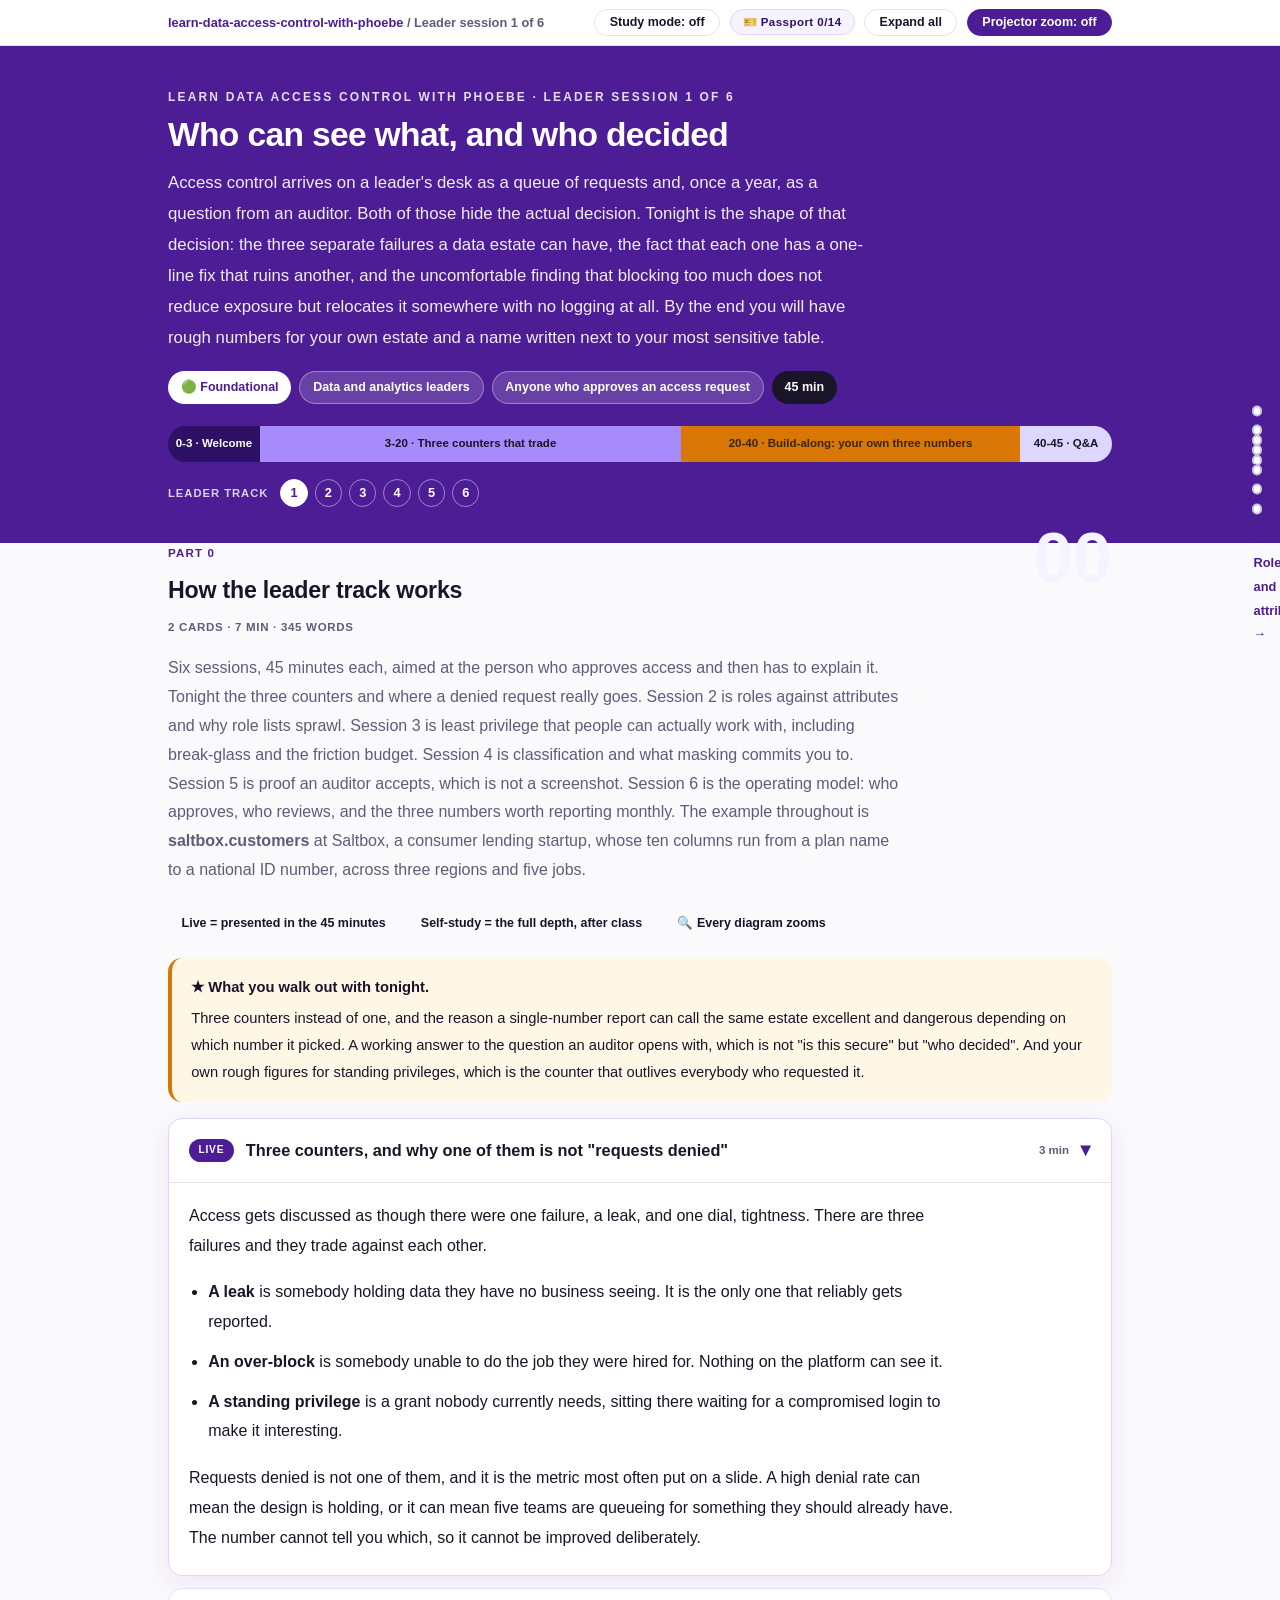
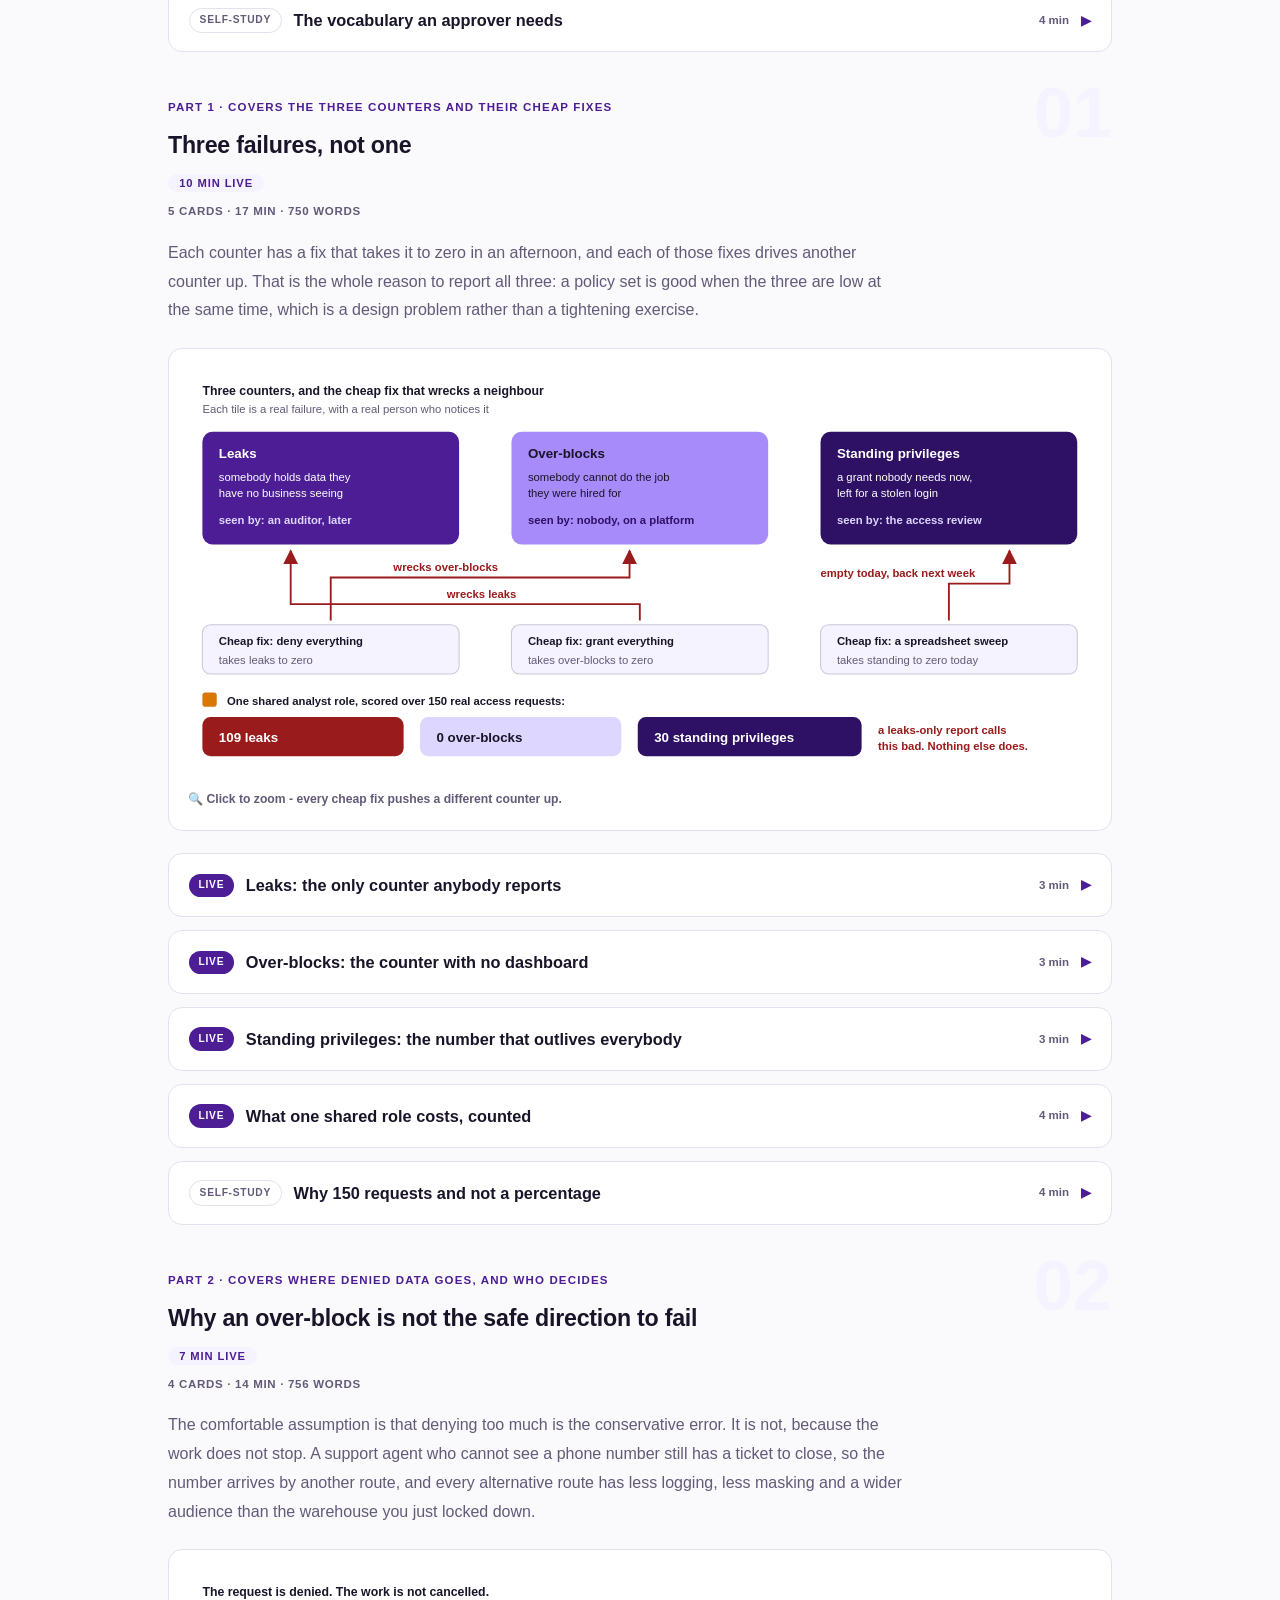
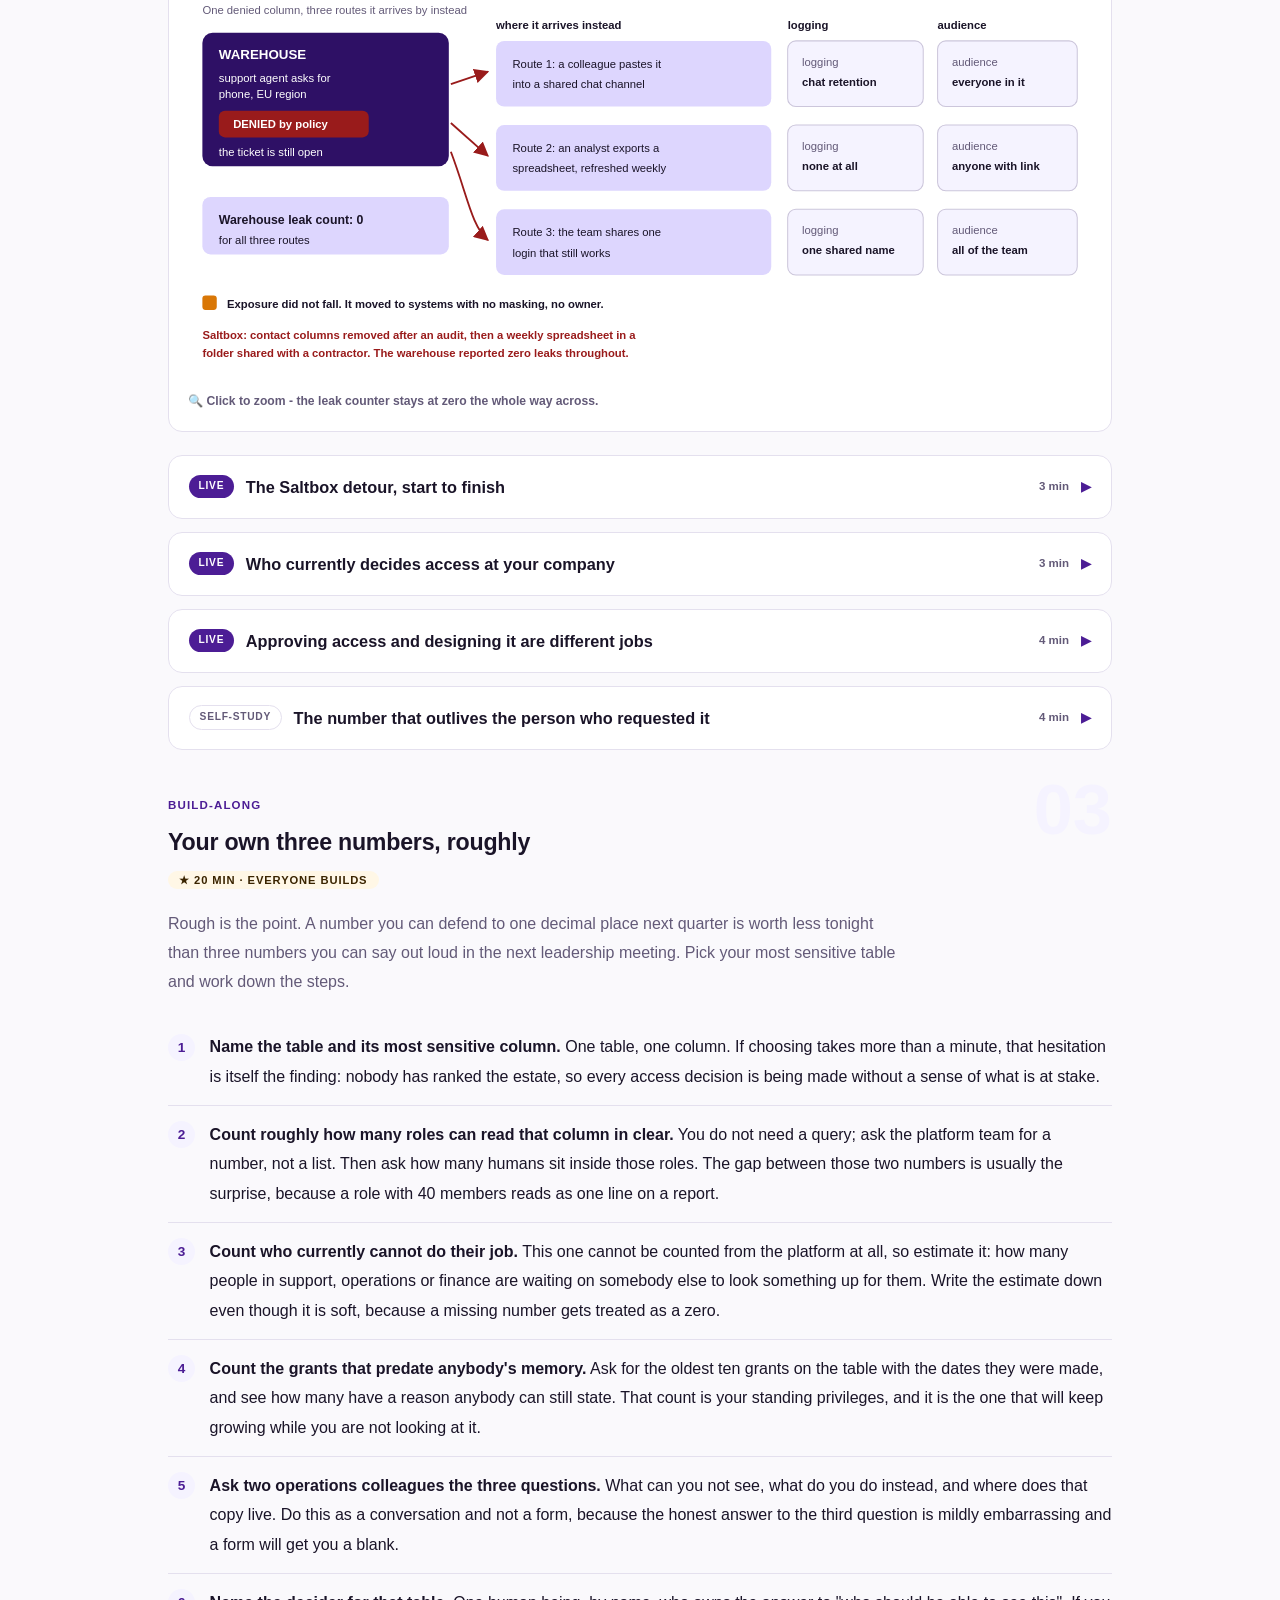
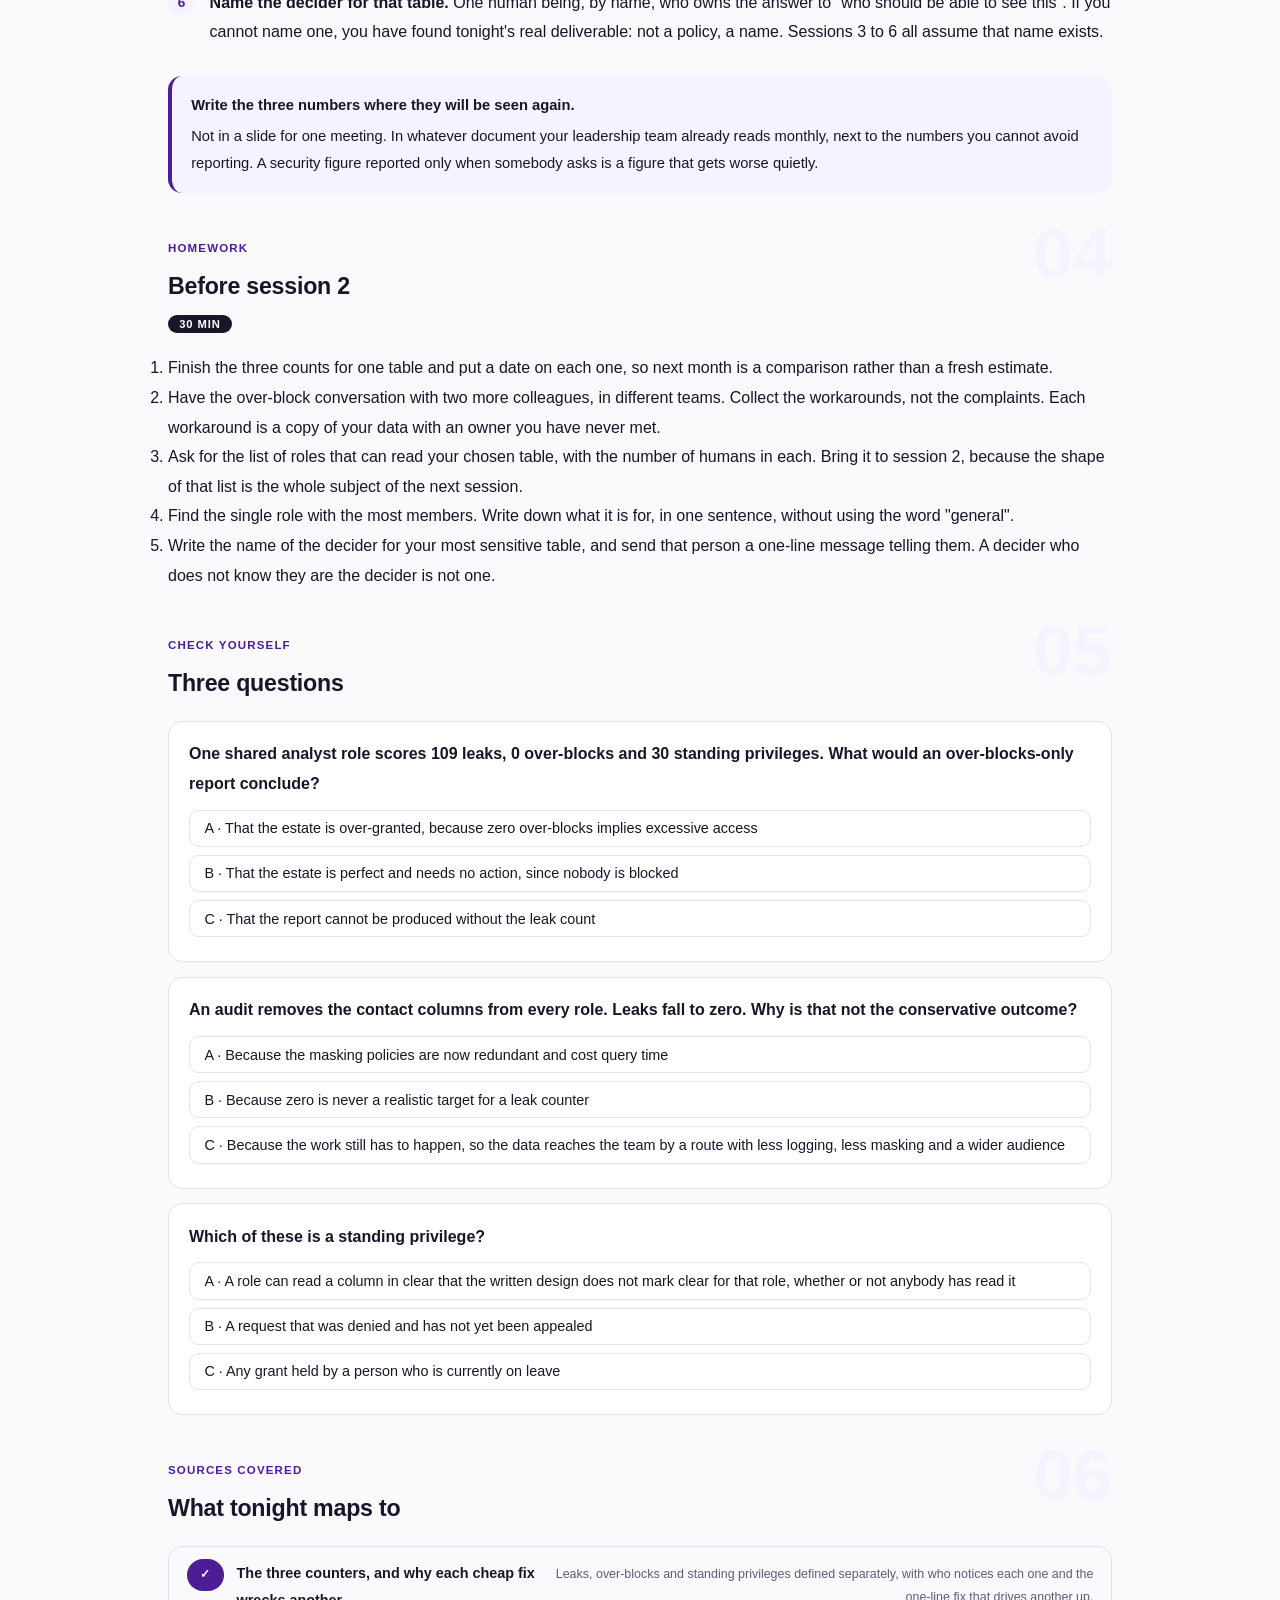
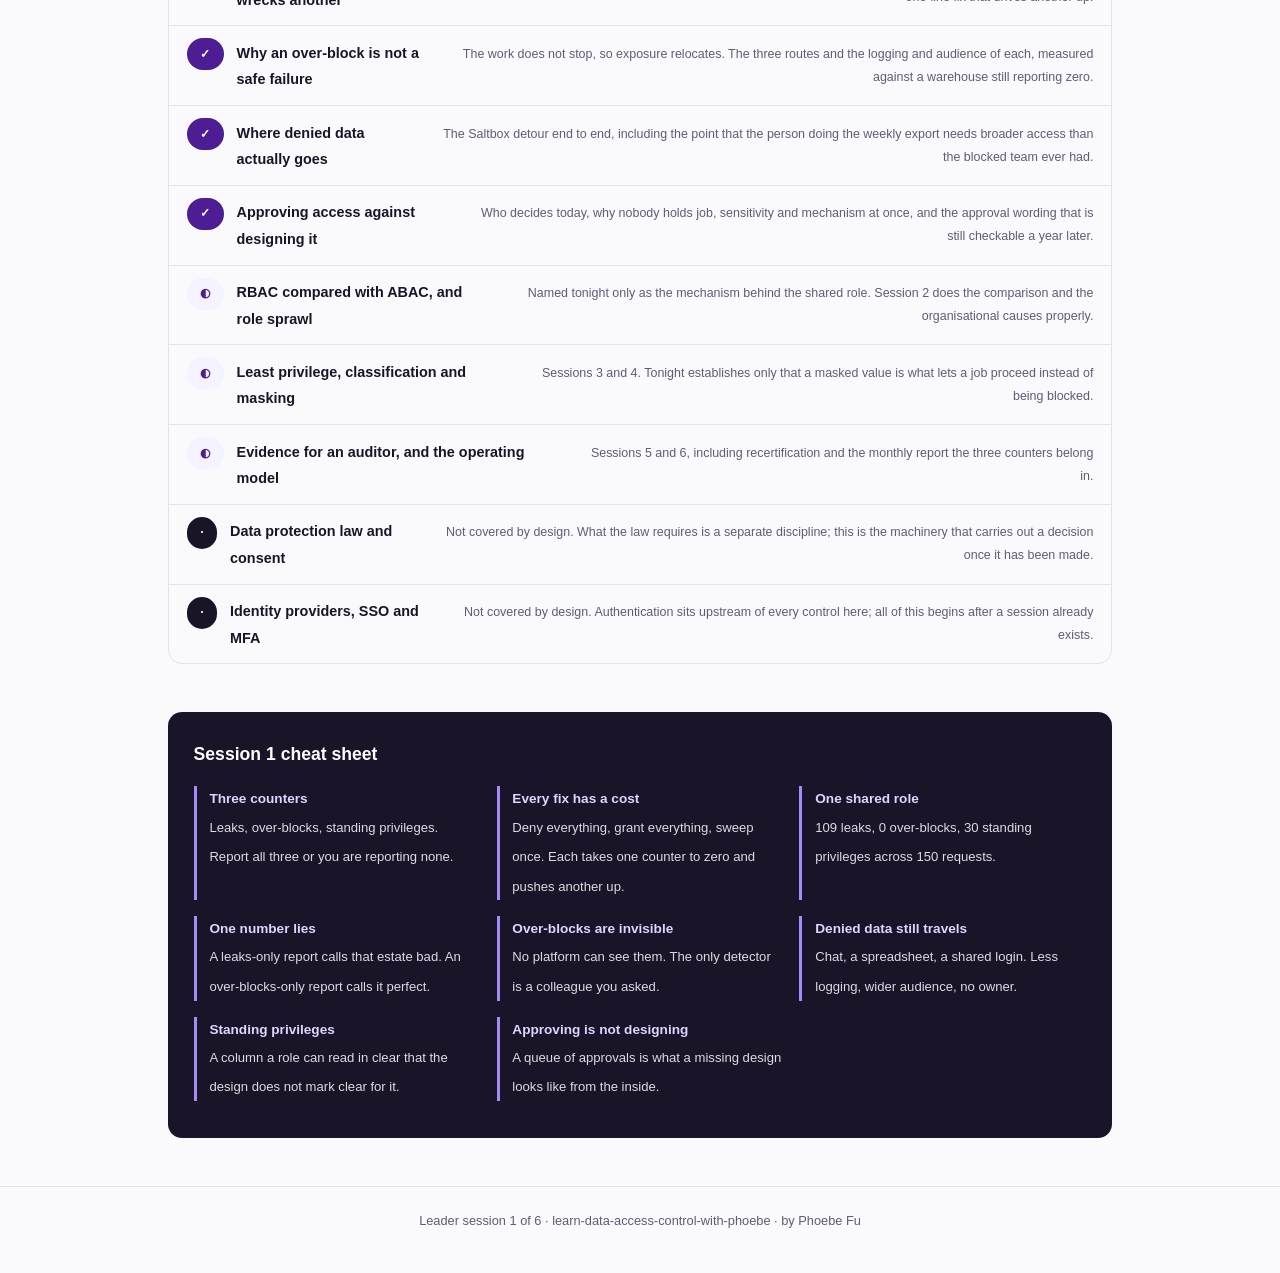
==== courses/a1-who-can-see-what.html @ d619a3b3 "Data Access Control & Security: 14-session two-track course with a real policy bench Six leader sess" ====
<!DOCTYPE html>
<html lang="en">
<head>
<meta charset="UTF-8">
<meta name="viewport" content="width=device-width, initial-scale=1.0">
<!-- social:start -->
<meta name="description" content="Leader session 1 of 6. Three counters that trade against each other, why an over-block is not the safe direction to fail, and where denied data actually goes when the work still has to happen.">
<meta property="og:type" content="article">
<meta property="og:site_name" content="Learn with Phoebe">
<meta property="og:title" content="Who can see what, and who decided - learn data access control with phoebe">
<meta property="og:description" content="Leader session 1 of 6. Leaks, over-blocks and standing privileges, and the cheap fix for each one that wrecks another.">
<meta property="og:url" content="https://phoebefu6.github.io/learn-data-access-control-with-phoebe/courses/a1-who-can-see-what.html">
<meta property="og:image" content="https://phoebefu6.github.io/learn-data-access-control-with-phoebe/assets/og-cover.png">
<meta property="og:image:width" content="1200">
<meta property="og:image:height" content="630">
<meta name="twitter:card" content="summary_large_image">
<meta name="twitter:title" content="Who can see what, and who decided - learn data access control with phoebe">
<meta name="twitter:description" content="Three counters, three cheap fixes, and the routes a denied request takes instead.">
<meta name="twitter:image" content="https://phoebefu6.github.io/learn-data-access-control-with-phoebe/assets/og-cover.png">
<!-- social:end -->
<title>Leader session 1 · Who can see what, and who decided - learn data access control with phoebe</title>
<link rel="stylesheet" href="../assets/style.css?v=1">
</head>
<body>

<div class="toolbar">
  <div class="wrap">
    <span class="crumb"><a href="../index.html">learn-data-access-control-with-phoebe</a> / Leader session 1 of 6</span>
    <button class="btn" id="toggle-all" type="button">Expand all</button>
    <button class="btn primary" id="zoom-toggle" type="button">Projector zoom: off</button>
  </div>
</div>

<header class="masthead">
  <div class="wrap">
    <div class="eyebrow">Learn Data Access Control with Phoebe · Leader session 1 of 6</div>
    <h1>Who can see what, and <span class="accent">who decided</span></h1>
    <p class="sub">Access control arrives on a leader's desk as a queue of requests and, once a year, as a question from an auditor. Both of those hide the actual decision. Tonight is the shape of that decision: the three separate failures a data estate can have, the fact that each one has a one-line fix that ruins another, and the uncomfortable finding that blocking too much does not reduce exposure but relocates it somewhere with no logging at all. By the end you will have rough numbers for your own estate and a name written next to your most sensitive table.</p>
    <div class="chip-row">
      <span class="chip level">🟢 Foundational</span>
      <span class="chip audience">Data and analytics leaders</span>
      <span class="chip audience">Anyone who approves an access request</span>
      <span class="chip time">45 min</span>
    </div>
    <div class="agenda">
      <span class="a1" style="flex:1">0-3 · Welcome</span>
      <span class="a2" style="flex:5">3-20 · Three counters that trade</span>
      <span class="a3" style="flex:4">20-40 · Build-along: your own three numbers</span>
      <span class="a4" style="flex:1">40-45 · Q&amp;A</span>
    </div>
  </div>
</header>

<main class="wrap">

  <!-- ============ INTRO ============ -->
  <section class="section" id="intro">
    <div class="section-kicker">
      <span class="klabel">Part 0</span>
      <h2>How the leader track works</h2>
    </div>
    <p class="lede">Six sessions, 45 minutes each, aimed at the person who approves access and then has to explain it. Tonight the three counters and where a denied request really goes. Session 2 is roles against attributes and why role lists sprawl. Session 3 is least privilege that people can actually work with, including break-glass and the friction budget. Session 4 is classification and what masking commits you to. Session 5 is proof an auditor accepts, which is not a screenshot. Session 6 is the operating model: who approves, who reviews, and the three numbers worth reporting monthly. The example throughout is <strong>saltbox.customers</strong> at Saltbox, a consumer lending startup, whose ten columns run from a plan name to a national ID number, across three regions and five jobs.</p>

    <div class="legend">
      <span class="pill">Live = presented in the 45 minutes</span>
      <span class="pill">Self-study = the full depth, after class</span>
      <span class="pill">🔍 Every diagram zooms</span>
    </div>

    <div class="callout win">
      <p><strong>★ What you walk out with tonight.</strong> Three counters instead of one, and the reason a single-number report can call the same estate excellent and dangerous depending on which number it picked. A working answer to the question an auditor opens with, which is not "is this secure" but "who decided". And your own rough figures for standing privileges, which is the counter that outlives everybody who requested it.</p>
    </div>

    <details class="card" open>
      <summary><span class="mode live">Live</span>Three counters, and why one of them is not "requests denied"<span class="mini">3 min</span><span class="caret">▶</span></summary>
      <div class="body">
        <p>Access gets discussed as though there were one failure, a leak, and one dial, tightness. There are three failures and they trade against each other.</p>
        <ul>
          <li><strong>A leak</strong> is somebody holding data they have no business seeing. It is the only one that reliably gets reported.</li>
          <li><strong>An over-block</strong> is somebody unable to do the job they were hired for. Nothing on the platform can see it.</li>
          <li><strong>A standing privilege</strong> is a grant nobody currently needs, sitting there waiting for a compromised login to make it interesting.</li>
        </ul>
        <p>Requests denied is not one of them, and it is the metric most often put on a slide. A high denial rate can mean the design is holding, or it can mean five teams are queueing for something they should already have. The number cannot tell you which, so it cannot be improved deliberately.</p>
      </div>
    </details>

    <details class="card">
      <summary><span class="mode self">Self-study</span>The vocabulary an approver needs<span class="mini">4 min</span><span class="caret">▶</span></summary>
      <div class="body">
        <ul>
          <li><strong>Role</strong> - the thing permissions are attached to. People hold roles; roles hold permissions. Permissions attached straight to a person are the exception that has to be justified.</li>
          <li><strong>Least privilege</strong> - each role holds what its job needs and nothing more. Easy to say, and the reason it is hard is that "its job" was never written down. Session 3.</li>
          <li><strong>Masking</strong> - a column returns a transformed value rather than the real one, so the row is still usable and the value is not readable. It is what lets a job proceed honestly instead of being blocked. Session 4.</li>
          <li><strong>Row filter</strong> - a rule that limits which rows a role sees at all, usually by region or ownership. Columns and rows are separate dimensions, and a design covering only columns will pass review and still leak.</li>
          <li><strong>Access review</strong> - the recurring exercise that finds standing privileges and takes them back. It is the only routine that reduces that counter, and it decays the moment it becomes a spreadsheet.</li>
          <li><strong>Exception role</strong> - a named role allowed to see a masked column in clear, with a written reason. A class of data with no exception role is a much stronger statement than a class with a vague one.</li>
        </ul>
      </div>
    </details>
  </section>

  <!-- ============ PART 1 ============ -->
  <section class="section" id="part-1">
    <div class="section-kicker">
      <span class="klabel">Part 1 · covers the three counters and their cheap fixes</span>
      <h2>Three failures, not one</h2>
      <span class="tag concept">10 min live</span>
    </div>
    <p class="lede">Each counter has a fix that takes it to zero in an afternoon, and each of those fixes drives another counter up. That is the whole reason to report all three: a policy set is good when the three are low at the same time, which is a design problem rather than a tightening exercise.</p>

    <figure class="zoomable">
      <svg viewBox="0 0 880 400" xmlns="http://www.w3.org/2000/svg" role="img" aria-label="Three tiles for leaks, over-blocks and standing privileges, each with what it is and who notices it. Below each tile is its cheap fix, with an arrow showing which other counter that fix wrecks. At the bottom, one shared analyst role scores 109 leaks, zero over-blocks and 30 standing privileges.">
        <style>
          .a1aT { font: 800 13px Inter, sans-serif; fill: #fff; }
          .a1aTw { font: 400 11px Inter, sans-serif; fill: #fff; }
          .a1aTn { font: 700 11px Inter, sans-serif; fill: #DDD6FE; }
          .a1aI { font: 800 13px Inter, sans-serif; fill: #1A1428; }
          .a1aIb { font: 400 11px Inter, sans-serif; fill: #1A1428; }
          .a1aIn { font: 700 11px Inter, sans-serif; fill: #2E1065; }
          .a1aH { font: 800 12px Inter, sans-serif; fill: #1A1428; }
          .a1aM { font: 400 11px Inter, sans-serif; fill: #635A78; }
          .a1aN { font: 700 11px Inter, sans-serif; fill: #1A1428; }
          .a1aR { font: 700 11px Inter, sans-serif; fill: #991B1B; }
        </style>
        <defs>
          <marker id="a1aAr" viewBox="0 0 10 10" refX="9" refY="5" markerWidth="8" markerHeight="8" orient="auto">
            <path d="M0,0 L10,5 L0,10 z" fill="#991B1B"></path>
          </marker>
        </defs>

        <text class="a1aH" x="14" y="26">Three counters, and the cheap fix that wrecks a neighbour</text>
        <text class="a1aM" x="14" y="44">Each tile is a real failure, with a real person who notices it</text>

        <rect x="14" y="62" width="250" height="110" rx="10" fill="#4C1D95"></rect>
        <text class="a1aT" x="30" y="88">Leaks</text>
        <text class="a1aTw" x="30" y="110">somebody holds data they</text>
        <text class="a1aTw" x="30" y="126">have no business seeing</text>
        <text class="a1aTn" x="30" y="152">seen by: an auditor, later</text>

        <rect x="315" y="62" width="250" height="110" rx="10" fill="#A78BFA"></rect>
        <text class="a1aI" x="331" y="88">Over-blocks</text>
        <text class="a1aIb" x="331" y="110">somebody cannot do the job</text>
        <text class="a1aIb" x="331" y="126">they were hired for</text>
        <text class="a1aIn" x="331" y="152">seen by: nobody, on a platform</text>

        <rect x="616" y="62" width="250" height="110" rx="10" fill="#2E1065"></rect>
        <text class="a1aT" x="632" y="88">Standing privileges</text>
        <text class="a1aTw" x="632" y="110">a grant nobody needs now,</text>
        <text class="a1aTw" x="632" y="126">left for a stolen login</text>
        <text class="a1aTn" x="632" y="152">seen by: the access review</text>

        <path d="M 139 246 L 139 204 L 430 204 L 430 178" fill="none" stroke="#991B1B" stroke-width="1.8" marker-end="url(#a1aAr)"></path>
        <text class="a1aR" x="200" y="198">wrecks over-blocks</text>

        <path d="M 440 246 L 440 230 L 100 230 L 100 178" fill="none" stroke="#991B1B" stroke-width="1.8" marker-end="url(#a1aAr)"></path>
        <text class="a1aR" x="252" y="224">wrecks leaks</text>

        <path d="M 741 246 L 741 210 L 800 210 L 800 178" fill="none" stroke="#991B1B" stroke-width="1.8" marker-end="url(#a1aAr)"></path>
        <text class="a1aR" x="616" y="204">empty today, back next week</text>

        <rect x="14" y="250" width="250" height="48" rx="8" fill="#F5F3FF" stroke="#CCC6DB"></rect>
        <text class="a1aN" x="30" y="270">Cheap fix: deny everything</text>
        <text class="a1aM" x="30" y="288">takes leaks to zero</text>

        <rect x="315" y="250" width="250" height="48" rx="8" fill="#F5F3FF" stroke="#CCC6DB"></rect>
        <text class="a1aN" x="331" y="270">Cheap fix: grant everything</text>
        <text class="a1aM" x="331" y="288">takes over-blocks to zero</text>

        <rect x="616" y="250" width="250" height="48" rx="8" fill="#F5F3FF" stroke="#CCC6DB"></rect>
        <text class="a1aN" x="632" y="270">Cheap fix: a spreadsheet sweep</text>
        <text class="a1aM" x="632" y="288">takes standing to zero today</text>

        <rect x="14" y="316" width="14" height="14" rx="3" fill="#D97706"></rect>
        <text class="a1aN" x="38" y="328">One shared analyst role, scored over 150 real access requests:</text>

        <rect x="14" y="340" width="196" height="38" rx="8" fill="#991B1B"></rect>
        <text class="a1aT" x="30" y="364">109 leaks</text>
        <rect x="226" y="340" width="196" height="38" rx="8" fill="#DDD6FE"></rect>
        <text class="a1aI" x="242" y="364">0 over-blocks</text>
        <rect x="438" y="340" width="218" height="38" rx="8" fill="#2E1065"></rect>
        <text class="a1aT" x="454" y="364">30 standing privileges</text>
        <text class="a1aR" x="672" y="356">a leaks-only report calls</text>
        <text class="a1aR" x="672" y="372">this bad. Nothing else does.</text>
      </svg>
      <figcaption>🔍 Click to zoom - every cheap fix pushes a different counter up.</figcaption>
    </figure>

    <details class="card">
      <summary><span class="mode live">Live</span>Leaks: the only counter anybody reports<span class="mini">3 min</span><span class="caret">▶</span></summary>
      <div class="body">
        <p><strong>What it is.</strong> A role can read a value that its job has no use for. Not a breach, not an incident, just capability sitting there. At Saltbox the clearest one is a contractor in APAC able to read EU customers' revenue, which nobody ever intended and nobody ever revoked.</p>
        <p><strong>Who notices.</strong> An auditor, a customer complaint, or a journalist. All three arrive after the fact, which is why the count feels abstract until the day it does not.</p>
        <p><strong>The cheap fix and what it wrecks.</strong> Deny everything and leaks are zero by tomorrow. Over-blocks then become the largest number in your estate and, because nothing measures them, you will not see them. You will see the consequences instead: a shared spreadsheet, a shared login, a data request queue nobody can clear.</p>
      </div>
    </details>

    <details class="card">
      <summary><span class="mode live">Live</span>Over-blocks: the counter with no dashboard<span class="mini">3 min</span><span class="caret">▶</span></summary>
      <div class="body">
        <p><strong>What it is.</strong> A person whose job requires a value and who cannot get it. Saltbox's support agents need name, email, phone and the support notes column for the two regions they cover. Take those away and there are exactly eight of these, one per column per region.</p>
        <p><strong>Who notices.</strong> The person, their manager, and the customer waiting on the ticket. Nobody in the platform team, and nobody in the access review, because a review reads grants and grants only record what was given.</p>
        <p><strong>The cheap fix and what it wrecks.</strong> Grant everything and over-blocks are zero by lunchtime. Leaks go straight back to where they started, along with every standing privilege you had cleared, and the policies you wrote stay defined and deployed while ceasing to constrain anybody.</p>
        <div class="callout tip">
          <p><strong>The only detector for an over-block is a colleague.</strong> Ask three questions of support and operations: what can you not see, what do you do instead, and where does that copy live. The third answer is the one worth writing down.</p>
        </div>
      </div>
    </details>

    <details class="card">
      <summary><span class="mode live">Live</span>Standing privileges: the number that outlives everybody<span class="mini">3 min</span><span class="caret">▶</span></summary>
      <div class="body">
        <p><strong>What it is.</strong> A column a role can read in clear that the written design does not mark clear for that role. That is the definition an access review uses, and it deliberately does not care whether anybody has actually read the column. Capability is the exposure; use is just evidence.</p>
        <p><strong>Who notices.</strong> The access review, and then whoever compromises an account. A standing privilege is the difference between one stolen login being an inconvenience and being an incident.</p>
        <p><strong>The cheap fix and what it wrecks.</strong> A one-off spreadsheet sweep takes the number to zero on the day of the sweep. It does not wreck another counter so much as wreck itself: by the following month the exceptions are back, because the process that creates them was untouched. This is the counter that needs a routine rather than an effort.</p>
      </div>
    </details>

    <details class="card">
      <summary><span class="mode live">Live</span>What one shared role costs, counted<span class="mini">4 min</span><span class="caret">▶</span></summary>
      <div class="body">
        <p>Saltbox's opening state is the one almost every growing company has: a single shared analyst role that everybody in data holds, because it is the only role anybody trusts to work. Scored against the written design over 150 concrete access requests, that state produces <strong>109 leaks, 0 over-blocks and 30 standing privileges</strong>.</p>
        <table class="clean">
          <thead>
            <tr><th>The report you commissioned</th><th>What it says about this estate</th></tr>
          </thead>
          <tbody>
            <tr><td>Leaks only</td><td>109 findings. Unacceptable, tighten immediately</td></tr>
            <tr><td>Over-blocks only</td><td>0 findings. Everybody can do their job, no action needed</td></tr>
            <tr><td>Standing privileges only</td><td>30 findings. A revocation project, framed as housekeeping</td></tr>
            <tr><td>All three</td><td>An over-granted estate with nobody complaining, which is exactly why it stayed that way</td></tr>
          </tbody>
        </table>
        <p>The two single-number reports are both accurate and they recommend opposite actions. An over-blocks-only report on the most over-granted state in the ladder calls it perfect, and it is right: nobody is blocked. That is what a one-counter scoreboard buys you.</p>
      </div>
    </details>

    <details class="card">
      <summary><span class="mode self">Self-study</span>Why 150 requests and not a percentage<span class="mini">4 min</span><span class="caret">▶</span></summary>
      <div class="body">
        <p>The Saltbox figures come from evaluating every combination of five jobs, ten columns and three regions, which is 150 requests. Of those, <strong>41 legitimately need a value in clear, 3 need it masked, and 106 have no business being answered at all</strong>.</p>
        <ul>
          <li><strong>Counts beat percentages in a room.</strong> "109 leaks" starts an argument about which ones. "27 percent non-compliant" starts an argument about the denominator, and the denominator is where a scoreboard goes to die.</li>
          <li><strong>The ground truth has to be written first.</strong> Every counter here is a comparison against a design that says, per job, which columns are needed in clear and which regions the job covers. Without that table there is no leak, only a disagreement.</li>
          <li><strong>Every request counts the same, which is wrong on purpose.</strong> A leaked plan name scores exactly like a leaked national ID. Weighting by sensitivity is the first improvement to make, and it reorders the middle of the ladder without rescuing either of the two popular over-corrections.</li>
        </ul>
      </div>
    </details>
  </section>

  <!-- ============ PART 2 ============ -->
  <section class="section" id="part-2">
    <div class="section-kicker">
      <span class="klabel">Part 2 · covers where denied data goes, and who decides</span>
      <h2>Why an over-block is not the safe direction to fail</h2>
      <span class="tag concept">7 min live</span>
    </div>
    <p class="lede">The comfortable assumption is that denying too much is the conservative error. It is not, because the work does not stop. A support agent who cannot see a phone number still has a ticket to close, so the number arrives by another route, and every alternative route has less logging, less masking and a wider audience than the warehouse you just locked down.</p>

    <figure class="zoomable">
      <svg viewBox="0 0 880 400" xmlns="http://www.w3.org/2000/svg" role="img" aria-label="A denied request in the warehouse, then the same value arriving by three other routes: a chat message, an exported spreadsheet and a shared login. Each route is marked with its logging and its audience, while the warehouse continues to report zero leaks.">
        <style>
          .a1bT { font: 800 13px Inter, sans-serif; fill: #fff; }
          .a1bTw { font: 400 11px Inter, sans-serif; fill: #fff; }
          .a1bDw { font: 700 11px Inter, sans-serif; fill: #fff; }
          .a1bI { font: 800 12px Inter, sans-serif; fill: #1A1428; }
          .a1bIb { font: 400 11px Inter, sans-serif; fill: #1A1428; }
          .a1bH { font: 800 12px Inter, sans-serif; fill: #1A1428; }
          .a1bM { font: 400 11px Inter, sans-serif; fill: #635A78; }
          .a1bN { font: 700 11px Inter, sans-serif; fill: #1A1428; }
          .a1bR { font: 700 11px Inter, sans-serif; fill: #991B1B; }
        </style>
        <defs>
          <marker id="a1bAr" viewBox="0 0 10 10" refX="9" refY="5" markerWidth="8" markerHeight="8" orient="auto">
            <path d="M0,0 L10,5 L0,10 z" fill="#991B1B"></path>
          </marker>
        </defs>

        <text class="a1bH" x="14" y="26">The request is denied. The work is not cancelled.</text>
        <text class="a1bM" x="14" y="44">One denied column, three routes it arrives by instead</text>

        <rect x="14" y="62" width="240" height="130" rx="10" fill="#2E1065"></rect>
        <text class="a1bT" x="30" y="88">WAREHOUSE</text>
        <text class="a1bTw" x="30" y="110">support agent asks for</text>
        <text class="a1bTw" x="30" y="126">phone, EU region</text>
        <rect x="30" y="138" width="146" height="26" rx="6" fill="#991B1B"></rect>
        <text class="a1bDw" x="44" y="155">DENIED by policy</text>
        <text class="a1bTw" x="30" y="182">the ticket is still open</text>

        <text class="a1bN" x="300" y="58">where it arrives instead</text>
        <text class="a1bN" x="584" y="58">logging</text>
        <text class="a1bN" x="730" y="58">audience</text>

        <path d="M 256 112 L 292 100" fill="none" stroke="#991B1B" stroke-width="1.8" marker-end="url(#a1bAr)"></path>
        <path d="M 256 150 L 292 182" fill="none" stroke="#991B1B" stroke-width="1.8" marker-end="url(#a1bAr)"></path>
        <path d="M 256 178 C 272 220 276 250 292 264" fill="none" stroke="#991B1B" stroke-width="1.8" marker-end="url(#a1bAr)"></path>

        <rect x="300" y="70" width="268" height="64" rx="8" fill="#DDD6FE"></rect>
        <text class="a1bIb" x="316" y="96">Route 1: a colleague pastes it</text>
        <text class="a1bIb" x="316" y="116">into a shared chat channel</text>
        <rect x="584" y="70" width="132" height="64" rx="8" fill="#F5F3FF" stroke="#CCC6DB"></rect>
        <text class="a1bM" x="598" y="94">logging</text>
        <text class="a1bN" x="598" y="114">chat retention</text>
        <rect x="730" y="70" width="136" height="64" rx="8" fill="#F5F3FF" stroke="#CCC6DB"></rect>
        <text class="a1bM" x="744" y="94">audience</text>
        <text class="a1bN" x="744" y="114">everyone in it</text>

        <rect x="300" y="152" width="268" height="64" rx="8" fill="#DDD6FE"></rect>
        <text class="a1bIb" x="316" y="178">Route 2: an analyst exports a</text>
        <text class="a1bIb" x="316" y="198">spreadsheet, refreshed weekly</text>
        <rect x="584" y="152" width="132" height="64" rx="8" fill="#F5F3FF" stroke="#CCC6DB"></rect>
        <text class="a1bM" x="598" y="176">logging</text>
        <text class="a1bN" x="598" y="196">none at all</text>
        <rect x="730" y="152" width="136" height="64" rx="8" fill="#F5F3FF" stroke="#CCC6DB"></rect>
        <text class="a1bM" x="744" y="176">audience</text>
        <text class="a1bN" x="744" y="196">anyone with link</text>

        <rect x="300" y="234" width="268" height="64" rx="8" fill="#DDD6FE"></rect>
        <text class="a1bIb" x="316" y="260">Route 3: the team shares one</text>
        <text class="a1bIb" x="316" y="280">login that still works</text>
        <rect x="584" y="234" width="132" height="64" rx="8" fill="#F5F3FF" stroke="#CCC6DB"></rect>
        <text class="a1bM" x="598" y="258">logging</text>
        <text class="a1bN" x="598" y="278">one shared name</text>
        <rect x="730" y="234" width="136" height="64" rx="8" fill="#F5F3FF" stroke="#CCC6DB"></rect>
        <text class="a1bM" x="744" y="258">audience</text>
        <text class="a1bN" x="744" y="278">all of the team</text>

        <rect x="14" y="222" width="240" height="56" rx="8" fill="#DDD6FE"></rect>
        <text class="a1bI" x="30" y="248">Warehouse leak count: 0</text>
        <text class="a1bIb" x="30" y="268">for all three routes</text>

        <rect x="14" y="318" width="14" height="14" rx="3" fill="#D97706"></rect>
        <text class="a1bN" x="38" y="330">Exposure did not fall. It moved to systems with no masking, no owner.</text>
        <text class="a1bR" x="14" y="360">Saltbox: contact columns removed after an audit, then a weekly spreadsheet in a</text>
        <text class="a1bR" x="14" y="378">folder shared with a contractor. The warehouse reported zero leaks throughout.</text>
      </svg>
      <figcaption>🔍 Click to zoom - the leak counter stays at zero the whole way across.</figcaption>
    </figure>

    <details class="card">
      <summary><span class="mode live">Live</span>The Saltbox detour, start to finish<span class="mini">3 min</span><span class="caret">▶</span></summary>
      <div class="body">
        <p>Every route on that diagram has one thing in common: none of them appear in the warehouse. The counter you are watching is measuring the one place the data is no longer going.</p>
        <div class="callout example">
          <span class="ex-pill">Real world</span>
          <p>After an audit, Saltbox removed the contact columns from every role. Within a fortnight the support team had a shared spreadsheet, refreshed weekly by an analyst with broad access, sitting in a folder shared with a contractor. Nobody was malicious and nobody was even quiet about it: the workaround was discussed in the support standup. The warehouse reported zero leaks throughout, so the access review that year had nothing to report.</p>
        </div>
        <p>Read the sequence carefully, because the audit made things worse in three separate ways. The data left a system with masking for one with none. It went from a per-person grant to a folder membership nobody reviews. And the person now doing the refresh needs <em>broader</em> access than the support team ever had, because a weekly export has to read everything anybody might ask for.</p>
      </div>
    </details>

    <details class="card">
      <summary><span class="mode live">Live</span>Who currently decides access at your company<span class="mini">3 min</span><span class="caret">▶</span></summary>
      <div class="body">
        <p>Ask five leaders who decides access and you get five different answers, all sincere. The honest answer in most companies is: <strong>whoever is fastest to ask</strong>. A request lands in a channel, somebody with the ability to help helps, and that grant is now permanent policy created by a person who was not deciding policy.</p>
        <ul>
          <li><strong>The platform engineer</strong> holds the ability, so they get asked. They have no way to know whether the job needs the column, so they default to yes on a busy day and no on a nervous one.</li>
          <li><strong>The requester's manager</strong> knows the job, and typically cannot see what the grant actually opens up. Approving "read access to the customers table" is approving all ten columns including the national ID.</li>
          <li><strong>Security or the DPO</strong> knows the sensitivity, and is usually consulted after the pattern is set, at which point their only available move is a blanket restriction.</li>
          <li><strong>Nobody</strong> holds the combination, which is the actual finding. The decision needs the job, the sensitivity and the mechanism in one head or one document.</li>
        </ul>
      </div>
    </details>

    <details class="card">
      <summary><span class="mode live">Live</span>Approving access and designing it are different jobs<span class="mini">4 min</span><span class="caret">▶</span></summary>
      <div class="body">
        <p>Approving is answering a request somebody else framed. Designing is deciding, ahead of any request, which jobs need which columns in which regions, so that most requests never need a human at all. A queue of approvals is what a missing design looks like from the inside.</p>
        <p>The tell is in the wording. An approval that names a person and a table has decided nothing that can be reviewed later, because there is no statement to check the grant against next year.</p>
        <div class="prompt-box bad">
          <span class="label">✗ An approval that cannot be reviewed</span>
Approved. Please give Priya read access to the customers table so
she can finish the churn analysis. Thanks for the quick turnaround.
        </div>
        <div class="prompt-box good">
          <span class="label">★ An approval an auditor can read back to you</span>
Job: data scientist. Regions: EU, UK, APAC.
Needed in clear: region, plan, mrr.
Needed masked: customer_id (pseudonym, joinable, not identifying).
Explicitly not granted: name, email, phone, dob, national_id, support_notes.
Reason on file: churn model, retention programme.
Expires: 2026-12-31, then recertified or removed.
Approver: head of data. Reviewer: security.
        </div>
        <p>The second version is longer, and it is also reusable: it is a decision about the job, so the next data scientist inherits it instead of starting a new thread. That is the moment access stops being a queue.</p>
      </div>
    </details>

    <details class="card">
      <summary><span class="mode self">Self-study</span>The number that outlives the person who requested it<span class="mini">4 min</span><span class="caret">▶</span></summary>
      <div class="body">
        <p>Standing privileges behave differently from the other two counters, and the difference is worth understanding before you are asked to sign anything.</p>
        <ul>
          <li><strong>They accumulate without any decision.</strong> Nobody grants a standing privilege on purpose. It is what a legitimate grant becomes once the project ends, the person moves team, or the incident it was issued for is forgotten.</li>
          <li><strong>They survive people.</strong> A role keeps its permissions when its membership changes, so a grant issued for one analyst in 2024 is inherited by everybody who joins that role afterwards.</li>
          <li><strong>Nobody dares remove them.</strong> The reason a role list never shrinks is that no single person knows what breaks. That is a documentation problem being treated as a risk decision.</li>
          <li><strong>They are what turns one stolen login into an incident.</strong> The blast radius of a compromised account is exactly the set of permissions it holds, needed or not, so this counter is the one that determines how bad a bad day is.</li>
        </ul>
        <p>Which is why the counter belongs on a monthly report next to the other two, with a date attached to each grant. Any grant older than the incident that caused it is a standing privilege with a nicer name.</p>
      </div>
    </details>
  </section>

  <!-- ============ BUILD-ALONG ============ -->
  <section class="section" id="demo-1">
    <div class="section-kicker">
      <span class="klabel">Build-along</span>
      <h2>Your own three numbers, roughly</h2>
      <span class="tag demo">★ 20 min · everyone builds</span>
    </div>
    <p class="lede">Rough is the point. A number you can defend to one decimal place next quarter is worth less tonight than three numbers you can say out loud in the next leadership meeting. Pick your most sensitive table and work down the steps.</p>

    <div class="steps">
      <div class="step">
        <p><strong>Name the table and its most sensitive column.</strong> One table, one column. If choosing takes more than a minute, that hesitation is itself the finding: nobody has ranked the estate, so every access decision is being made without a sense of what is at stake.</p>
      </div>
      <div class="step">
        <p><strong>Count roughly how many roles can read that column in clear.</strong> You do not need a query; ask the platform team for a number, not a list. Then ask how many humans sit inside those roles. The gap between those two numbers is usually the surprise, because a role with 40 members reads as one line on a report.</p>
      </div>
      <div class="step">
        <p><strong>Count who currently cannot do their job.</strong> This one cannot be counted from the platform at all, so estimate it: how many people in support, operations or finance are waiting on somebody else to look something up for them. Write the estimate down even though it is soft, because a missing number gets treated as a zero.</p>
      </div>
      <div class="step">
        <p><strong>Count the grants that predate anybody's memory.</strong> Ask for the oldest ten grants on the table with the dates they were made, and see how many have a reason anybody can still state. That count is your standing privileges, and it is the one that will keep growing while you are not looking at it.</p>
      </div>
      <div class="step">
        <p><strong>Ask two operations colleagues the three questions.</strong> What can you not see, what do you do instead, and where does that copy live. Do this as a conversation and not a form, because the honest answer to the third question is mildly embarrassing and a form will get you a blank.</p>
      </div>
      <div class="step">
        <p><strong>Name the decider for that table.</strong> One human being, by name, who owns the answer to "who should be able to see this". If you cannot name one, you have found tonight's real deliverable: not a policy, a name. Sessions 3 to 6 all assume that name exists.</p>
      </div>
    </div>

    <div class="callout tip">
      <p><strong>Write the three numbers where they will be seen again.</strong> Not in a slide for one meeting. In whatever document your leadership team already reads monthly, next to the numbers you cannot avoid reporting. A security figure reported only when somebody asks is a figure that gets worse quietly.</p>
    </div>
  </section>

  <!-- ============ HOMEWORK ============ -->
  <section class="section" id="exercise">
    <div class="section-kicker">
      <span class="klabel">Homework</span>
      <h2>Before session 2</h2>
      <span class="tag exercise">30 min</span>
    </div>
    <ol>
      <li>Finish the three counts for one table and put a date on each one, so next month is a comparison rather than a fresh estimate.</li>
      <li>Have the over-block conversation with two more colleagues, in different teams. Collect the workarounds, not the complaints. Each workaround is a copy of your data with an owner you have never met.</li>
      <li>Ask for the list of roles that can read your chosen table, with the number of humans in each. Bring it to session 2, because the shape of that list is the whole subject of the next session.</li>
      <li>Find the single role with the most members. Write down what it is for, in one sentence, without using the word "general".</li>
      <li>Write the name of the decider for your most sensitive table, and send that person a one-line message telling them. A decider who does not know they are the decider is not one.</li>
    </ol>
  </section>

  <!-- ============ QUIZ ============ -->
  <section class="section" id="quiz">
    <div class="section-kicker">
      <span class="klabel">Check yourself</span>
      <h2>Three questions</h2>
    </div>

    <div class="quiz-q" data-answer="1">
      <p class="qtext">One shared analyst role scores 109 leaks, 0 over-blocks and 30 standing privileges. What would an over-blocks-only report conclude?</p>
      <button class="qopt" type="button">A · That the estate is over-granted, because zero over-blocks implies excessive access</button>
      <button class="qopt" type="button">B · That the estate is perfect and needs no action, since nobody is blocked</button>
      <button class="qopt" type="button">C · That the report cannot be produced without the leak count</button>
      <p class="qwhy">It calls the most over-granted state in the whole ladder perfect, and it is not wrong: nobody is blocked. A leaks-only report on the same estate calls it bad. Both are accurate, both are single numbers, and they recommend opposite actions.</p>
    </div>

    <div class="quiz-q" data-answer="2">
      <p class="qtext">An audit removes the contact columns from every role. Leaks fall to zero. Why is that not the conservative outcome?</p>
      <button class="qopt" type="button">A · Because the masking policies are now redundant and cost query time</button>
      <button class="qopt" type="button">B · Because zero is never a realistic target for a leak counter</button>
      <button class="qopt" type="button">C · Because the work still has to happen, so the data reaches the team by a route with less logging, less masking and a wider audience</button>
      <p class="qwhy">Exposure moves rather than disappearing. At Saltbox it became a weekly spreadsheet in a folder shared with a contractor, while the warehouse reported zero leaks and the access review had nothing to look at.</p>
    </div>

    <div class="quiz-q" data-answer="0">
      <p class="qtext">Which of these is a standing privilege?</p>
      <button class="qopt" type="button">A · A role can read a column in clear that the written design does not mark clear for that role, whether or not anybody has read it</button>
      <button class="qopt" type="button">B · A request that was denied and has not yet been appealed</button>
      <button class="qopt" type="button">C · Any grant held by a person who is currently on leave</button>
      <p class="qwhy">Capability is the exposure, and use is only evidence. This is the definition an access review works from, and it is why the number survives long after the person who asked for the grant has changed team or left.</p>
    </div>

    <p class="quiz-score"></p>
  </section>

  <!-- ============ COVERAGE ============ -->
  <section class="section" id="official">
    <div class="section-kicker">
      <span class="klabel">Sources covered</span>
      <h2>What tonight maps to</h2>
    </div>
    <div class="covered">
      <div class="covered-row">
        <span class="status pill solid">✓</span>
        <span class="name">The three counters, and why each cheap fix wrecks another</span>
        <span class="note">Leaks, over-blocks and standing privileges defined separately, with who notices each one and the one-line fix that drives another up.</span>
      </div>
      <div class="covered-row">
        <span class="status pill solid">✓</span>
        <span class="name">Why an over-block is not a safe failure</span>
        <span class="note">The work does not stop, so exposure relocates. The three routes and the logging and audience of each, measured against a warehouse still reporting zero.</span>
      </div>
      <div class="covered-row">
        <span class="status pill solid">✓</span>
        <span class="name">Where denied data actually goes</span>
        <span class="note">The Saltbox detour end to end, including the point that the person doing the weekly export needs broader access than the blocked team ever had.</span>
      </div>
      <div class="covered-row">
        <span class="status pill solid">✓</span>
        <span class="name">Approving access against designing it</span>
        <span class="note">Who decides today, why nobody holds job, sensitivity and mechanism at once, and the approval wording that is still checkable a year later.</span>
      </div>
      <div class="covered-row">
        <span class="status pill light">◐</span>
        <span class="name">RBAC compared with ABAC, and role sprawl</span>
        <span class="note">Named tonight only as the mechanism behind the shared role. Session 2 does the comparison and the organisational causes properly.</span>
      </div>
      <div class="covered-row">
        <span class="status pill light">◐</span>
        <span class="name">Least privilege, classification and masking</span>
        <span class="note">Sessions 3 and 4. Tonight establishes only that a masked value is what lets a job proceed instead of being blocked.</span>
      </div>
      <div class="covered-row">
        <span class="status pill light">◐</span>
        <span class="name">Evidence for an auditor, and the operating model</span>
        <span class="note">Sessions 5 and 6, including recertification and the monthly report the three counters belong in.</span>
      </div>
      <div class="covered-row">
        <span class="status pill inkpill">·</span>
        <span class="name">Data protection law and consent</span>
        <span class="note">Not covered by design. What the law requires is a separate discipline; this is the machinery that carries out a decision once it has been made.</span>
      </div>
      <div class="covered-row">
        <span class="status pill inkpill">·</span>
        <span class="name">Identity providers, SSO and MFA</span>
        <span class="note">Not covered by design. Authentication sits upstream of every control here; all of this begins after a session already exists.</span>
      </div>
    </div>
  </section>

  <!-- ============ CHEAT SHEET ============ -->
  <section class="cheat" id="cheatsheet">
    <h3>Session 1 cheat sheet</h3>
    <div class="grid-2">
      <div class="cheat-item"><b>Three counters</b><span>Leaks, over-blocks, standing privileges. Report all three or you are reporting none.</span></div>
      <div class="cheat-item"><b>Every fix has a cost</b><span>Deny everything, grant everything, sweep once. Each takes one counter to zero and pushes another up.</span></div>
      <div class="cheat-item"><b>One shared role</b><span>109 leaks, 0 over-blocks, 30 standing privileges across 150 requests.</span></div>
      <div class="cheat-item"><b>One number lies</b><span>A leaks-only report calls that estate bad. An over-blocks-only report calls it perfect.</span></div>
      <div class="cheat-item"><b>Over-blocks are invisible</b><span>No platform can see them. The only detector is a colleague you asked.</span></div>
      <div class="cheat-item"><b>Denied data still travels</b><span>Chat, a spreadsheet, a shared login. Less logging, wider audience, no owner.</span></div>
      <div class="cheat-item"><b>Standing privileges</b><span>A column a role can read in clear that the design does not mark clear for it.</span></div>
      <div class="cheat-item"><b>Approving is not designing</b><span>A queue of approvals is what a missing design looks like from the inside.</span></div>
    </div>
  </section>

</main>

<footer class="pagefoot">
  <div class="wrap">
    <p>Leader session 1 of 6 · learn-data-access-control-with-phoebe · by Phoebe Fu</p>
    <nav class="pagenav">
      <a href="../index.html">← All sessions</a>
      <a href="a2-roles-and-attributes.html">Leader session 2 · Roles and attributes →</a>
    </nav>
  </div>
</footer>

<script src="../assets/app.js?v=1"></script>
</body>
</html>
---- assets/style.css ----
/* learn-mcp-with-phoebe - editorial bold design system
   Accent: SQLite blue #4C1D95 · Ink navy #2E1065 · Flagship: amber #D97706
   (CSS var names still read --indigo/--amber; they hold SQL-blue values.) */

:root {
  --indigo: #4C1D95;
  --indigo-deep: #2E1065;
  --indigo-mid: #A78BFA;
  --indigo-soft: #DDD6FE;
  --indigo-50: #F5F3FF;
  --ink: #1A1428;
  --muted: #635A78;
  --faint: #CCC6DB;
  --hairline: #E4E0EE;
  --amber: #D97706;
  --amber-ink: #3A2400;
  --amber-50: #FFF7E6;
  --paper: #FAF9FC;
  --code-bg: #241645;
  --code-ink: #EDE9FE;
  --radius: 14px;
}

* { margin: 0; padding: 0; box-sizing: border-box; }

html { font-size: 16px; scroll-behavior: smooth; }
html.zoom-125 { font-size: 20px; }
html.zoom-150 { font-size: 24px; }

body {
  font-family: "Inter", -apple-system, BlinkMacSystemFont, "Segoe UI", Roboto, sans-serif;
  background: var(--paper);
  color: var(--ink);
  line-height: 1.85;
  font-feature-settings: "tnum";
}

.wrap { max-width: 62rem; margin: 0 auto; padding: 0 1.5rem; }

/* ---------- header band ---------- */
.masthead {
  background: var(--indigo);
  color: #fff;
  padding: 2.5rem 0 2.25rem;
}
.masthead .eyebrow {
  font-size: .75rem;
  letter-spacing: .18em;
  text-transform: uppercase;
  opacity: .85;
  font-weight: 600;
}
.masthead h1 {
  font-size: 2.1rem;
  line-height: 1.15;
  font-weight: 800;
  margin: .5rem 0 .75rem;
  letter-spacing: -.02em;
}
.masthead h1 .accent { color: inherit; }
.masthead .sub { font-size: 1.05rem; opacity: .92; max-width: 44rem; }

.chip-row { display: flex; flex-wrap: wrap; gap: .5rem; margin-top: 1.1rem; }
.chip {
  display: inline-flex;
  align-items: center;
  gap: .35rem;
  border-radius: 999px;
  padding: .25rem .8rem;
  font-size: .78rem;
  font-weight: 600;
  white-space: nowrap;
}
.chip.level { background: #fff; color: var(--indigo); }
.chip.audience { background: rgba(255,255,255,.16); color: #fff; border: 1px solid rgba(255,255,255,.35); }
.chip.time { background: var(--ink); color: #fff; font-variant-numeric: tabular-nums; }


/* ---------- toolbar ---------- */
.toolbar {
  position: sticky;
  top: 0;
  z-index: 40;
  background: rgba(255,255,255,.94);
  backdrop-filter: blur(6px);
  border-bottom: 1px solid var(--hairline);
  padding: .55rem 0;
}
.toolbar .wrap { display: flex; align-items: center; gap: .6rem; }
.toolbar .crumb { font-size: .8rem; color: var(--muted); font-weight: 600; margin-right: auto; }
.toolbar .crumb a { color: var(--indigo); text-decoration: none; }
.btn {
  border: 1px solid var(--hairline);
  background: #fff;
  color: var(--ink);
  border-radius: 999px;
  padding: .35rem .9rem;
  font-size: .78rem;
  font-weight: 600;
  cursor: pointer;
  font-family: inherit;
  transition: all .15s ease;
}
.btn:hover { border-color: var(--indigo); color: var(--indigo); }
.btn.primary { background: var(--indigo); border-color: var(--indigo); color: #fff; }
.btn.primary:hover { background: var(--indigo-deep); }

/* ---------- sections ---------- */
main { padding: 2.5rem 0 4rem; }

.section { margin-bottom: 2.8rem; }
.section-kicker { margin-bottom: 1rem; }
.section-kicker .klabel {
  display: block;
  font-size: .72rem;
  text-transform: uppercase;
  letter-spacing: .1em;
  color: var(--indigo);
  font-weight: 700;
  margin-bottom: .35rem;
}
.section-kicker h2 {
  font-size: 1.45rem;
  font-weight: 800;
  letter-spacing: -.01em;
  display: flex;
  align-items: center;
  gap: .7rem;
  flex-wrap: wrap;
}
.section-kicker .tag {
  border-radius: 999px;
  padding: .18rem .7rem;
  font-size: .7rem;
  font-weight: 700;
  text-transform: uppercase;
  letter-spacing: .08em;
}
.tag.concept { background: var(--indigo-50); color: var(--indigo); }
.tag.demo { background: var(--amber-50); color: var(--amber-ink); }
.tag.exercise { background: var(--ink); color: #fff; }

.lede { color: var(--muted); max-width: 46rem; margin-bottom: 1.4rem; line-height: 1.8; }

/* live vs self-study markers on cards */
.mode {
  font-size: .64rem;
  font-weight: 700;
  text-transform: uppercase;
  letter-spacing: .07em;
  padding: .14rem .6rem;
  border-radius: 999px;
  flex: none;
}
.mode.live { background: var(--indigo); color: #fff; }
.mode.self { background: #fff; color: var(--muted); border: 1px solid var(--hairline); }

/* ---------- accordions ---------- */
details.card {
  border: 1px solid var(--hairline);
  border-radius: var(--radius);
  margin-bottom: .8rem;
  overflow: hidden;
  background: #fff;
}
details.card[open] { border-color: var(--indigo-soft); box-shadow: 0 8px 28px rgba(134,25,143,.08); }
details.card summary {
  list-style: none;
  cursor: pointer;
  padding: 1rem 1.25rem;
  display: flex;
  align-items: center;
  gap: .75rem;
  font-weight: 700;
  font-size: 1.02rem;
  user-select: none;
}
details.card summary::-webkit-details-marker { display: none; }
details.card summary .dot {
  width: .6rem; height: .6rem;
  border-radius: 999px;
  background: var(--indigo);
  flex: none;
}
details.card summary .mini { margin-left: auto; font-size: .72rem; color: var(--muted); font-weight: 600; white-space: nowrap; }
details.card summary .caret { transition: transform .2s ease; color: var(--indigo); font-size: .8rem; }
details.card[open] summary .caret { transform: rotate(90deg); }
details.card .body { padding: 0 1.25rem 1.4rem; border-top: 1px solid var(--hairline); padding-top: 1.15rem; }
details.card .body p { margin-bottom: 1.05rem; max-width: 48rem; }
details.card .body p:last-child { margin-bottom: 0; }
details.card .body ul, details.card .body ol { margin: 0 0 1.1rem 1.2rem; max-width: 47rem; }
details.card .body li { margin-bottom: .65rem; }
details.card .body h4 { font-size: .95rem; font-weight: 700; margin: 1.1rem 0 .45rem; }
details.card .body h4:first-child { margin-top: 0; }

/* ---------- pills & legends ---------- */
.legend { display: flex; flex-wrap: wrap; gap: .5rem; margin: 0 0 1.2rem; }
.pill {
  display: inline-flex;
  align-items: center;
  gap: .4rem;
  border-radius: 999px;
  padding: .28rem .85rem;
  font-size: .78rem;
  font-weight: 600;
}
.pill.solid { background: var(--indigo); color: #fff; }
.pill.light { background: var(--indigo-50); color: var(--indigo); }
.pill.inkpill { background: var(--ink); color: #fff; }
.pill.amber, .pill.peach { background: var(--amber); color: var(--amber-ink); }
.pill.bare { color: var(--faint); }

/* ---------- 4D grid ---------- */
.grid-2 { display: grid; grid-template-columns: repeat(auto-fit, minmax(15rem, 1fr)); gap: .8rem; margin: .5rem 0 1rem; }
.d-card {
  border: 1px solid var(--hairline);
  border-left: 4px solid var(--indigo);
  border-radius: 10px;
  padding: 1rem 1.1rem;
}
.d-card h4 { font-size: .95rem; margin-bottom: .3rem; }
.d-card h4 .lead-letter { color: var(--indigo); }
.d-card p { font-size: .86rem; color: var(--muted); margin: 0; }

/* ---------- tables ---------- */
table.clean { width: 100%; border-collapse: collapse; font-size: .9rem; margin: .4rem 0 1rem; }
table.clean th {
  text-align: left;
  font-size: .72rem;
  text-transform: uppercase;
  letter-spacing: .08em;
  color: var(--muted);
  padding: .5rem .6rem;
  border-bottom: 2px solid var(--ink);
}
table.clean td { padding: .7rem .6rem; border-bottom: .5px solid var(--hairline); vertical-align: top; line-height: 1.7; }
table.clean td:first-child { font-weight: 600; }

/* ---------- prompt boxes ---------- */
.prompt-box {
  position: relative;
  background: var(--code-bg);
  color: var(--code-ink);
  border-radius: var(--radius);
  padding: 1.1rem 1.2rem;
  margin: 1rem 0 1.2rem;
  font-family: "SF Mono", ui-monospace, Menlo, Consolas, monospace;
  font-size: .84rem;
  line-height: 1.65;
  white-space: pre-wrap;
  word-break: break-word;
}
.prompt-box .label {
  position: absolute;
  top: -0.7rem;
  left: 1rem;
  background: var(--indigo);
  color: #fff;
  font-family: "Inter", -apple-system, sans-serif;
  font-size: .68rem;
  font-weight: 700;
  letter-spacing: .06em;
  text-transform: uppercase;
  border-radius: 999px;
  padding: .15rem .7rem;
}
.prompt-box.bad .label { background: var(--faint); color: var(--ink); }
.prompt-box.good .label { background: var(--amber); color: var(--amber-ink); }
.copy-btn {
  position: absolute;
  top: .7rem;
  right: .7rem;
  background: rgba(255,255,255,.1);
  border: 1px solid rgba(255,255,255,.25);
  color: #fff;
  border-radius: 999px;
  padding: .25rem .8rem;
  font-size: .72rem;
  font-weight: 600;
  cursor: pointer;
  font-family: "Inter", -apple-system, sans-serif;
  transition: background .15s ease;
}
.copy-btn:hover { background: rgba(255,255,255,.22); }
.copy-btn.copied { background: var(--amber); border-color: var(--amber); color: var(--amber-ink); }

/* ---------- demo steps ---------- */
.steps { counter-reset: step; margin: .6rem 0 1rem; }
.step {
  display: flex;
  gap: .9rem;
  padding: .85rem 0;
  border-bottom: .5px solid var(--hairline);
}
.step:last-child { border-bottom: none; }
.step::before {
  counter-increment: step;
  content: counter(step);
  flex: none;
  width: 1.7rem; height: 1.7rem;
  border-radius: 999px;
  background: var(--indigo-50);
  color: var(--indigo);
  font-weight: 700;
  font-size: .85rem;
  display: inline-flex;
  align-items: center;
  justify-content: center;
  margin-top: .1rem;
}
.step p { margin: 0; }

/* ---------- callouts ---------- */
.callout {
  border-radius: var(--radius);
  padding: 1rem 1.2rem;
  margin: 1rem 0;
  font-size: .92rem;
}
.callout.tip { background: var(--indigo-50); border-left: 4px solid var(--indigo); }
.callout.win { background: var(--amber-50); border-left: 4px solid var(--amber); }
.callout strong:first-child { display: block; margin-bottom: .2rem; }

.callout.example {
  background: #FFFFFF;
  border: 1px solid var(--hairline);
  border-left: 4px solid var(--amber);
  font-size: .9rem;
}
.callout.example .ex-pill {
  display: inline-block;
  background: var(--amber);
  color: var(--amber-ink);
  border-radius: 999px;
  padding: .15rem .7rem;
  font-size: .68rem;
  font-weight: 700;
  text-transform: uppercase;
  letter-spacing: .06em;
  margin-bottom: .5rem;
}
.callout.example p { margin: 0 0 .75rem; max-width: 47rem; }
.callout.example p:last-child { margin-bottom: 0; }
.callout.example ul { margin: 0 0 0 1.1rem; max-width: 46rem; }
.callout.example li { margin-bottom: .6rem; }
.callout.example li:last-child { margin-bottom: 0; }

/* ---------- zoomable figures ---------- */
figure.zoomable {
  border: 1px solid var(--hairline);
  border-radius: var(--radius);
  padding: 1.2rem;
  margin: 1rem 0 1.4rem;
  cursor: zoom-in;
  transition: box-shadow .15s ease;
  background: #fff;
}
figure.zoomable:hover { box-shadow: 0 8px 28px rgba(134,25,143,.12); }
figure.zoomable svg, figure.zoomable img { width: 100%; height: auto; display: block; }
figure.zoomable figcaption {
  margin-top: .6rem;
  font-size: .76rem;
  color: var(--muted);
  font-weight: 600;
  display: flex;
  align-items: center;
  gap: .4rem;
}

.lightbox {
  position: fixed;
  inset: 0;
  z-index: 100;
  background: rgba(17,24,39,.9);
  display: none;
  align-items: center;
  justify-content: center;
  padding: 3vh 3vw;
  cursor: zoom-out;
}
.lightbox.open { display: flex; }
.lightbox .inner {
  background: #fff;
  border-radius: var(--radius);
  padding: 2rem;
  max-width: 94vw;
  max-height: 92vh;
  overflow: auto;
}
.lightbox .inner svg, .lightbox .inner img { width: min(88vw, 70rem); height: auto; }
.lightbox .close-hint {
  position: fixed;
  top: 1rem; right: 1.4rem;
  color: #fff;
  font-size: .8rem;
  font-weight: 600;
  opacity: .8;
}

/* ---------- courses covered ---------- */
.covered { border: 1px solid var(--hairline); border-radius: var(--radius); overflow: hidden; }
.covered-row {
  display: flex;
  align-items: baseline;
  gap: .8rem;
  padding: .75rem 1.1rem;
  border-bottom: .5px solid var(--hairline);
  font-size: .9rem;
}
.covered-row:last-child { border-bottom: none; }
.covered-row .status { flex: none; }
.covered-row .name { font-weight: 600; }
.covered-row .note { margin-left: auto; color: var(--muted); font-size: .78rem; text-align: right; }

/* ---------- cheat sheet footer ---------- */
.cheat {
  background: var(--ink);
  color: #fff;
  border-radius: var(--radius);
  padding: 1.6rem 1.6rem 1.3rem;
  margin-top: 3rem;
}
.cheat h3 { font-size: 1.1rem; margin-bottom: 1rem; }
.cheat h3 span { color: var(--indigo-soft); }
.cheat .grid-2 { gap: 1rem; }
.cheat .cheat-item { border-left: 3px solid var(--indigo-mid); padding-left: .8rem; }
.cheat .cheat-item b { display: block; font-size: .85rem; color: var(--indigo-soft); }
.cheat .cheat-item span { font-size: .82rem; opacity: .85; }

footer.pagefoot {
  border-top: 1px solid var(--hairline);
  margin-top: 3rem;
  padding: 1.4rem 0 2.5rem;
  font-size: .8rem;
  color: var(--muted);
  display: flex;
  justify-content: space-between;
  flex-wrap: wrap;
  gap: .8rem;
}
footer.pagefoot a { color: var(--indigo); text-decoration: none; font-weight: 600; }

/* ---------- wayfinding: reading progress + section dots + part numbers ---------- */

#progress-bar {
  position: fixed;
  top: 0; left: 0;
  height: 3px;
  width: 0;
  background: linear-gradient(90deg, var(--indigo), var(--amber));
  z-index: 90;
}

.pagenav {
  position: fixed;
  right: 1.1rem;
  top: 50%;
  transform: translateY(-50%);
  z-index: 50;
  display: flex;
  flex-direction: column;
  gap: .55rem;
}
.pagenav a {
  width: .68rem; height: .68rem;
  border-radius: 999px;
  background: #fff;
  border: 2px solid var(--faint);
  display: block;
  position: relative;
  transition: all .15s ease;
}
.pagenav a:hover { border-color: var(--indigo); transform: scale(1.3); }
.pagenav a.active { background: var(--indigo); border-color: var(--indigo); }
.pagenav a .nlabel {
  position: absolute;
  right: 1.4rem;
  top: 50%;
  transform: translateY(-50%);
  background: var(--ink);
  color: #fff;
  font-size: .7rem;
  font-weight: 600;
  padding: .22rem .65rem;
  border-radius: 6px;
  white-space: nowrap;
  opacity: 0;
  pointer-events: none;
  transition: opacity .15s ease;
}
.pagenav a:hover .nlabel { opacity: 1; }
@media (max-width: 74rem) { .pagenav { display: none; } }

main { counter-reset: partnum -1; }
.section .section-kicker { position: relative; }
.section .section-kicker::before {
  counter-increment: partnum;
  content: counter(partnum, decimal-leading-zero);
  position: absolute;
  right: 0;
  top: -1.2rem;
  font-size: 4.4rem;
  font-weight: 800;
  color: var(--indigo-50);
  line-height: 1;
  font-variant-numeric: tabular-nums;
  pointer-events: none;
  z-index: 0;
}
.section .section-kicker > * { position: relative; z-index: 1; }

details.card summary { transition: background .15s ease; }
details.card summary:hover { background: #FAFDFE; }

/* ---------- journey strip: you are here in the series ---------- */
.journey {
  display: flex;
  align-items: center;
  gap: .45rem;
  margin-top: 1.1rem;
  flex-wrap: wrap;
}
.journey .jlabel { font-size: .7rem; font-weight: 700; text-transform: uppercase; letter-spacing: .09em; opacity: .8; margin-right: .3rem; }
.journey a {
  width: 1.7rem; height: 1.7rem;
  border-radius: 999px;
  display: inline-flex;
  align-items: center;
  justify-content: center;
  font-size: .8rem;
  font-weight: 700;
  text-decoration: none;
  color: #fff;
  border: 1.5px solid rgba(255,255,255,.45);
  transition: all .15s ease;
  font-variant-numeric: tabular-nums;
}
.journey a:hover { border-color: #fff; transform: scale(1.12); }
.journey a.here { background: #fff; color: var(--indigo); border-color: #fff; }
.journey a.dd-chip { width: auto; border-radius: 999px; padding: 0 .7rem; font-size: .72rem; }

/* ---------- check-yourself quiz ---------- */
.quiz-q {
  border: 1px solid var(--hairline);
  border-radius: var(--radius);
  padding: 1.1rem 1.25rem 1rem;
  margin-bottom: .9rem;
  background: #fff;
}
.quiz-q .qtext { font-weight: 700; margin-bottom: .7rem; }
.quiz-q .qopt {
  display: block;
  width: 100%;
  text-align: left;
  background: #fff;
  border: 1px solid var(--hairline);
  border-radius: 10px;
  padding: .6rem .9rem;
  margin-bottom: .5rem;
  font-size: .9rem;
  font-family: inherit;
  color: var(--ink);
  cursor: pointer;
  transition: all .15s ease;
}
.quiz-q .qopt:hover { border-color: var(--indigo); background: var(--indigo-50); }
.quiz-q .qopt.correct { background: var(--indigo); border-color: var(--indigo); color: #fff; font-weight: 600; }
.quiz-q .qopt.correct::after { content: "  ✓"; }
.quiz-q .qopt.wrong { background: #FEF2F2; border-color: #FCA5A5; color: #991B1B; animation: qshake .3s ease; }
.quiz-q .qopt.wrong::after { content: "  ✗ try again"; font-size: .78rem; }
.quiz-q .qopt:disabled { cursor: default; }
.quiz-q .qwhy {
  display: none;
  background: var(--amber-50);
  border-left: 4px solid var(--amber);
  border-radius: 8px;
  padding: .6rem .9rem;
  font-size: .86rem;
  margin-top: .3rem;
}
.quiz-q.answered .qwhy { display: block; }
@keyframes qshake {
  0%, 100% { transform: translateX(0); }
  25% { transform: translateX(-5px); }
  75% { transform: translateX(5px); }
}
.quiz-score { font-weight: 700; color: var(--indigo); margin-top: .4rem; }

@media (prefers-reduced-motion: reduce) {
  .quiz-q .qopt.wrong { animation: none; }
  .journey a:hover { transform: none; }
}

/* ---------- micro-interactions (react-bits inspired, vanilla) ---------- */

/* BlurText: staggered word reveal on the masthead headline */
.masthead h1 .bw {
  display: inline-block;
  opacity: 0;
  filter: blur(8px);
  transform: translateY(.35em);
  animation: bw-in .7s cubic-bezier(.22,.9,.35,1) forwards;
  animation-delay: var(--bw-delay, 0s);
}
@keyframes bw-in {
  to { opacity: 1; filter: blur(0); transform: translateY(0); }
}

/* SpotlightCard: cursor-following highlight on accordion cards */
details.card { position: relative; }
details.card::after {
  content: "";
  position: absolute;
  inset: 0;
  pointer-events: none;
  opacity: 0;
  transition: opacity .3s ease;
  background: radial-gradient(320px circle at var(--mx, 50%) var(--my, 50%), rgba(134,25,143,.09), transparent 65%);
}
details.card:hover::after { opacity: 1; }

/* ScrollReveal: sections rise in as they enter the viewport */
.js-reveal .section {
  opacity: 0;
  transform: translateY(16px);
  transition: opacity .6s ease, transform .6s cubic-bezier(.22,.9,.35,1);
}
.js-reveal .section.revealed { opacity: 1; transform: none; }

@media (prefers-reduced-motion: reduce) {
  .masthead h1 .bw { animation: none; opacity: 1; filter: none; transform: none; }
  details.card::after { display: none; }
  .js-reveal .section { opacity: 1; transform: none; transition: none; }
}

@media (max-width: 40rem) {
  .masthead h1 { font-size: 1.6rem; }
  
  .toolbar .crumb { display: none; }
}

@media print {
  .toolbar, .copy-btn { display: none; }
  details.card { border: 1px solid #ccc; }
}

/* ---------- live SQL playground (sql-live.js) ---------- */
.sqlbox {
  border: 1px solid var(--hairline);
  border-radius: var(--radius);
  background: #fff;
  overflow: hidden;
  margin: 1rem 0 1.4rem;
  box-shadow: 0 8px 28px rgba(134,25,143,.06);
}
.sql-bar {
  display: flex; align-items: center; gap: .5rem;
  padding: .5rem .8rem;
  background: var(--indigo-deep);
  color: #fff;
}
.sql-dot { width: .6rem; height: .6rem; border-radius: 999px; background: var(--amber); flex: none; }
.sql-title { font-size: .76rem; font-weight: 600; letter-spacing: .02em; opacity: .92; }
.sql-spacer { margin-left: auto; }
.sql-btn {
  border: 1px solid rgba(255,255,255,.28);
  background: rgba(255,255,255,.08);
  color: #fff;
  border-radius: 999px;
  padding: .26rem .8rem;
  font-size: .74rem; font-weight: 700; cursor: pointer;
  font-family: inherit; transition: all .14s ease; white-space: nowrap;
}
.sql-btn:hover { background: rgba(255,255,255,.2); }
.sql-btn.sql-run { background: var(--amber); color: var(--amber-ink); border-color: var(--amber); }
.sql-btn.sql-run:hover { filter: brightness(1.05); }
.sql-label {
  display: block;
  font-size: .64rem; text-transform: uppercase; letter-spacing: .09em;
  font-weight: 700; color: var(--muted);
  padding: .6rem .9rem .2rem;
}
.sql-code-wrap { border-bottom: 1px solid var(--hairline); }
.sql-code {
  width: 100%;
  border: none; outline: none; resize: vertical;
  padding: .35rem .9rem .9rem;
  font-family: "SF Mono", "JetBrains Mono", Menlo, Consolas, monospace;
  font-size: .86rem; line-height: 1.6;
  color: var(--ink); background: #fff;
  tab-size: 2;
}
.sql-out { padding: .2rem .9rem 1rem; overflow-x: auto; }
.sql-tablewrap { overflow-x: auto; }
table.sql-table { width: 100%; border-collapse: collapse; font-size: .84rem; margin: .3rem 0 .1rem; }
table.sql-table th {
  text-align: left; text-transform: uppercase; letter-spacing: .05em;
  font-size: .68rem; color: var(--indigo); font-weight: 800;
  padding: .35rem .6rem; border-bottom: 2px solid var(--indigo-50); white-space: nowrap;
}
table.sql-table td {
  padding: .32rem .6rem; border-bottom: .5px solid var(--hairline);
  font-variant-numeric: tabular-nums; white-space: nowrap;
}
table.sql-table tr:last-child td { border-bottom: none; }
.sql-null { color: var(--faint); font-style: italic; font-size: .78rem; }
.sql-note { font-size: .74rem; color: var(--muted); margin: .5rem 0 0; font-weight: 600; }
.sql-hint { font-weight: 500; font-style: italic; }
.sql-err {
  font-size: .82rem; color: #991B1B; background: #FEF2F2;
  border: 1px solid #FCA5A5; border-radius: 8px;
  padding: .55rem .75rem; margin: .4rem 0 0;
  font-family: "SF Mono", Menlo, monospace;
}
.sql-cap { font-size: .78rem; color: var(--muted); padding: 0 .9rem .8rem; }
.sqlbox.sql-had-err .sql-bar { background: #7f1d1d; }


@keyframes mcpIn { from { opacity: 0; transform: translateY(6px); } to { opacity: 1; transform: none; } }


@media (max-width: 640px) {  }


@media (max-width: 640px) {
  
  
}

/* === LWP-PATCH v2 === */
/* palette-agnostic aliases: 75 repos use --indigo/--amber, 1 uses --pine/--clay */
:root {
  --pv-accent: var(--indigo, var(--pine, #D97706));
  --pv-flag: var(--amber, var(--clay, #4C1D95));
  --pv-flag-50: var(--amber-50, var(--clay-50, #FFF7E6));
}

/* ============================================================
   v2 - readable on a phone + reading modes
   Layout only. No palette tokens are changed.
   ============================================================ */

/* --- skip link --- */
.skip-link {
  position: absolute; left: -9999px; top: 0; z-index: 200;
  background: var(--pv-accent); color: #fff;
  padding: .7rem 1.1rem; border-radius: 0 0 var(--radius) 0;
  font-weight: 700; font-size: .85rem; text-decoration: none;
}
.skip-link:focus { left: 0; }

/* --- visible keyboard focus everywhere --- */
:focus-visible {
  outline: 3px solid var(--pv-flag);
  outline-offset: 2px;
  border-radius: 4px;
}

/* --- diagrams: hold authored width, scroll instead of shrinking --- */
.figscroll { overflow-x: auto; -webkit-overflow-scrolling: touch; overscroll-behavior-x: contain; }
.figscroll::-webkit-scrollbar { height: 6px; }
.figscroll::-webkit-scrollbar-thumb { background: var(--faint); border-radius: 3px; }

/* --- tables: scroll container + sticky row label --- */
.tablescroll { overflow-x: auto; -webkit-overflow-scrolling: touch; border-radius: var(--radius); }

/* --- section contents counter --- */
.sec-meta {
  display: block; margin-top: .3rem;
  font-size: .72rem; font-weight: 700; letter-spacing: .06em;
  text-transform: uppercase; color: var(--muted);
  font-variant-numeric: tabular-nums;
}

/* --- study-mode switch --- */
.btn.mode-on { background: var(--pv-flag); border-color: var(--pv-flag); color: #fff; }

/* --- deep-linked card gets a moment of emphasis --- */
details.card.linked { border-color: var(--pv-flag); box-shadow: 0 0 0 3px var(--pv-flag-50); }

@media (max-width: 820px) {
  /* labels keep the size they were drawn at; the figure scrolls */
  figure.zoomable svg { min-width: 820px; }
  .figscroll .mm-svg, .mindmap svg { min-width: 840px; }

  table.clean { min-width: 620px; }
  table.clean th:first-child,
  table.clean td:first-child {
    position: sticky; left: 0; background: #fff;
    box-shadow: 1px 0 0 var(--hairline);
  }

  pre, .prompt-box { overflow-x: auto; }

  /* 44px tap targets */
  details.card summary { min-height: 44px; }
  .qopt { min-height: 44px; display: flex; align-items: center; padding: .7rem .9rem; }
  .toolbar .btn, .pagefoot a { min-height: 44px; display: inline-flex; align-items: center; }
}

@media (max-width: 640px) {
  /* long inline code tokens and nowrap chips are the two things that still
     forced the page sideways below 640px: let them break rather than push
     the layout. Inside the media query only - desktop is untouched. */
  :not(pre) > code, .prompt-box span, code span,
  p span, li span, td span { overflow-wrap: anywhere; word-break: break-word; }
  .chip, .syn-chip, .pill, .mode, .tag { white-space: normal; max-width: 100%; }

  
  
  .chip-row, .legend { flex-wrap: wrap; }
  .journey { flex-wrap: wrap; row-gap: .45rem; }
}

/* --- print: a session should print as a complete handout --- */
@media print {
  .pagenav, #progress-bar, .skip-link, .journey, .lightbox { display: none !important; }
  details.card > .body { display: block !important; }
  details.card, figure, table.clean, .callout { break-inside: avoid; page-break-inside: avoid; }
  figure.zoomable svg { min-width: 0; max-width: 100%; }
  .figscroll, .tablescroll { overflow: visible; }
  a[href^="http"]::after { content: " (" attr(href) ")"; font-size: .72rem; color: #555; }
}

/* swipe hint: own line, only when the diagram really does scroll */
figure.zoomable.can-scroll figcaption { flex-wrap: wrap; }
figure.zoomable.can-scroll figcaption::after {
  content: "swipe the diagram \2192";
  flex: 0 0 100%;
  margin-top: .2rem;
  font-size: .72rem;
  font-weight: 700;
  letter-spacing: .04em;
  color: var(--pv-flag);
}
/* === /LWP-PATCH === */


/* ============================================================
   LWP WIDGET KIT v1 - wipe / hotspot / tick / tryrow / stakes
   / scorecard / passport. Self-theming off the course :root.
   ============================================================ */

/* --- shared shell --------------------------------------- */
.wk {
  margin: 26px 0;
  border: 1px solid var(--hairline);
  border-radius: var(--radius);
  background: #fff;
  box-shadow: 0 2px 10px rgba(0,0,0,.03);
  overflow: hidden;
}
.wk-head {
  display: flex; align-items: center; gap: 10px;
  padding: 12px 16px;
  background: var(--indigo-50);
  border-bottom: 1px solid var(--hairline);
}
.wk-head b {
  font-size: 0.74rem; font-weight: 800; letter-spacing: .07em;
  text-transform: uppercase; color: var(--indigo-deep);
}
.wk-head .wk-hint { font-size: 0.82rem; color: var(--muted); }
.wk-body { padding: 18px 16px; }
.wk-foot {
  padding: 10px 16px; border-top: 1px dashed var(--hairline);
  font-size: 0.82rem; color: var(--muted); background: var(--paper);
}

/* --- 1. wipe: draggable before/after ------------------- */
.wipe { position: relative; user-select: none; touch-action: none; }
.wipe-panes { position: relative; overflow: hidden; border-radius: 10px; }
.wipe-a, .wipe-b { padding: 18px 20px; font-size: 0.92rem; line-height: 1.75; }
.wipe-a { background: #FEF2F2; border: 1px solid #FCA5A5; border-radius: 10px; }
.wipe-b {
  position: absolute; inset: 0;
  background: var(--indigo-50); border: 1px solid var(--indigo-soft);
  border-radius: 10px;
  clip-path: inset(0 0 0 var(--wx, 50%));
}
.wipe-a h5, .wipe-b h5 {
  margin: 0 0 8px; font-size: 0.72rem; letter-spacing: .07em;
  text-transform: uppercase; font-weight: 800;
}
.wipe-a h5 { color: #991B1B; }
.wipe-b h5 { color: var(--indigo-deep); }
.wipe-a p, .wipe-b p { margin: 0 0 6px; }
.wipe-grip {
  position: absolute; top: 0; bottom: 0; width: 3px;
  background: var(--indigo); cursor: ew-resize; z-index: 3;
  transform: translateX(-1.5px);
}
.wipe-grip::after {
  content: "⇄"; position: absolute; top: 50%; left: 50%;
  transform: translate(-50%, -50%);
  width: 30px; height: 30px; border-radius: 999px;
  background: var(--indigo); color: #fff;
  display: grid; place-items: center;
  font-size: 0.85rem; font-weight: 800;
  box-shadow: 0 3px 12px rgba(0,0,0,.22);
}
.wipe-tags { display: flex; justify-content: space-between; margin-top: 10px; }
.wipe-tags span {
  font-size: 0.7rem; font-weight: 800; letter-spacing: .06em;
  text-transform: uppercase; padding: 3px 10px; border-radius: 999px;
}
.wipe-tags .wt-a { background: #FEF2F2; color: #991B1B; }
.wipe-tags .wt-b { background: var(--indigo-50); color: var(--indigo-deep); }

/* --- 2. hotspot: pins on a mock ------------------------ */
.hotspot { position: relative; }
.hs-mock { position: relative; border-radius: 10px; overflow: hidden; }
.hs-mock svg { display: block; width: 100%; height: auto; }
.hs-pin {
  position: absolute; left: var(--x); top: var(--y);
  transform: translate(-50%, -50%);
  width: 27px; height: 27px; border-radius: 999px;
  border: 2px solid #fff; background: var(--indigo); color: #fff;
  font: 800 0.78rem/1 Inter, sans-serif;
  display: grid; place-items: center; cursor: pointer;
  box-shadow: 0 2px 9px rgba(0,0,0,.28);
  transition: transform .16s ease, background .16s ease;
  z-index: 2;
}
.hs-pin:hover { transform: translate(-50%, -50%) scale(1.18); }
.hs-pin.on { background: var(--amber); color: var(--amber-ink); }
.hs-pin::before {
  content: ""; position: absolute; inset: -7px; border-radius: 999px;
  border: 2px solid var(--indigo); opacity: 0;
}
.hs-pin.on::before { border-color: var(--amber); opacity: .55; }
.hs-caps { margin-top: 14px; display: grid; gap: 8px; }
.hs-cap {
  display: none; gap: 10px;
  padding: 12px 14px; border-radius: 10px;
  background: var(--indigo-50); border-left: 3px solid var(--indigo);
  font-size: 0.9rem; line-height: 1.7;
}
.hs-cap.on { display: flex; }
.hs-cap b {
  flex: 0 0 auto; color: var(--indigo-deep);
  font-size: 0.74rem; letter-spacing: .06em; text-transform: uppercase;
  padding-top: 2px;
}
.hs-empty { font-size: 0.86rem; color: var(--muted); font-style: italic; }

/* --- 3. tick: travelling-dot pipeline ------------------ */
.tick-rail { position: relative; padding: 26px 0 8px; }
.tick-line {
  position: absolute; left: 4%; right: 4%; top: 40px; height: 3px;
  background: var(--hairline); border-radius: 2px;
}
.tick-fill {
  position: absolute; left: 0; top: 0; height: 100%;
  background: var(--indigo); border-radius: 2px;
  width: 0; transition: width .45s cubic-bezier(.4,0,.2,1);
}
.tick-dot {
  position: absolute; top: 41.5px; left: 4%;
  width: 15px; height: 15px; border-radius: 999px;
  background: var(--amber); border: 3px solid #fff;
  box-shadow: 0 2px 9px rgba(0,0,0,.25);
  transform: translate(-50%, -50%);
  transition: left .45s cubic-bezier(.4,0,.2,1);
  z-index: 3;
}
.tick-stages { display: flex; justify-content: space-between; position: relative; }
.tick-stage { flex: 1; text-align: center; }
.tick-stage i {
  display: block; width: 13px; height: 13px; margin: 34px auto 10px;
  border-radius: 999px; background: #fff;
  border: 3px solid var(--faint); transition: border-color .3s ease;
}
.tick-stage.done i { border-color: var(--indigo); background: var(--indigo); }
.tick-stage span {
  font-size: 0.76rem; font-weight: 700; color: var(--muted);
  transition: color .3s ease;
}
.tick-stage.done span { color: var(--ink); }
.tick-controls { display: flex; gap: 8px; align-items: center; margin-top: 6px; }
.tick-btn {
  font: 700 0.8rem Inter, sans-serif; cursor: pointer;
  padding: 7px 15px; border-radius: 999px;
  border: 1px solid var(--indigo); background: var(--indigo); color: #fff;
}
.tick-btn.ghost { background: #fff; color: var(--indigo); }
.tick-btn:disabled { opacity: .4; cursor: not-allowed; }
.tick-note {
  display: none; margin-top: 12px; padding: 13px 15px;
  background: var(--paper); border-left: 3px solid var(--amber);
  border-radius: 8px; font-size: 0.9rem; line-height: 1.75;
}
.tick-note.on { display: block; }
.tick-note b { color: var(--indigo-deep); }

/* --- 4. tryrow: inline micro-try ----------------------- */
.tryrow .tr-in {
  display: flex; gap: 8px; flex-wrap: wrap;
}
.tryrow textarea, .tryrow input[type="text"] {
  flex: 1 1 260px; min-height: 44px;
  font: 400 0.9rem/1.6 ui-monospace, SFMono-Regular, Menlo, monospace;
  padding: 10px 12px; border-radius: 9px;
  border: 1px solid var(--hairline); background: var(--paper); color: var(--ink);
  resize: vertical;
}
.tryrow textarea:focus, .tryrow input:focus {
  outline: none; border-color: var(--indigo);
  box-shadow: 0 0 0 3px var(--indigo-50);
}
.tr-go {
  font: 800 0.8rem Inter, sans-serif; cursor: pointer;
  padding: 0 18px; border-radius: 9px; min-height: 44px;
  border: 1px solid var(--indigo); background: var(--indigo); color: #fff;
}
.tr-out {
  display: none; margin-top: 12px; padding: 13px 15px;
  border-radius: 9px; background: var(--indigo-50);
  border-left: 3px solid var(--indigo);
  font-size: 0.9rem; line-height: 1.7;
}
.tr-out.on { display: block; }
.tr-out.bad { background: #FEF2F2; border-left-color: #991B1B; }
.tr-metrics { display: flex; flex-wrap: wrap; gap: 18px; margin-bottom: 6px; }
.tr-metric { display: flex; flex-direction: column; }
.tr-metric b {
  font: 800 1.35rem/1.1 Inter, sans-serif;
  font-variant-numeric: tabular-nums; color: var(--indigo-deep);
}
.tr-metric span {
  font-size: 0.68rem; font-weight: 700; letter-spacing: .06em;
  text-transform: uppercase; color: var(--muted); margin-top: 3px;
}
.tr-verdict { font-weight: 700; }
.tr-verdict.ok { color: var(--indigo-deep); }
.tr-verdict.no { color: #991B1B; }

/* --- 5. stakes: live cost meter ------------------------ */
.stakes-grid { display: grid; gap: 9px; }
.stakes-grid label {
  display: flex; align-items: flex-start; gap: 10px;
  padding: 11px 13px; border-radius: 9px;
  border: 1px solid var(--hairline); background: var(--paper);
  cursor: pointer; font-size: 0.9rem; line-height: 1.65;
  transition: border-color .16s ease, background .16s ease;
}
.stakes-grid label:hover { border-color: var(--indigo-soft); }
.stakes-grid label.on { border-color: var(--indigo); background: var(--indigo-50); }
.stakes-grid label.trap.on { border-color: #991B1B; background: #FEF2F2; }
.stakes-grid input { margin-top: 4px; accent-color: var(--indigo); flex: 0 0 auto; }
.stakes-grid .sk-d {
  margin-left: auto; flex: 0 0 auto;
  font: 800 0.76rem Inter, sans-serif; font-variant-numeric: tabular-nums;
  padding: 2px 9px; border-radius: 999px;
  background: var(--indigo-50); color: var(--indigo-deep);
}
.stakes-grid label.trap .sk-d { background: #FEF2F2; color: #991B1B; }
.stakes-read {
  display: flex; align-items: baseline; gap: 12px; flex-wrap: wrap;
  margin-top: 16px; padding: 15px 17px; border-radius: 10px;
  background: var(--indigo-deep); color: #fff;
}
.stakes-read output {
  font: 800 2.1rem/1 Inter, sans-serif; font-variant-numeric: tabular-nums;
}
.stakes-read .sk-unit { font-size: 0.85rem; opacity: .82; }
.stakes-read .sk-delta {
  margin-left: auto; font-size: 0.85rem; font-weight: 700;
  padding: 4px 11px; border-radius: 999px;
  background: rgba(255,255,255,.15);
}
.stakes-read .sk-delta.good { background: var(--amber); color: var(--amber-ink); }
.stakes-read .sk-delta.bad { background: #FCA5A5; color: #7f1d1d; }

/* --- 6. scorecard: halfway self-grade ------------------ */
.scorecard .sc-row {
  display: grid; grid-template-columns: 1fr auto; gap: 10px; align-items: center;
  padding: 11px 0; border-bottom: 1px solid var(--hairline);
}
.scorecard .sc-row:last-of-type { border-bottom: 0; }
.scorecard .sc-q { font-size: 0.92rem; line-height: 1.6; }
.scorecard .sc-q em { color: var(--muted); font-style: normal; font-size: 0.84rem; display: block; }
.sc-opts { display: flex; gap: 6px; }
.sc-opts button {
  width: 34px; height: 34px; border-radius: 8px; cursor: pointer;
  border: 1px solid var(--hairline); background: #fff; color: var(--muted);
  font: 800 0.82rem Inter, sans-serif;
}
.sc-opts button.on { background: var(--indigo); border-color: var(--indigo); color: #fff; }
.sc-total {
  margin-top: 16px; padding: 15px 17px; border-radius: 10px;
  background: var(--indigo-50); border-left: 3px solid var(--indigo);
}
.sc-total b {
  font: 800 1.6rem/1 Inter, sans-serif; font-variant-numeric: tabular-nums;
  color: var(--indigo-deep); display: block; margin-bottom: 4px;
}
.sc-total span { font-size: 0.9rem; line-height: 1.7; }

/* --- 7. passport --------------------------------------- */
.pp-pill {
  display: inline-flex; align-items: center; gap: 6px;
  font: 800 0.72rem Inter, sans-serif; letter-spacing: .04em;
  padding: 5px 12px; border-radius: 999px;
  background: var(--indigo-50); color: var(--indigo-deep);
  border: 1px solid var(--indigo-soft); cursor: default;
}
.pp-pill.full { background: var(--amber); color: var(--amber-ink); border-color: var(--amber); }
.pp-strip { display: flex; gap: 10px; flex-wrap: wrap; margin: 18px 0 6px; }
.pp-stamp {
  display: flex; flex-direction: column; align-items: center; gap: 6px;
  width: 74px; padding: 12px 6px; border-radius: 12px;
  border: 2px dashed var(--faint); background: var(--paper);
  text-decoration: none; color: var(--muted);
  transition: all .18s ease;
}
.pp-stamp:hover { border-color: var(--indigo-soft); }
.pp-stamp i { font-size: 1.3rem; font-style: normal; opacity: .35; }
.pp-stamp b { font: 800 0.7rem Inter, sans-serif; }
.pp-stamp.got {
  border-style: solid; border-color: var(--indigo);
  background: var(--indigo-50); color: var(--indigo-deep);
}
.pp-stamp.got i { opacity: 1; }
.pp-note { font-size: 0.86rem; color: var(--muted); }

/* --- 8. cliffhanger ------------------------------------ */
.callout.next {
  border-left: 4px solid var(--amber); background: var(--amber-50);
}
.callout.next .nx-pill {
  display: inline-block; margin-bottom: 7px;
  font: 800 0.68rem Inter, sans-serif; letter-spacing: .07em;
  text-transform: uppercase; padding: 3px 10px; border-radius: 999px;
  background: var(--amber); color: var(--amber-ink);
}

/* --- mobile floor (desktop is the product) ------------- */
@media (max-width: 720px) {
  .wk-body { padding: 14px 12px; }
  .stakes-read output { font-size: 1.7rem; }
  .stakes-grid .sk-d { margin-left: 0; }
  .stakes-grid label { flex-wrap: wrap; }
  .scorecard .sc-row { grid-template-columns: 1fr; }
  .sc-opts { justify-content: flex-start; }
  .tick-stage span { font-size: 0.68rem; }
  .pp-stamp { width: 62px; }
}


/* ============================================================
   dh-live.js - believability, and the other axis
   ============================================================ */
#dh-live { margin: 28px 0; }
.dh-reads { display: grid; grid-template-columns: 1fr 1fr; gap: 12px; margin-bottom: 16px; }
.dh-meter { padding: 16px 18px; border-radius: var(--radius); color: #fff; transition: background .3s ease; }
.dh-meter.dh-b { background: var(--indigo-deep); }
.dh-meter.dh-t { background: var(--indigo); }
.dh-meter.dh-t.collapsed { background: #991B1B; }
.dh-big { display: block; font: 800 2.6rem/1 Inter, sans-serif; font-variant-numeric: tabular-nums; }
.dh-big.hi { color: #DDD6FE; }
.dh-big.mid { color: #fff; }
.dh-big.lo { color: #FCA5A5; }
.dh-mlab { display: block; font: 800 0.7rem Inter, sans-serif; letter-spacing: .07em;
  text-transform: uppercase; opacity: .85; margin-top: 6px; }
.dh-msub { display: block; font-size: 0.82rem; opacity: .8; margin-top: 3px; }
.dh-stage { display: grid; grid-template-columns: 260px 1fr; gap: 16px; margin-bottom: 14px; }
.dh-facewrap { border: 1px solid var(--hairline); border-radius: var(--radius);
  background: var(--paper); padding: 12px; display: grid; place-items: center; }
.dh-face { width: 100%; height: auto; max-width: 220px; }
.dh-right { min-width: 0; }
.dh-h { margin: 0 0 8px; font: 800 0.72rem Inter, sans-serif; letter-spacing: .07em;
  text-transform: uppercase; color: var(--muted); }
.dh-ta { width: 100%; font: 400 0.9rem/1.7 Inter, sans-serif; padding: 11px 13px;
  border-radius: 10px; border: 1px solid var(--hairline); background: #fff; color: var(--ink); resize: vertical; }
.dh-ta:focus { outline: none; border-color: var(--indigo); box-shadow: 0 0 0 3px var(--indigo-50); }
.dh-ctl { display: flex; gap: 10px; align-items: center; margin: 9px 0 14px; flex-wrap: wrap; }
.dh-tnote { font-size: 0.8rem; color: var(--muted); }
.dh-track { display: flex; flex-wrap: wrap; gap: 3px; }
.dh-cell { font: 700 0.66rem ui-monospace, Menlo, monospace; padding: 3px 6px; border-radius: 5px;
  background: var(--indigo-50); color: var(--indigo-deep); transition: all .1s linear; }
.dh-cell.rest { background: var(--paper); color: var(--faint); }
.dh-cell.now { background: var(--amber); color: var(--amber-ink); transform: scale(1.18); }
.dh-panel { border: 1px solid var(--hairline); border-radius: var(--radius); background: #fff; overflow: hidden; }
.dh-phead { display: flex; align-items: center; gap: 10px; flex-wrap: wrap;
  padding: 13px 16px; background: var(--indigo-50); border-bottom: 1px solid var(--hairline); }
.dh-phead b { font: 800 0.74rem Inter, sans-serif; letter-spacing: .07em; text-transform: uppercase; color: var(--indigo-deep); }
.dh-ethhead { background: var(--amber-50); border-top: 1px solid var(--hairline); }
.dh-ethhead b { color: var(--amber-ink); }
.dh-pnote { font-size: 0.82rem; color: var(--muted); }
.dh-lever { display: flex; align-items: flex-start; gap: 11px; flex-wrap: wrap;
  padding: 13px 16px; border-bottom: 1px solid var(--hairline); cursor: pointer; transition: background .16s ease; }
.dh-lever:hover { background: var(--paper); }
.dh-lever.on { background: var(--indigo-50); }
.dh-lever.dh-disc.on { background: var(--amber-50); }
.dh-lever input { margin-top: 4px; accent-color: var(--indigo); flex: 0 0 auto; }
.dh-lever.dh-disc input { accent-color: var(--amber); }
.dh-lmid { flex: 1 1 240px; min-width: 0; }
.dh-lmid b { display: block; font-size: 0.92rem; line-height: 1.5; }
.dh-why { display: block; font-size: 0.82rem; line-height: 1.65; color: var(--muted); margin-top: 3px; }
.dh-w { flex: 0 0 auto; font: 800 0.74rem Inter, sans-serif; font-variant-numeric: tabular-nums;
  padding: 3px 10px; border-radius: 999px; background: var(--indigo-50); color: var(--indigo-deep); }
.dh-w0 { background: var(--amber-50); color: var(--amber-ink); }
.dh-sess { flex: 0 0 auto; font: 700 0.66rem Inter, sans-serif; letter-spacing: .06em;
  text-transform: uppercase; padding: 3px 9px; border-radius: 999px;
  background: var(--paper); color: var(--muted); border: 1px solid var(--hairline); }
.dh-facts { display: flex; gap: 10px; align-items: center; flex-wrap: wrap; padding: 13px 16px;
  border-bottom: 1px solid var(--hairline); background: var(--paper); }
.dh-fnote { font-size: 0.8rem; color: var(--muted); }
.dh-acts { display: flex; gap: 8px; padding: 14px 16px; flex-wrap: wrap; }
.dh-btn { font: 800 0.8rem Inter, sans-serif; cursor: pointer; padding: 9px 17px;
  border-radius: 999px; border: 1px solid var(--indigo); background: var(--indigo); color: #fff; }
.dh-btn.ghost { background: #fff; color: var(--indigo); }
.dh-btn:disabled { opacity: .4; cursor: not-allowed; }
.dh-verdict { margin: 14px 0 0; padding: 13px 16px; border-radius: 10px; font-size: 0.9rem; line-height: 1.75; }
.dh-verdict.ok { background: var(--indigo-50); border-left: 3px solid var(--indigo); }
.dh-verdict.warn { background: var(--amber-50); border-left: 3px solid var(--amber); color: var(--amber-ink); }
.dh-verdict.bad { background: #FEF2F2; border-left: 3px solid #991B1B; color: #7f1d1d; }
.dh-rail { margin: 14px 0 0; padding: 13px 16px; border-radius: 10px;
  background: var(--paper); border-left: 3px solid var(--muted);
  font-size: 0.86rem; line-height: 1.75; color: var(--muted); }
.dh-rail b { color: var(--ink); }
@media (max-width: 860px) {
  .dh-stage { grid-template-columns: 1fr; }
  .dh-reads { grid-template-columns: 1fr; }
  .dh-big { font-size: 2.1rem; }
}


/* ---------- agenda bar ---------- */
/* Restored 2026-08-26. This block was missing from the aiap batch stylesheet while
   older course repos had it, so the masthead agenda rendered as run-on text.
   Band text colours are computed per palette rather than copied, because this
   batch uses much paler soft tones than the repo the block came from. */
.agenda {
  display: flex;
  border-radius: 999px;
  overflow: hidden;
  margin: 1.4rem 0 0;
  font-size: .72rem;
  font-weight: 600;
  text-align: center;
}

.agenda span { padding: .45rem .3rem; white-space: nowrap; overflow: hidden; text-overflow: ellipsis; }

.agenda .a1 { background: var(--indigo-deep); color: #fff; }
.agenda .a2 { background: var(--indigo-mid); color: var(--ink); }
.agenda .a3 { background: var(--amber); color: var(--amber-ink); }
.agenda .a4 { background: var(--indigo-soft); color: var(--ink); }


/* ---------- mono, and the warn callout ---------- */
/* Added 2026-08-26. Both were used in markup with no rule anywhere in the
   estate: .mono appeared in 126 places across this batch and in zero
   stylesheets, and .callout.warn inherited only padding and radius from the
   base .callout, which sets no background, so warnings rendered as plain
   indented paragraphs. .mono needs two rules because it is used both as a
   block footer note and as inline code. */
.mono {
  font-family: ui-monospace, SFMono-Regular, "SF Mono", Menlo, Consolas, "Liberation Mono", monospace;
  font-size: .86em;
}

p.mono { color: var(--muted); }

span.mono {
  background: var(--paper);
  border: 1px solid var(--hairline);
  border-radius: 5px;
  padding: .08em .34em;
  white-space: nowrap;
}

.callout.warn { background: #FEF2F2; border-left: 4px solid #B91C1C; }

/* ---------- heur-live: the heuristic review bench ---------- */
/* Three widgets share this block: the review bench (hb-), the severity matrix
   (sv-) and the data-contract validator (ct-). Every colour here is computed
   against this repo's own palette, not carried from the donor repo. */

.hb-wrap { border: 1px solid var(--hairline); border-radius: var(--radius); padding: 1.1rem 1.2rem; background: #fff; }
.hb-honesty { font-size: .78rem; color: var(--muted); border-left: 3px solid var(--amber); padding: .3rem .7rem; margin-bottom: .9rem; }
.hb-honesty b { color: var(--ink); }

/* the scoreboard */
.hb-board { display: flex; flex-wrap: wrap; gap: .6rem; margin: 0 0 1rem; }
.hb-tile { flex: 1 1 8.5rem; background: var(--paper); border: 1px solid var(--hairline); border-radius: 10px; padding: .55rem .7rem; }
.hb-tile .hb-k { display: block; font-size: .68rem; letter-spacing: .04em; text-transform: uppercase; color: var(--muted); font-weight: 700; }
.hb-tile .hb-v { display: block; font-size: 1.45rem; font-weight: 800; color: var(--indigo-deep); line-height: 1.25; font-variant-numeric: tabular-nums; }
.hb-tile.hb-bad .hb-v { color: #991B1B; }
.hb-tile .hb-note { display: block; font-size: .72rem; color: var(--muted); }

/* lens toggles */
.hb-lenses { display: grid; grid-template-columns: repeat(auto-fit, minmax(15rem, 1fr)); gap: .45rem; margin-bottom: .9rem; }
.hb-lens { display: grid; grid-template-columns: auto 1fr auto; gap: .5rem; align-items: baseline; padding: .5rem .6rem; border: 1px solid var(--hairline); border-radius: 10px; background: var(--paper); cursor: pointer; font-size: .85rem; }
.hb-lens:hover { border-color: var(--indigo-mid); }
.hb-lens input { accent-color: var(--indigo); margin-top: .2rem; }
.hb-lens .hb-ln { font-weight: 600; color: var(--ink); }
.hb-lens .hb-ln em { font-style: normal; font-weight: 400; color: var(--muted); display: block; font-size: .78rem; }
.hb-lens .hb-lc { font-size: .74rem; color: var(--indigo-deep); font-weight: 700; font-variant-numeric: tabular-nums; }
.hb-lens[data-on="1"] { background: var(--indigo-50); border-color: var(--indigo-mid); }
.hb-lens.hb-anti[data-on="1"] { background: #FEF2F2; border-color: #B91C1C; }
.hb-lens .hb-badge { font-size: .66rem; text-transform: uppercase; letter-spacing: .04em; font-weight: 700; color: #7F1D1D; }

/* the product under review */
.hb-stage { border: 1px solid var(--faint); border-radius: 10px; padding: .8rem; background: var(--paper); margin-bottom: .9rem; }
.hb-stage-h { display: flex; justify-content: space-between; align-items: baseline; gap: .6rem; margin-bottom: .6rem; flex-wrap: wrap; }
.hb-stage-h b { font-size: .95rem; color: var(--ink); }
.hb-stage-h span { font-size: .74rem; color: var(--muted); }
.hb-panels { display: grid; grid-template-columns: repeat(auto-fit, minmax(11rem, 1fr)); gap: .5rem; }
.hb-panel { background: #fff; border: 1px solid var(--hairline); border-radius: 8px; padding: .5rem .6rem; font-size: .8rem; position: relative; }
.hb-panel .hb-pt { font-weight: 700; color: var(--ink); font-size: .78rem; }
.hb-panel .hb-pn { font-size: 1.3rem; font-weight: 800; color: var(--indigo-deep); font-variant-numeric: tabular-nums; }
.hb-panel .hb-ps { font-size: .72rem; color: var(--muted); }
.hb-panel.hb-flagged { outline: 2px solid #B91C1C; outline-offset: 1px; }
.hb-panel.hb-false { outline: 2px dashed #9F1239; outline-offset: 1px; }
.hb-pill { position: absolute; top: -.5rem; right: -.3rem; background: #991B1B; color: #fff; border-radius: 999px; font-size: .62rem; font-weight: 700; padding: .1rem .38rem; }
.hb-panel.hb-false .hb-pill { background: #9F1239; }
.hb-scroll { max-height: 15rem; overflow-y: auto; }
.hb-tbl { width: 100%; border-collapse: collapse; font-size: .74rem; margin: .2rem 0 .35rem; }
.hb-tbl td { padding: .16rem .3rem; border-bottom: 1px solid var(--hairline); color: var(--ink); }
.hb-tbl td:last-child { color: var(--muted); }
.hb-tbl tr:last-child td { border-bottom: 0; }

/* findings list */
.hb-findings { list-style: none; padding: 0; margin: 0; }
.hb-findings li { display: grid; grid-template-columns: auto 1fr auto; gap: .5rem .7rem; align-items: baseline; padding: .45rem .1rem; border-bottom: 1px solid var(--hairline); font-size: .84rem; }
.hb-findings li:last-child { border-bottom: 0; }
.hb-sev { font-size: .68rem; font-weight: 800; border-radius: 999px; padding: .1rem .45rem; white-space: nowrap; }
.hb-s4 { background: #991B1B; color: #fff; }
.hb-s3 { background: #D97706; color: #fff; }
.hb-s2 { background: var(--amber-50); color: var(--amber-ink); }
.hb-s1 { background: var(--indigo-50); color: var(--indigo-deep); }
.hb-findings .hb-src { font-size: .72rem; color: var(--muted); white-space: nowrap; }
.hb-findings li.hb-fp { background: #FEF2F2; }
.hb-findings li.hb-fp .hb-src { color: #991B1B; }
.hb-empty { font-size: .84rem; color: var(--muted); padding: .6rem .1rem; }

/* severity matrix */
.sv-grid { display: grid; grid-template-columns: 1fr repeat(3, 5.4rem) 4rem; gap: .35rem .5rem; align-items: center; font-size: .82rem; }
.sv-grid .sv-h { font-size: .66rem; text-transform: uppercase; letter-spacing: .04em; color: var(--muted); font-weight: 700; }
.sv-grid input[type=range] { width: 100%; accent-color: var(--indigo); }
.sv-grid .sv-out { font-weight: 800; color: var(--indigo-deep); text-align: right; font-variant-numeric: tabular-nums; }
.sv-order { margin: .9rem 0 0; padding: .6rem .8rem; border-radius: 10px; background: var(--indigo-50); font-size: .85rem; }
.sv-order ol { margin: .4rem 0 0; padding-left: 1.2rem; }
.sv-order li { margin: .15rem 0; }

/* contract validator */
.ct-wrap { display: grid; grid-template-columns: 1fr 1fr; gap: .9rem; }
.ct-wrap textarea { width: 100%; min-height: 15rem; font-family: ui-monospace, SFMono-Regular, "SF Mono", Menlo, Consolas, monospace; font-size: .8rem; line-height: 1.6; border: 1px solid var(--hairline); border-radius: 10px; padding: .6rem .7rem; background: var(--code-bg); color: var(--code-ink); resize: vertical; }
.ct-out { border: 1px solid var(--hairline); border-radius: 10px; padding: .6rem .7rem; background: var(--paper); font-size: .82rem; max-height: 22rem; overflow-y: auto; }
.ct-group { margin-bottom: .7rem; }
.ct-group b { display: block; font-size: .7rem; text-transform: uppercase; letter-spacing: .04em; color: var(--muted); margin-bottom: .25rem; }
.ct-row { display: grid; grid-template-columns: auto 1fr; gap: .4rem; align-items: baseline; padding: .12rem 0; }
.ct-row .ct-m { font-weight: 700; }
.ct-pass .ct-m { color: #166534; }
.ct-fail .ct-m { color: #991B1B; }
.ct-fail { color: var(--ink); }
.ct-pass { color: var(--muted); }
.ct-tally { font-weight: 700; color: var(--indigo-deep); margin-bottom: .6rem; font-size: .9rem; }

.hb-btn { font: inherit; font-size: .82rem; font-weight: 600; border: 1px solid var(--indigo-mid); background: #fff; color: var(--indigo-deep); border-radius: 999px; padding: .35rem .9rem; cursor: pointer; }
.hb-btn:hover { background: var(--indigo-50); }
.hb-btn.hb-primary { background: var(--indigo); border-color: var(--indigo); color: #fff; }
.hb-btn.hb-primary:hover { background: var(--indigo-deep); }
.hb-ctl { display: flex; gap: .5rem; flex-wrap: wrap; align-items: center; margin: .3rem 0 .9rem; }

@media (max-width: 720px) {
  .ct-wrap { grid-template-columns: 1fr; }
  .sv-grid { grid-template-columns: 1fr 3.6rem 3.6rem 3.6rem 3rem; font-size: .76rem; }
  .hb-lenses { grid-template-columns: 1fr; }
}

/* ============================================================
   The policy bench (.pb-*) - ac-live.js
   Colours computed against THIS repo's violet palette. Leak and over-block reuse
   the estate's universal reds and the amber accent so a failure reads the same
   here as elsewhere.
   ============================================================ */

.pb-wrap { margin: 26px 0; }

.pb-reads {
  display: grid;
  grid-template-columns: repeat(auto-fit, minmax(150px, 1fr));
  gap: .7rem;
  margin: 0 0 1.1rem;
}
.pb-read {
  border: 1px solid var(--hairline);
  border-radius: var(--radius);
  padding: .8rem .9rem;
  background: var(--indigo-50);
  text-align: center;
}
.pb-read.pb-r2 { background: var(--amber-50); }
.pb-big {
  display: block;
  font: 800 1.9rem/1.1 Inter, sans-serif;
  color: var(--indigo-deep);
  font-variant-numeric: tabular-nums;
}
.pb-read.pb-r2 .pb-big { color: var(--amber-ink); }
.pb-rlab {
  display: block;
  margin-top: .25rem;
  font-size: .72rem;
  font-weight: 600;
  letter-spacing: .02em;
  text-transform: uppercase;
  color: var(--muted);
}

.pb-presets { display: flex; flex-wrap: wrap; gap: .4rem; align-items: center; margin-bottom: .9rem; }
.pb-plab {
  font-size: .72rem; font-weight: 700; text-transform: uppercase;
  letter-spacing: .04em; color: var(--muted); margin-right: .2rem;
}

.pb-policies { display: grid; gap: .45rem; margin-bottom: 1.2rem; }
.pb-pol {
  display: grid;
  grid-template-columns: 20px 108px 1fr;
  gap: .6rem;
  align-items: start;
  padding: .55rem .7rem;
  border: 1px solid var(--hairline);
  border-radius: 10px;
  background: #fff;
  cursor: pointer;
}
.pb-pol:hover { border-color: var(--indigo-mid); }
.pb-pol.pb-anti { border-left: 4px solid var(--amber); background: var(--amber-50); }
.pb-pol input { margin-top: .2rem; accent-color: var(--indigo); }
.pb-pol.pb-anti input { accent-color: var(--amber); }
.pb-fam {
  font-size: .64rem; font-weight: 800; text-transform: uppercase; letter-spacing: .04em;
  color: var(--indigo-deep); background: var(--indigo-soft);
  border-radius: 999px; padding: .18rem .35rem; text-align: center;
}
.pb-pol.pb-anti .pb-fam { color: var(--amber-ink); background: #FDE9C8; }
.pb-ptxt b { display: block; font-size: .88rem; color: var(--ink); }
.pb-pblurb { display: block; font-size: .78rem; color: var(--muted); line-height: 1.55; }

.pb-gridlab { font-size: .78rem; color: var(--muted); margin: 0 0 .4rem; }
.pb-gridwrap { overflow-x: auto; margin-bottom: .7rem; }
.pb-grid { border-collapse: collapse; font-size: .74rem; min-width: 40rem; }
.pb-grid th, .pb-grid td { border: 1px solid var(--hairline); padding: .3rem .4rem; }
.pb-grid thead th {
  background: var(--indigo-50); font-weight: 700; color: var(--ink);
  font-size: .66rem; text-align: left; white-space: nowrap;
}
.pb-colh { cursor: help; }
.pb-rowh { text-align: left; background: #fff; white-space: nowrap; cursor: help; }
.pb-rowh b { display: block; font-size: .78rem; }
.pb-regions { display: block; font-size: .66rem; color: var(--muted); }
.pb-cell {
  text-align: center; font-weight: 800; cursor: help;
  font-variant-numeric: tabular-nums; width: 2.2rem;
}
.pb-c-ok { background: var(--indigo-50); color: var(--faint); }
.pb-c-leak { background: #991B1B; color: #FEF2F2; }
.pb-c-over { background: var(--amber); color: var(--amber-ink); }

.pb-legend { display: flex; flex-wrap: wrap; gap: .9rem; margin: 0 0 1rem; }
.pb-lg { display: inline-flex; align-items: center; gap: .35rem; font-size: .75rem; color: var(--muted); }
.pb-lg i { width: 14px; height: 14px; border-radius: 4px; display: inline-block; }
.pb-lg i.pb-c-ok { background: var(--indigo-soft); }
.pb-lg i.pb-c-leak { background: #991B1B; }
.pb-lg i.pb-c-over { background: var(--amber); }

.pb-notes { display: grid; gap: .6rem; }

@media (max-width: 640px) {
  .pb-pol { grid-template-columns: 20px 1fr; }
  .pb-fam { grid-column: 2; justify-self: start; }
}
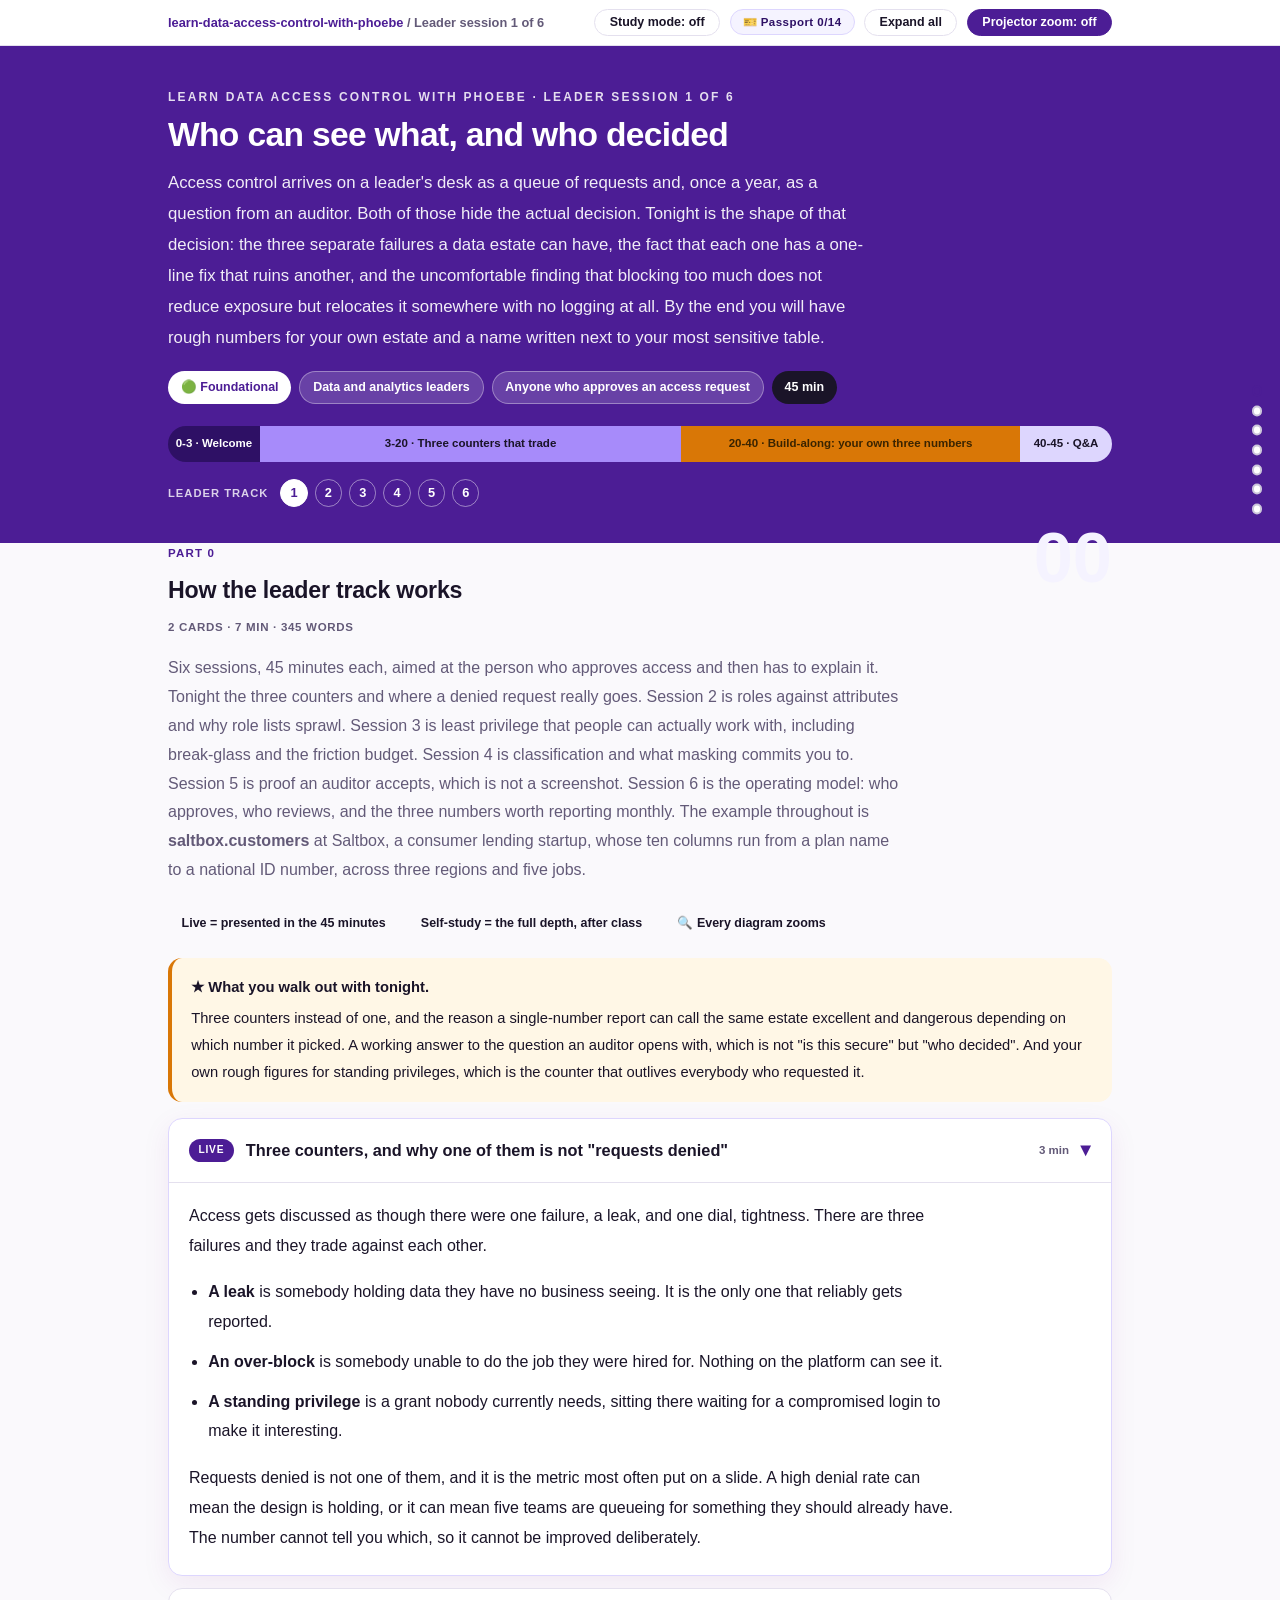
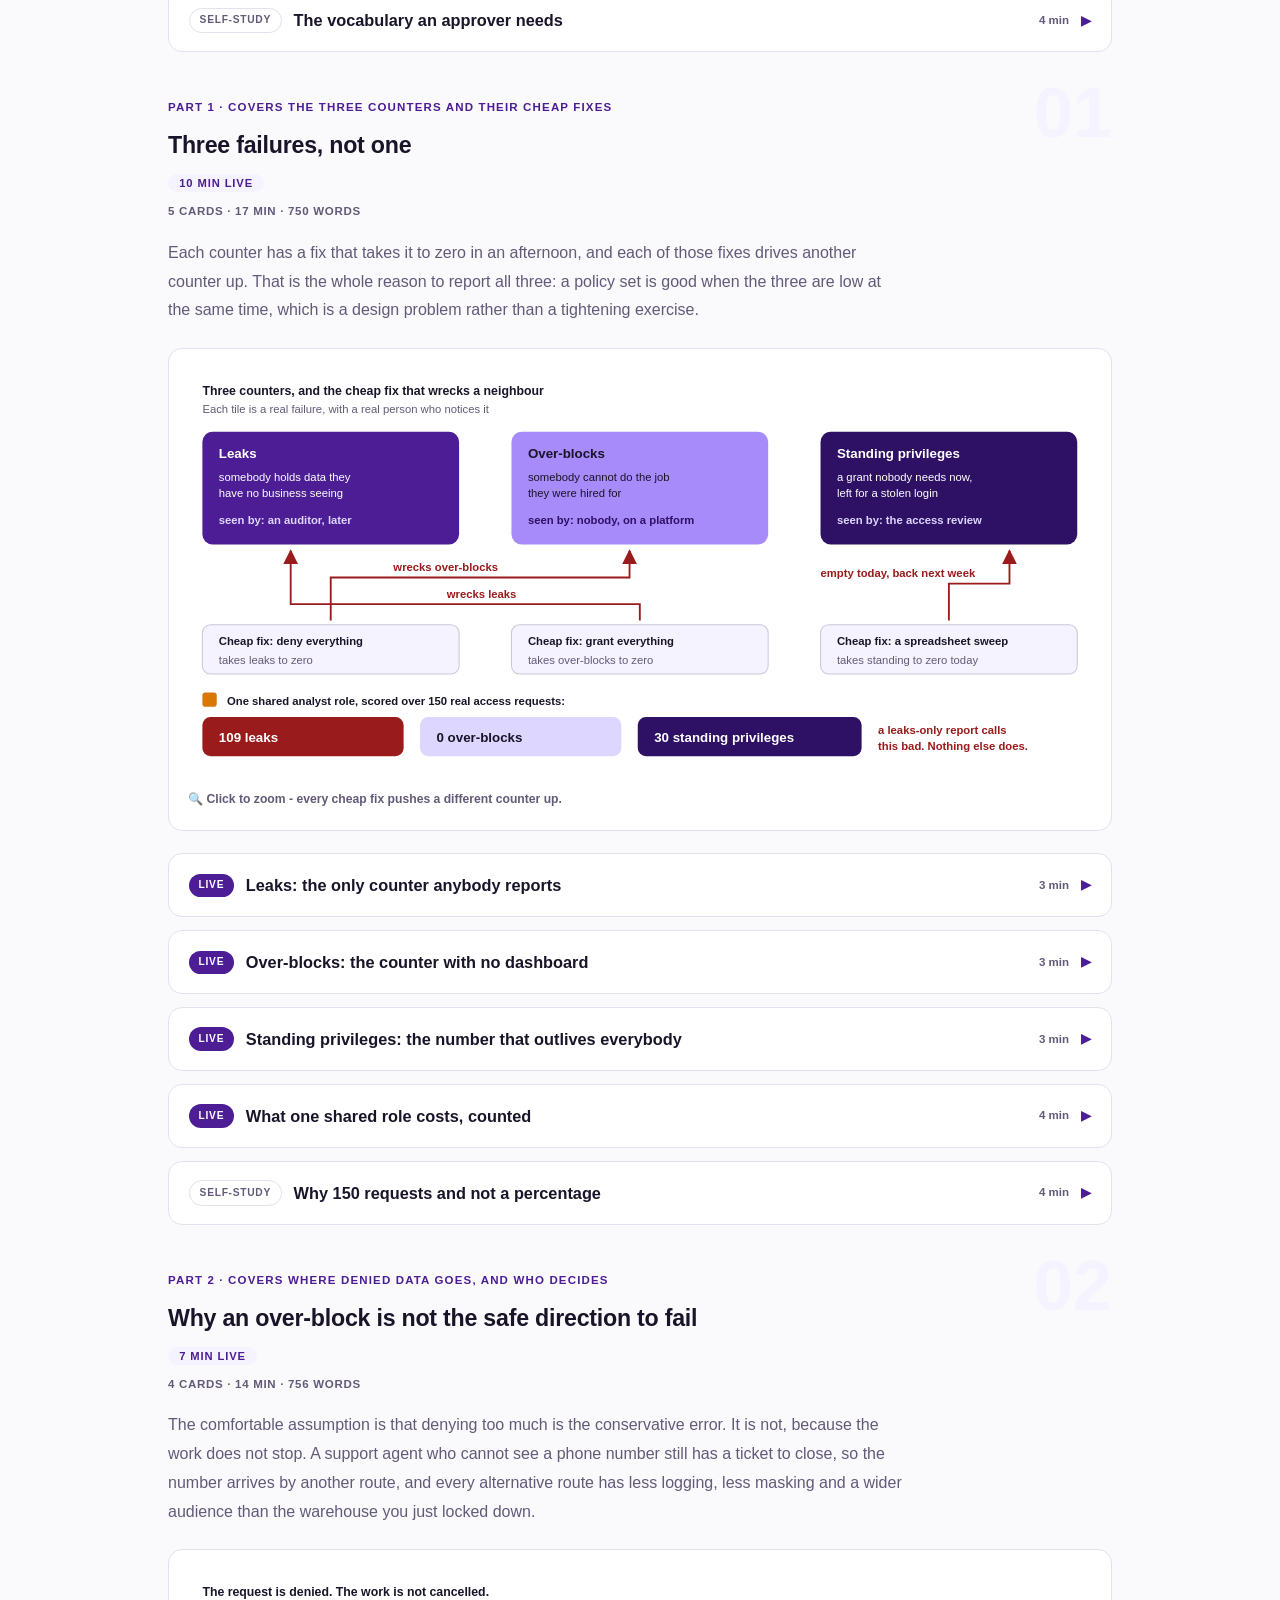
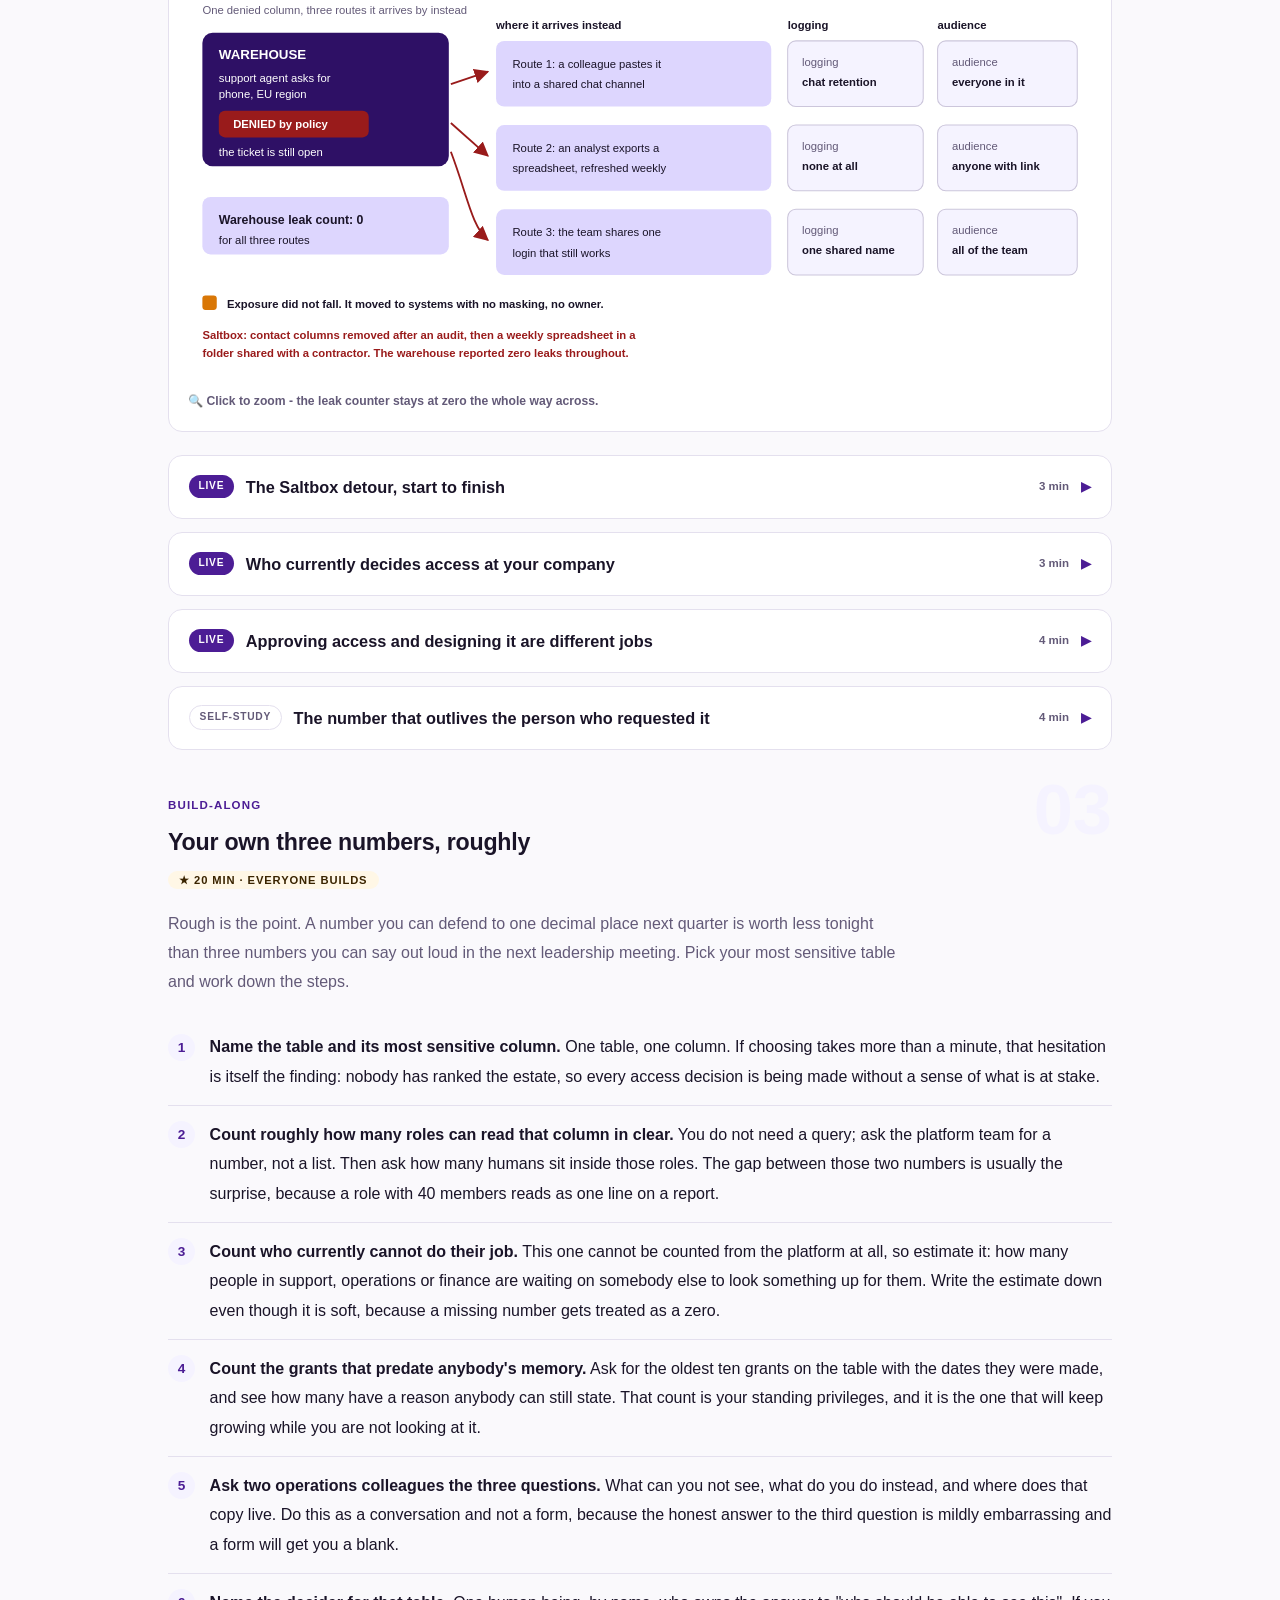
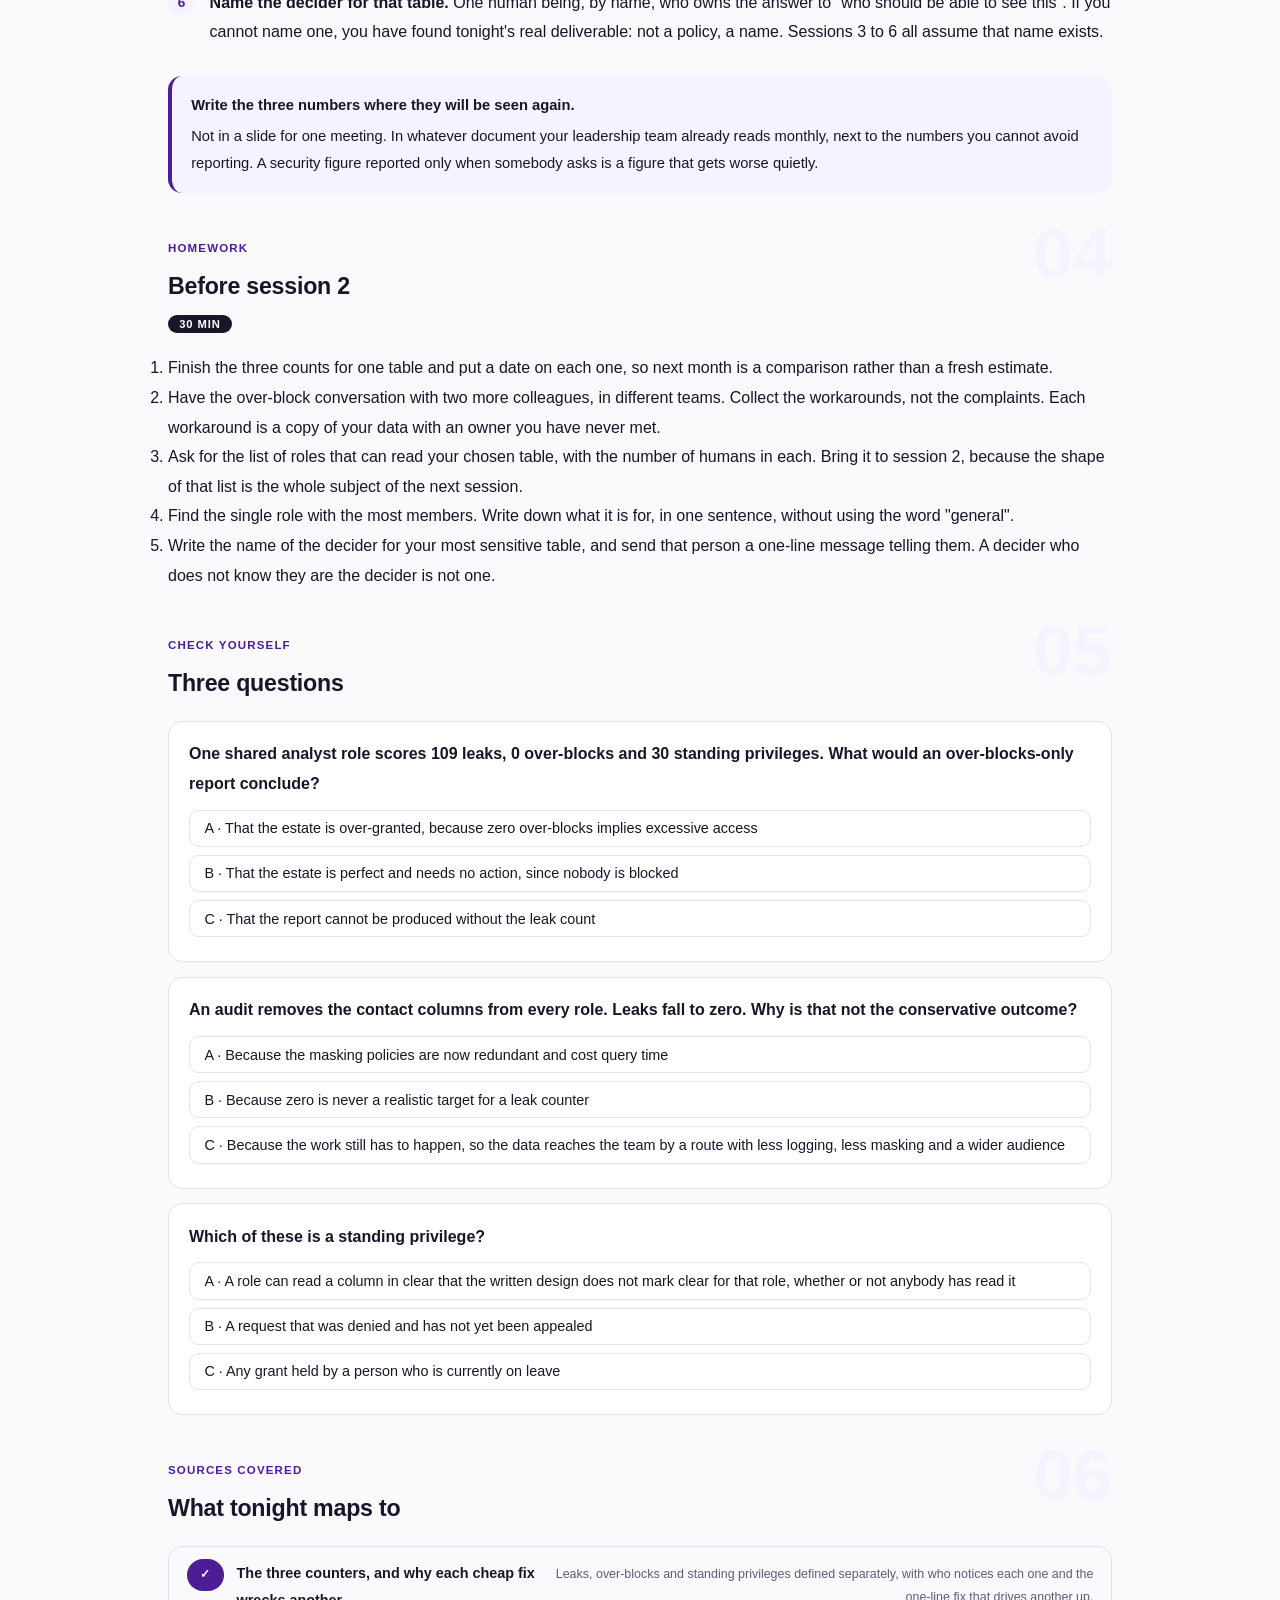
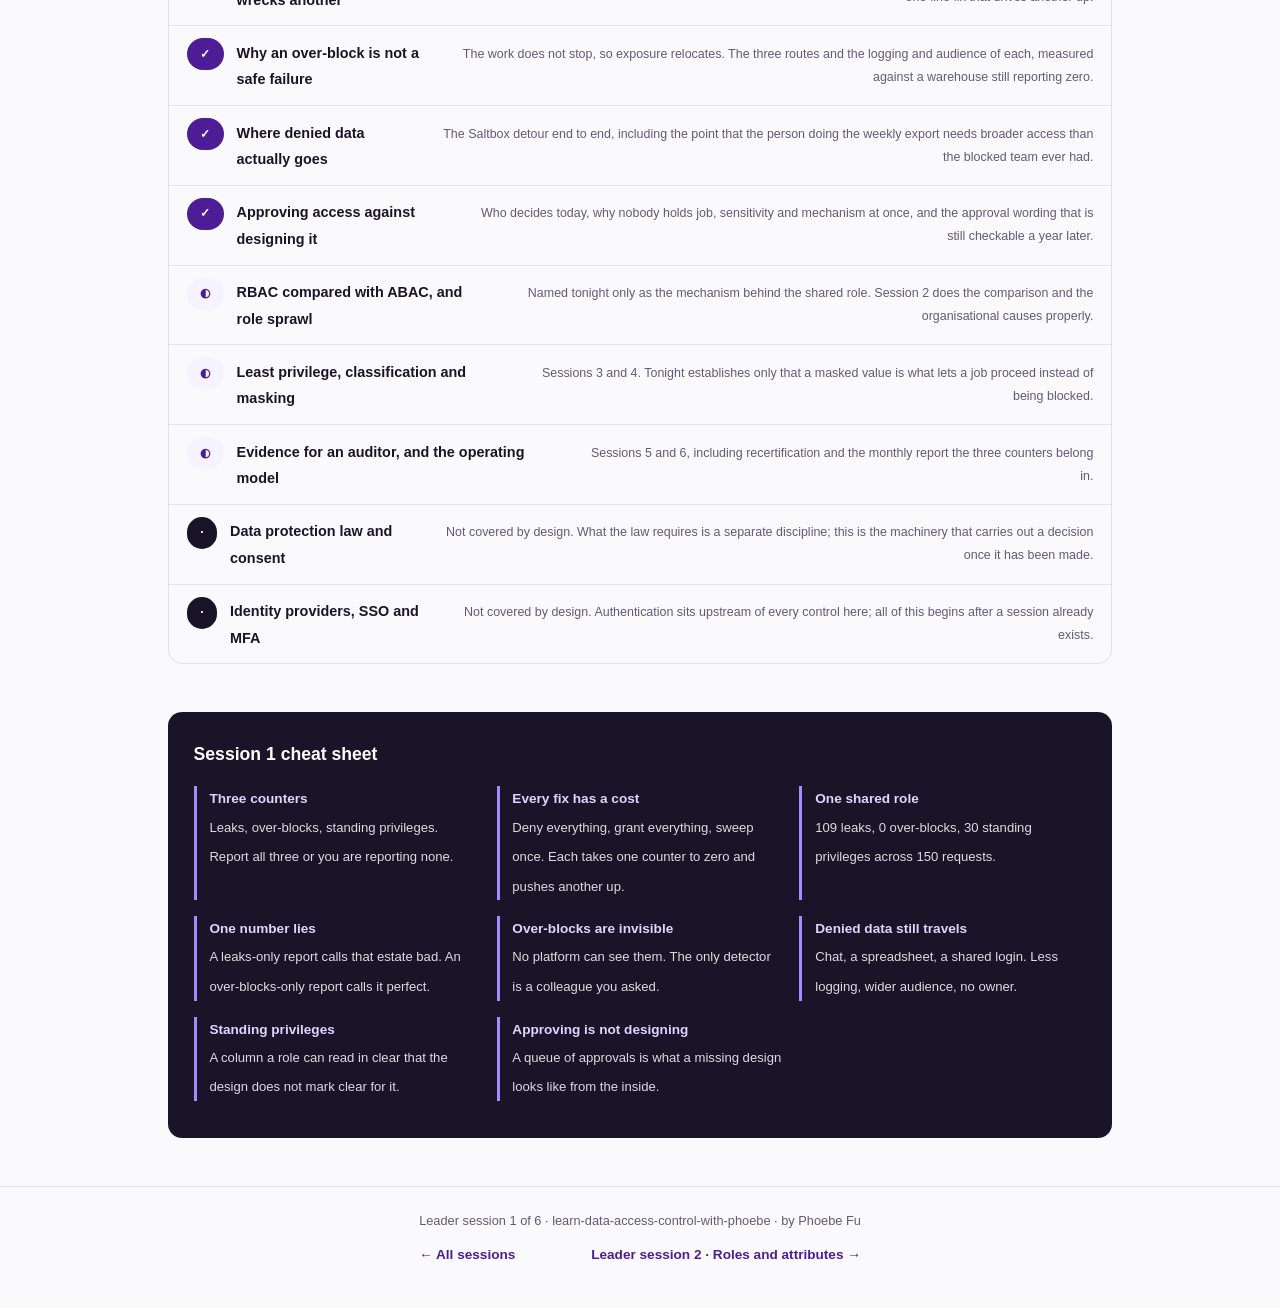
==== commit e3b2b977: "Fix the footer session nav, which rendered at 0x0 .pagenav is also the fixed side-dot strip that app" ====
--- a/courses/a1-who-can-see-what.html
+++ b/courses/a1-who-can-see-what.html
@@ -19,7 +19,7 @@
 <meta name="twitter:image" content="https://phoebefu6.github.io/learn-data-access-control-with-phoebe/assets/og-cover.png">
 <!-- social:end -->
 <title>Leader session 1 · Who can see what, and who decided - learn data access control with phoebe</title>
-<link rel="stylesheet" href="../assets/style.css?v=1">
+<link rel="stylesheet" href="../assets/style.css?v=2">
 </head>
 <body>
 
--- a/assets/style.css
+++ b/assets/style.css
@@ -1476,3 +1476,23 @@
   .pb-pol { grid-template-columns: 20px 1fr; }
   .pb-fam { grid-column: 2; justify-self: start; }
 }
+
+/* ---------- footer session nav ----------
+   .pagenav is also the fixed side-dot strip app.js builds, and that strip is
+   hidden below 74rem. The footer reuses the class, so without these overrides
+   the prev/next links render at 0x0 on every screen under 1184px. */
+.pagefoot .pagenav {
+  display: flex;
+  position: static; transform: none; right: auto; top: auto; z-index: auto;
+  flex-direction: row; align-items: center; justify-content: space-between;
+  gap: 1rem; flex-wrap: wrap; margin-top: .6rem;
+}
+.pagefoot .pagenav a {
+  width: auto; height: auto; border: 0; background: none; border-radius: 0;
+  display: inline; font-size: .85rem; font-weight: 700; color: var(--indigo);
+  text-decoration: none;
+}
+.pagefoot .pagenav a:hover { transform: none; text-decoration: underline; border-color: transparent; }
+.pagefoot .pagenav a.active { background: none; }
+.pagefoot .pagenav a .nlabel { display: none; }
+@media (max-width: 74rem) { .pagefoot .pagenav { display: flex; } }
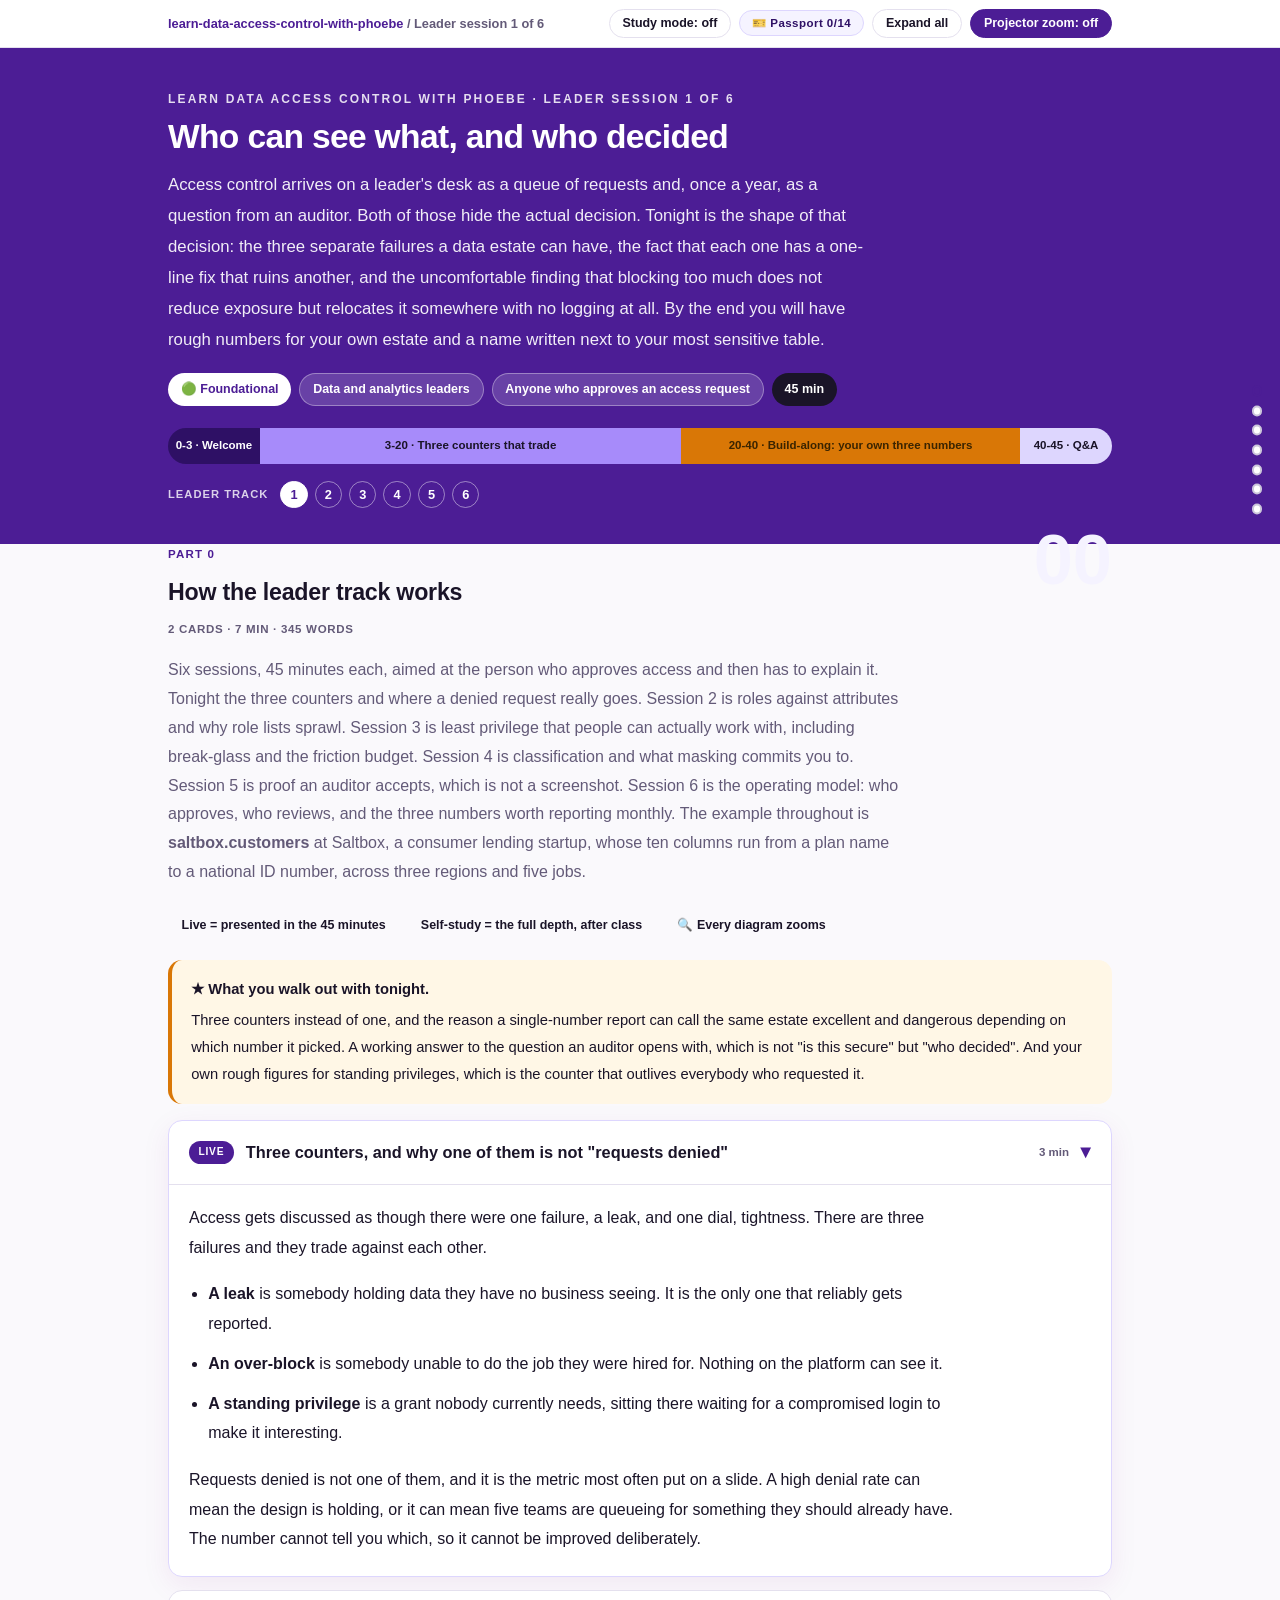
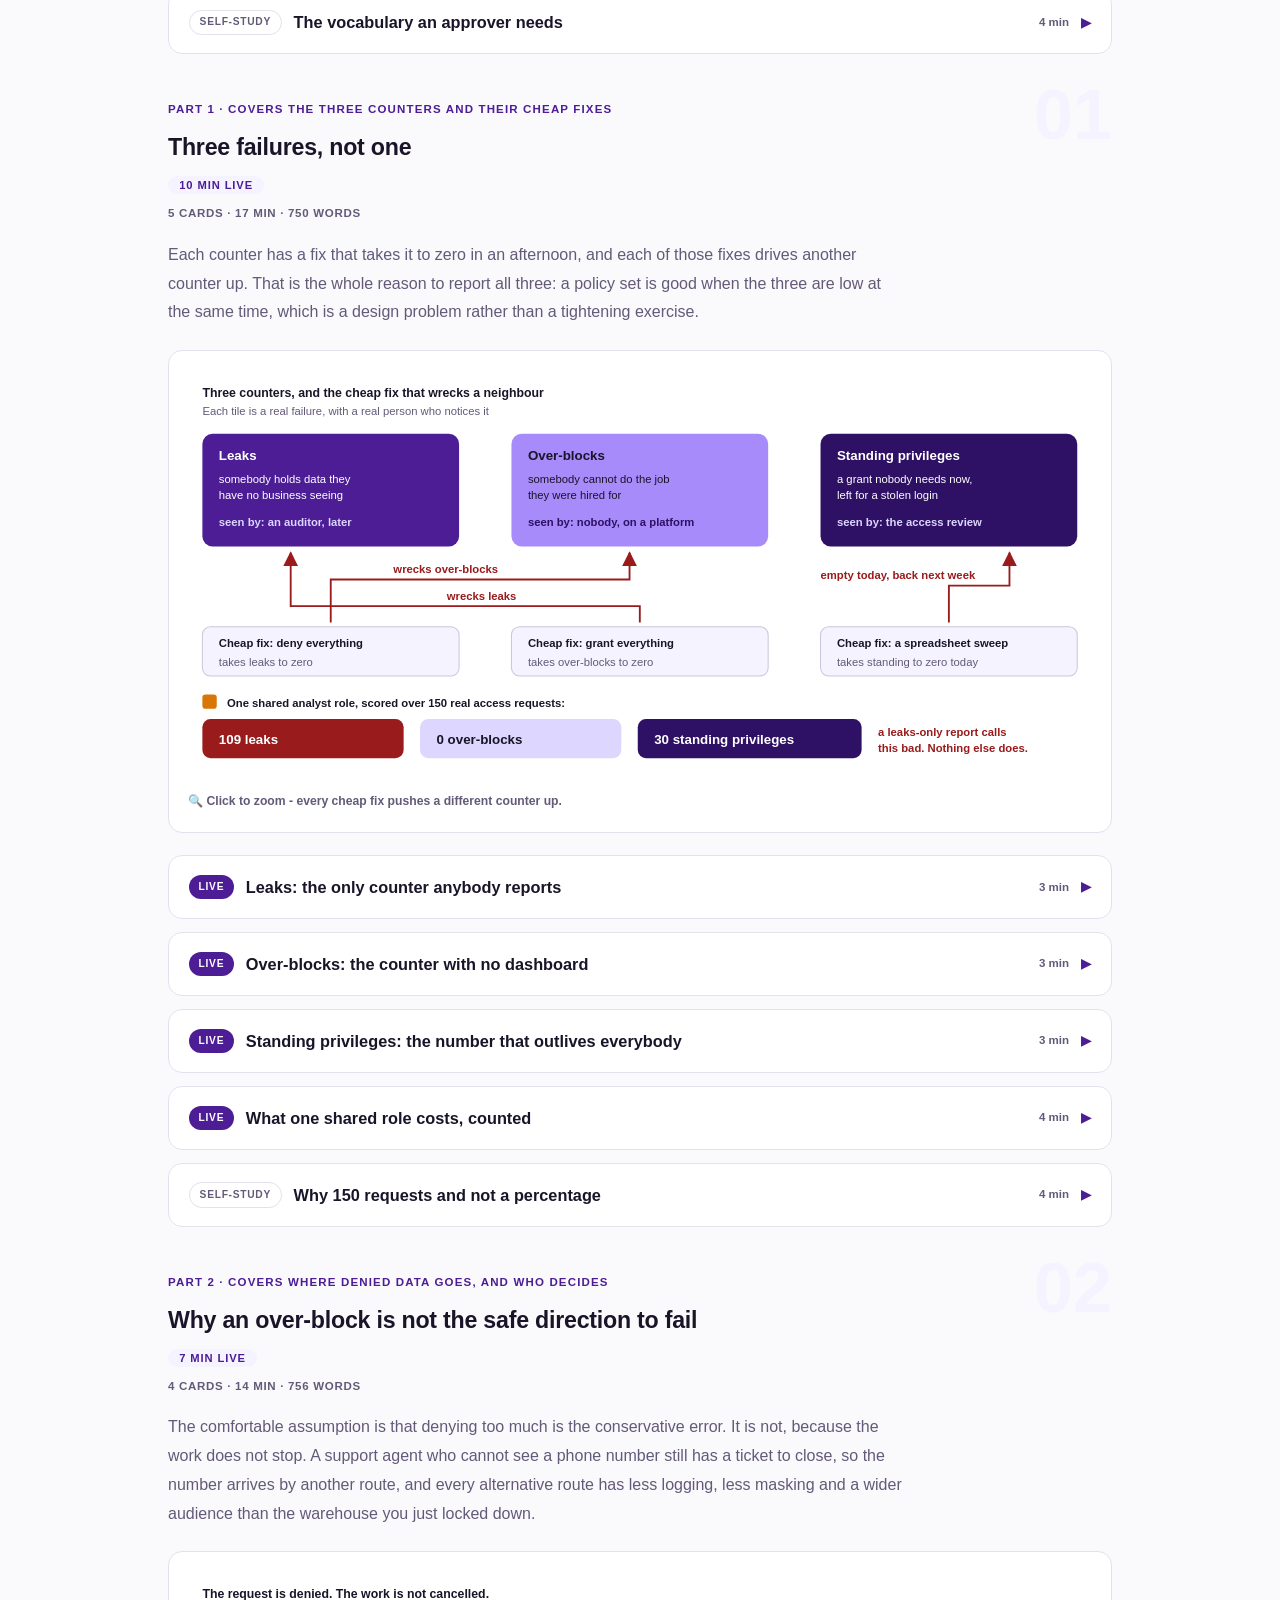
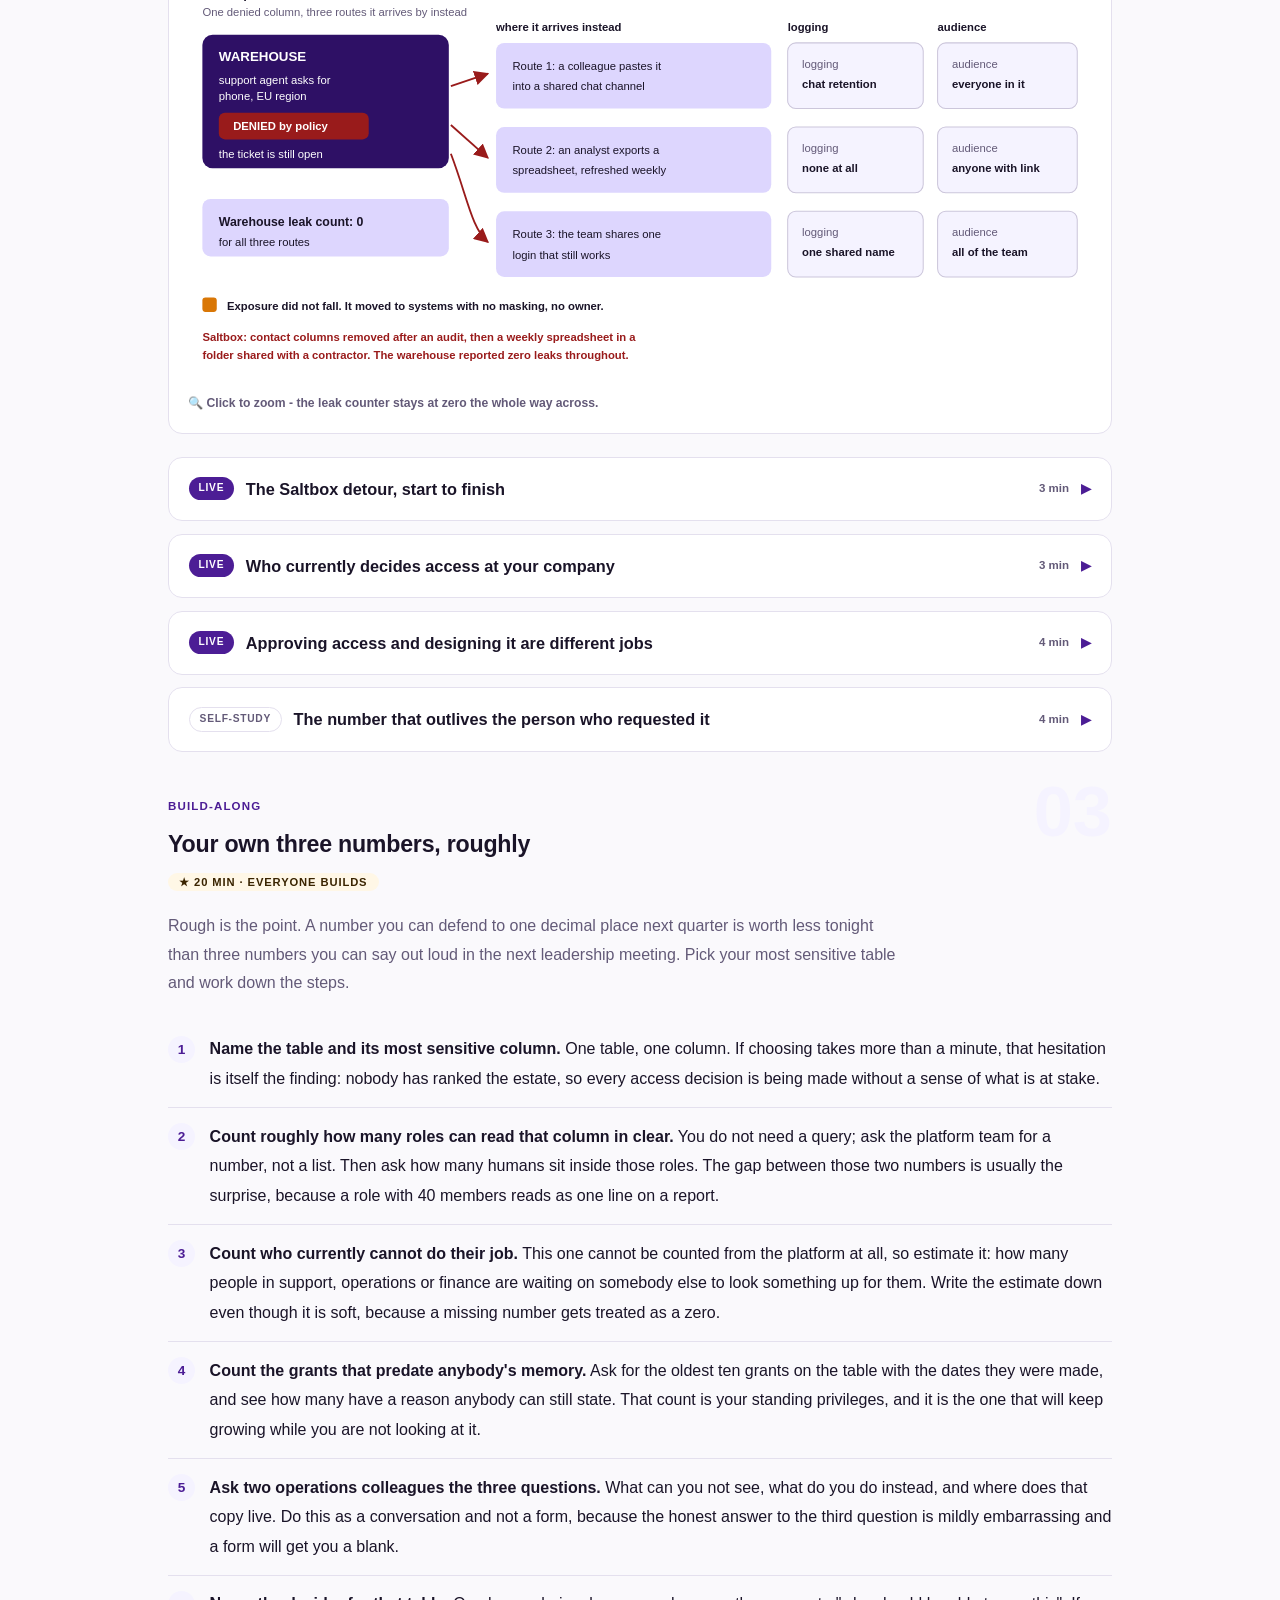
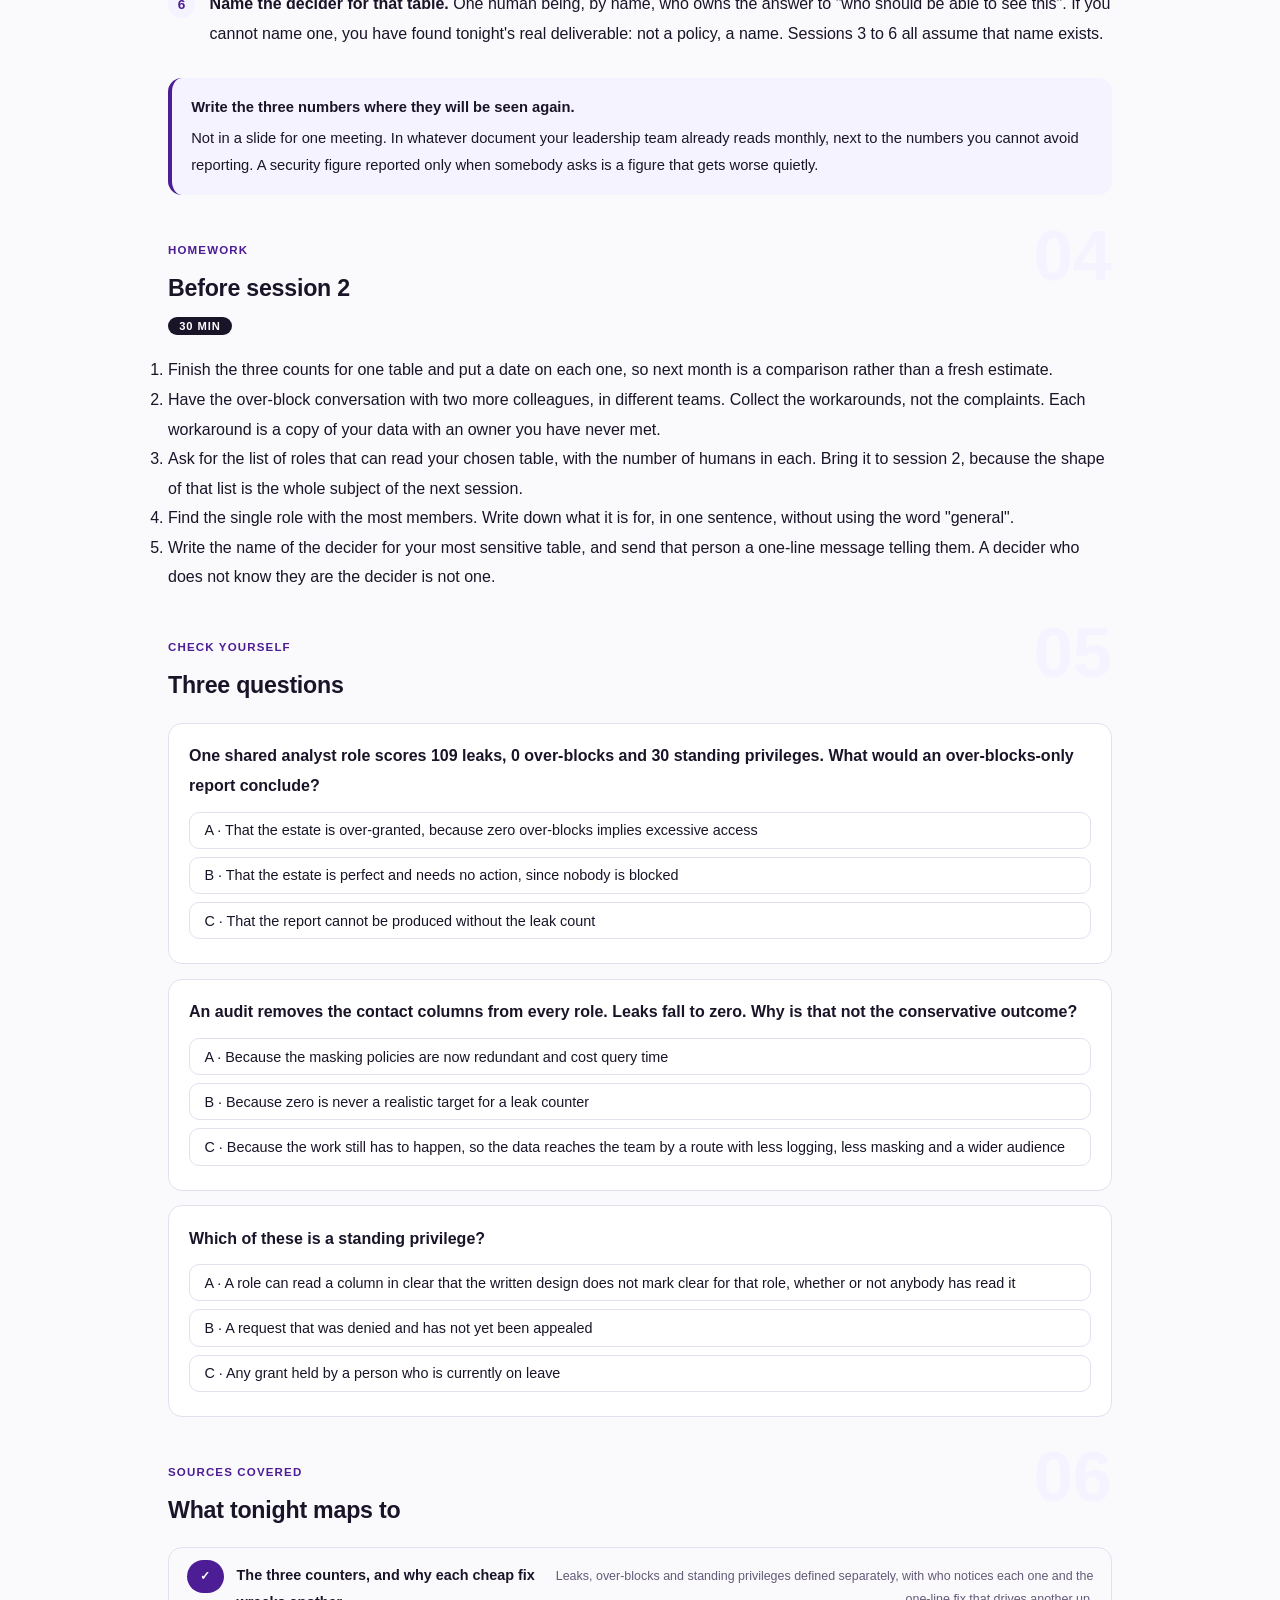
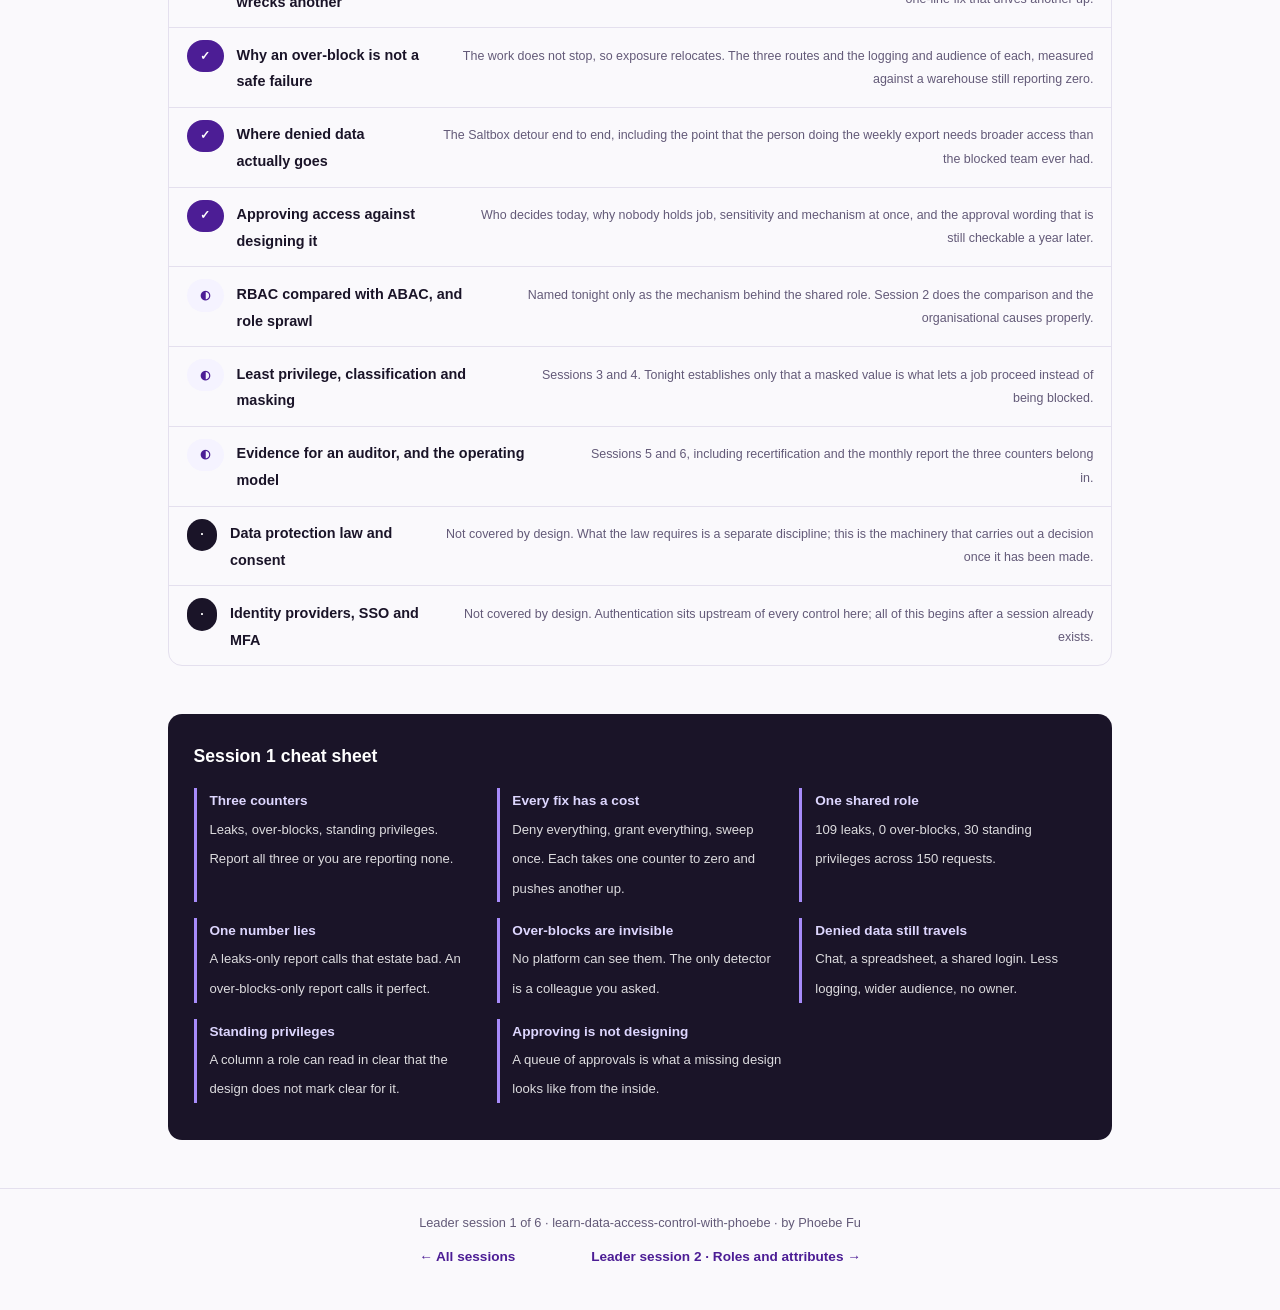
==== commit a52b00d4: "Layout: code boxes stack under step text; toolbar is one row Shared-template defect, live estate-wid" ====
--- a/courses/a1-who-can-see-what.html
+++ b/courses/a1-who-can-see-what.html
@@ -19,7 +19,7 @@
 <meta name="twitter:image" content="https://phoebefu6.github.io/learn-data-access-control-with-phoebe/assets/og-cover.png">
 <!-- social:end -->
 <title>Leader session 1 · Who can see what, and who decided - learn data access control with phoebe</title>
-<link rel="stylesheet" href="../assets/style.css?v=2">
+<link rel="stylesheet" href="../assets/style.css?v=4">
 </head>
 <body>
 
--- a/assets/style.css
+++ b/assets/style.css
@@ -86,8 +86,9 @@
   border-bottom: 1px solid var(--hairline);
   padding: .55rem 0;
 }
-.toolbar .wrap { display: flex; align-items: center; gap: .6rem; }
-.toolbar .crumb { font-size: .8rem; color: var(--muted); font-weight: 600; margin-right: auto; }
+.toolbar .wrap { display: flex; align-items: center; gap: .5rem; flex-wrap: nowrap; }
+.toolbar .crumb { font-size: .8rem; color: var(--muted); font-weight: 600; margin-right: auto; min-width: 0; white-space: nowrap; overflow: hidden; text-overflow: ellipsis; }
+.toolbar .btn { white-space: nowrap; flex: none; padding: .38rem .8rem; font-size: .78rem; line-height: 1.2; }
 .toolbar .crumb a { color: var(--indigo); text-decoration: none; }
 .btn {
   border: 1px solid var(--hairline);
@@ -287,11 +288,15 @@
 /* ---------- demo steps ---------- */
 .steps { counter-reset: step; margin: .6rem 0 1rem; }
 .step {
-  display: flex;
-  gap: .9rem;
+  display: grid;
+  grid-template-columns: max-content minmax(0, 1fr);
+  column-gap: .9rem;
+  row-gap: .2rem;
   padding: .85rem 0;
   border-bottom: .5px solid var(--hairline);
 }
+.step > * { grid-column: 2; min-width: 0; }
+.step > .prompt-box { margin: .8rem 0 .4rem; }
 .step:last-child { border-bottom: none; }
 .step::before {
   counter-increment: step;
@@ -795,7 +800,10 @@
   /* 44px tap targets */
   details.card summary { min-height: 44px; }
   .qopt { min-height: 44px; display: flex; align-items: center; padding: .7rem .9rem; }
-  .toolbar .btn, .pagefoot a { min-height: 44px; display: inline-flex; align-items: center; }
+  .toolbar .btn, .pagefoot a { min-height: 44px; display: inline-flex; align-items: center; justify-content: center; }
+  .toolbar .crumb, .toolbar #zoom-toggle { display: none; }
+  .toolbar .btn { flex: 1 1 0; padding: .3rem .4rem; font-size: .72rem; }
+  table.clean { display: block; overflow-x: auto; -webkit-overflow-scrolling: touch; }
 }
 
 @media (max-width: 640px) {
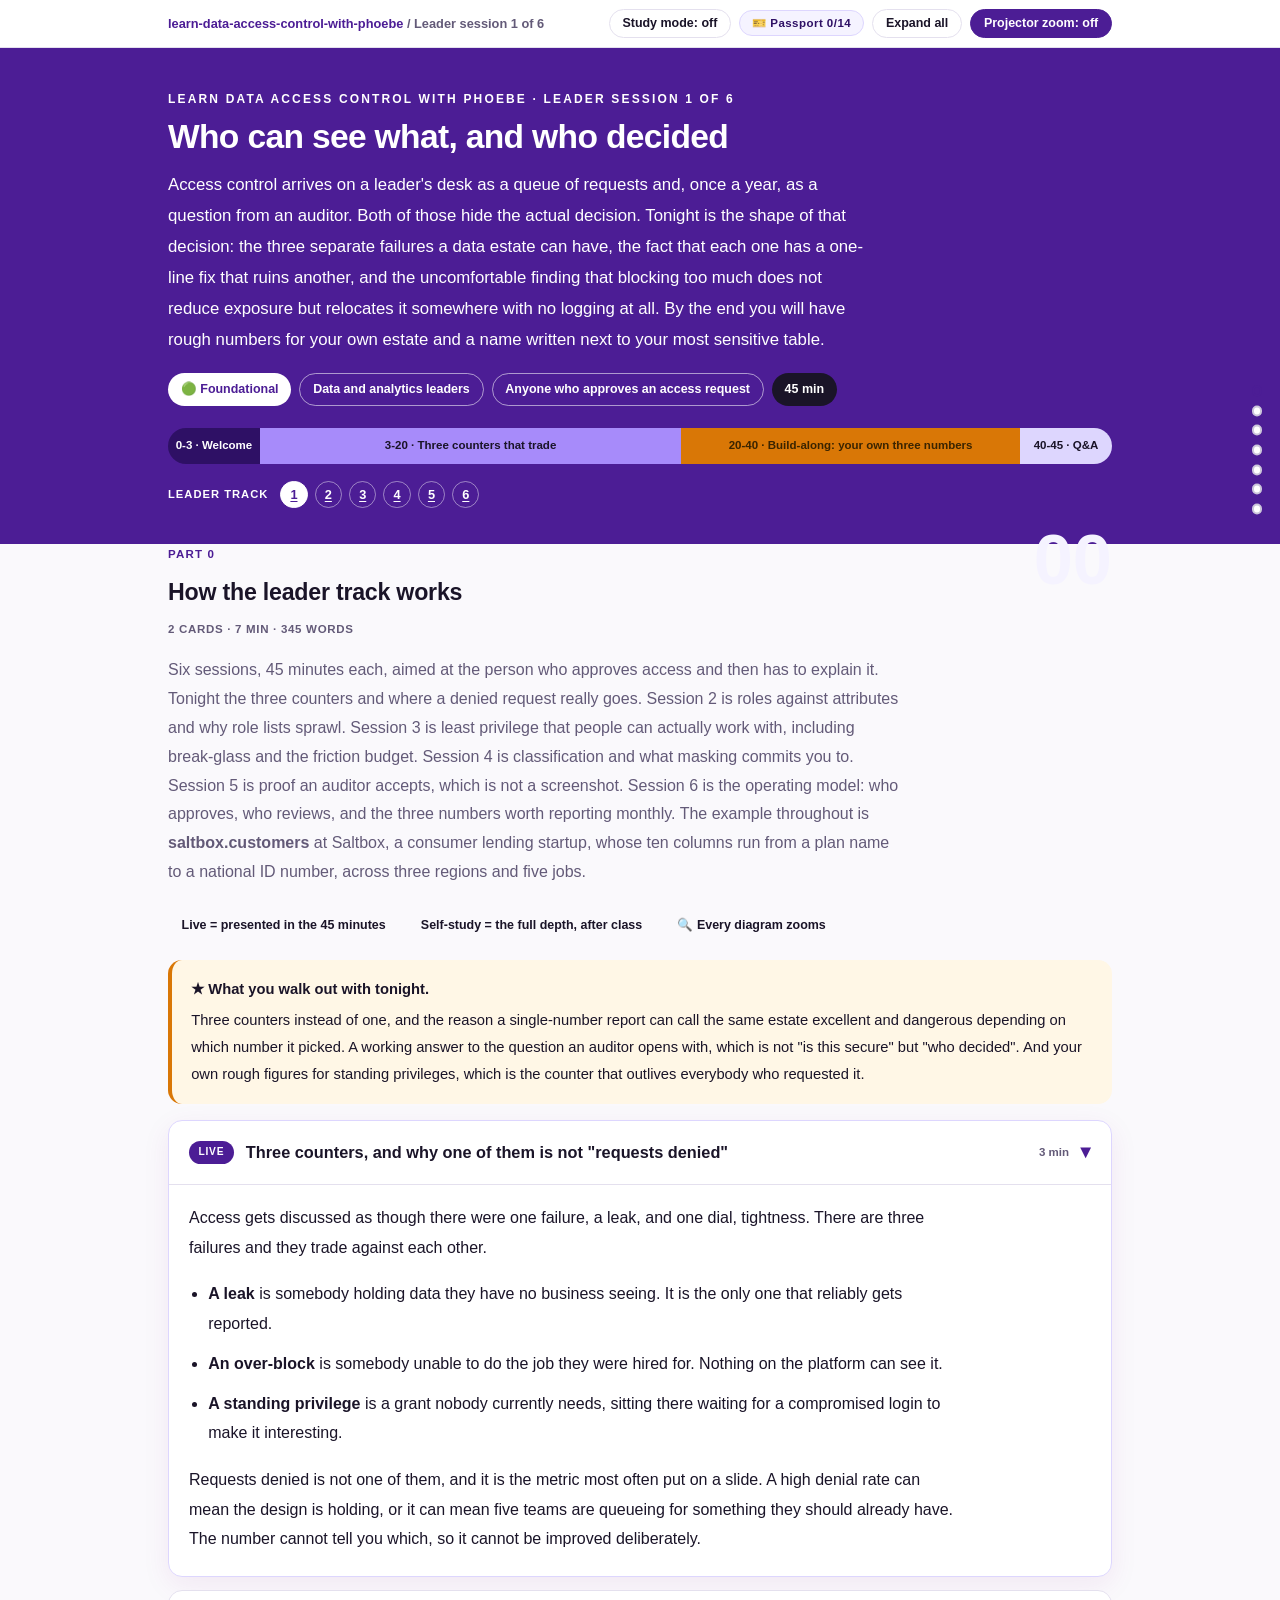
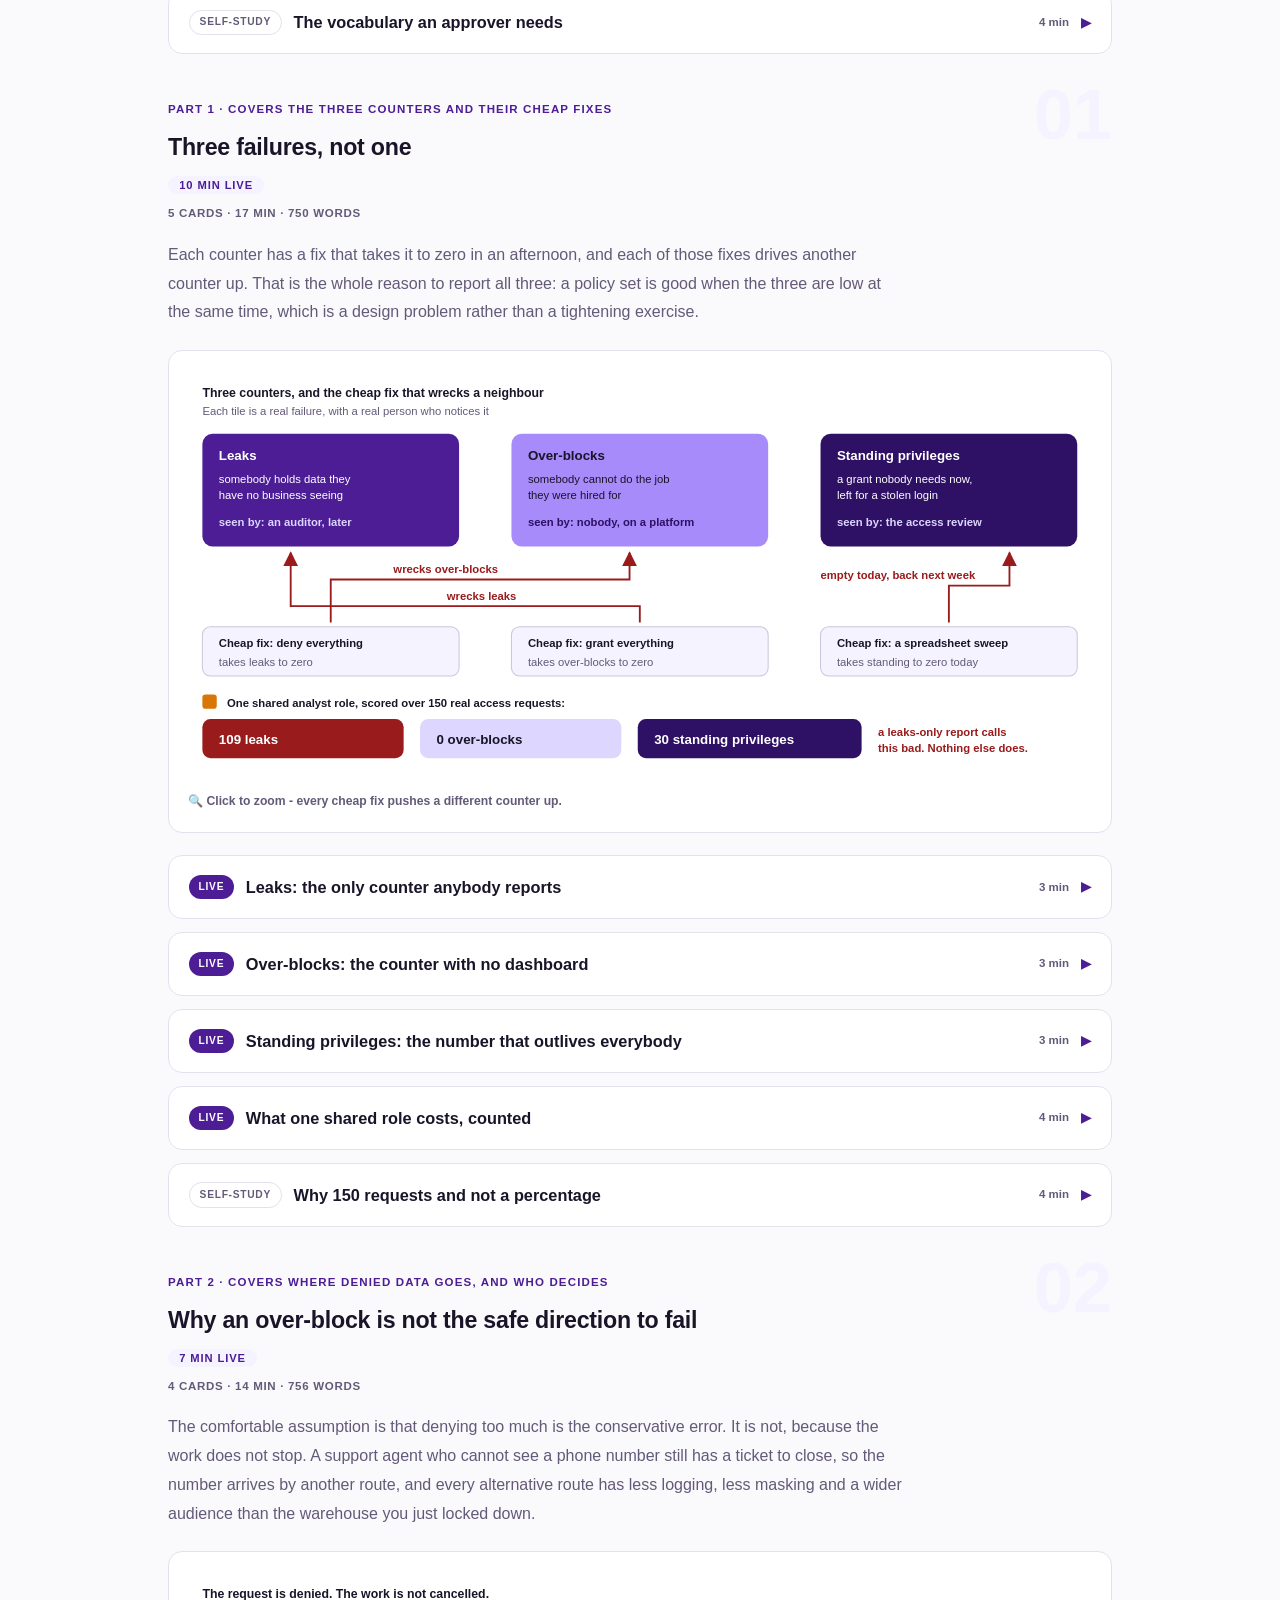
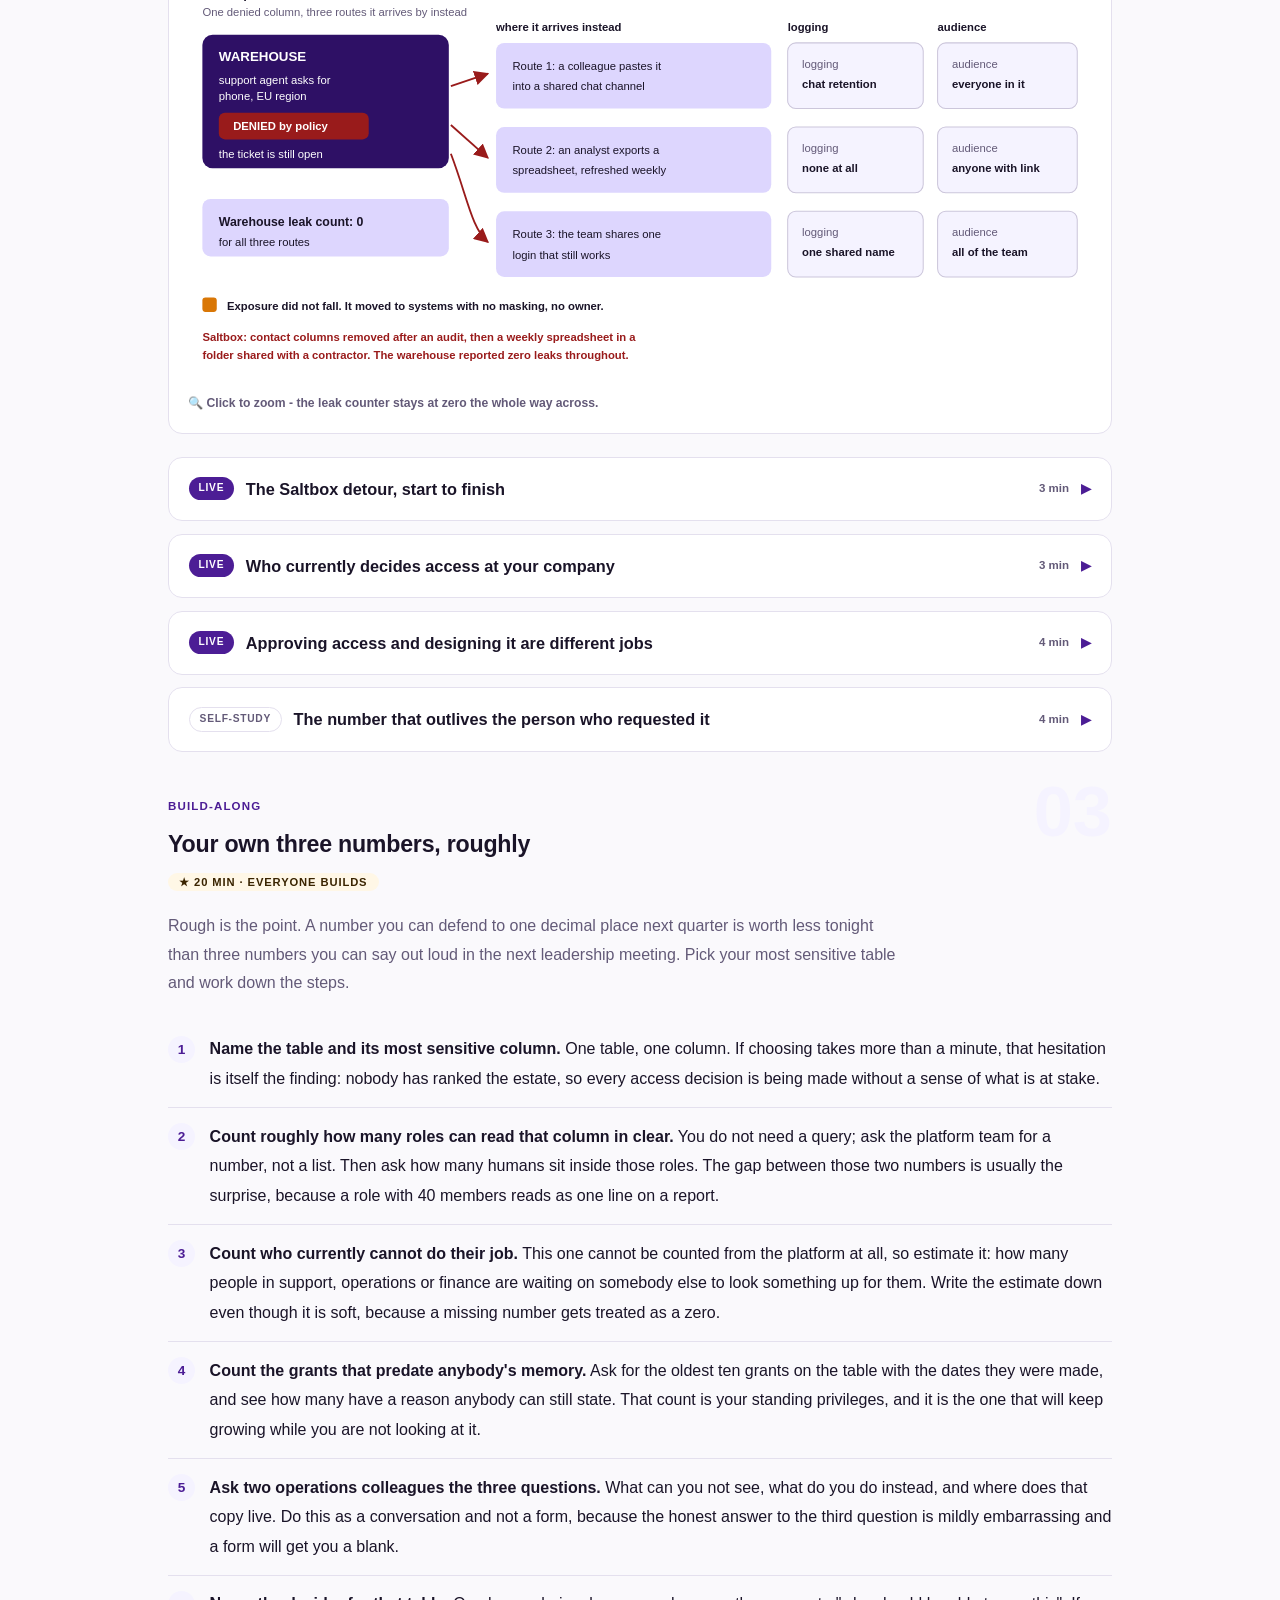
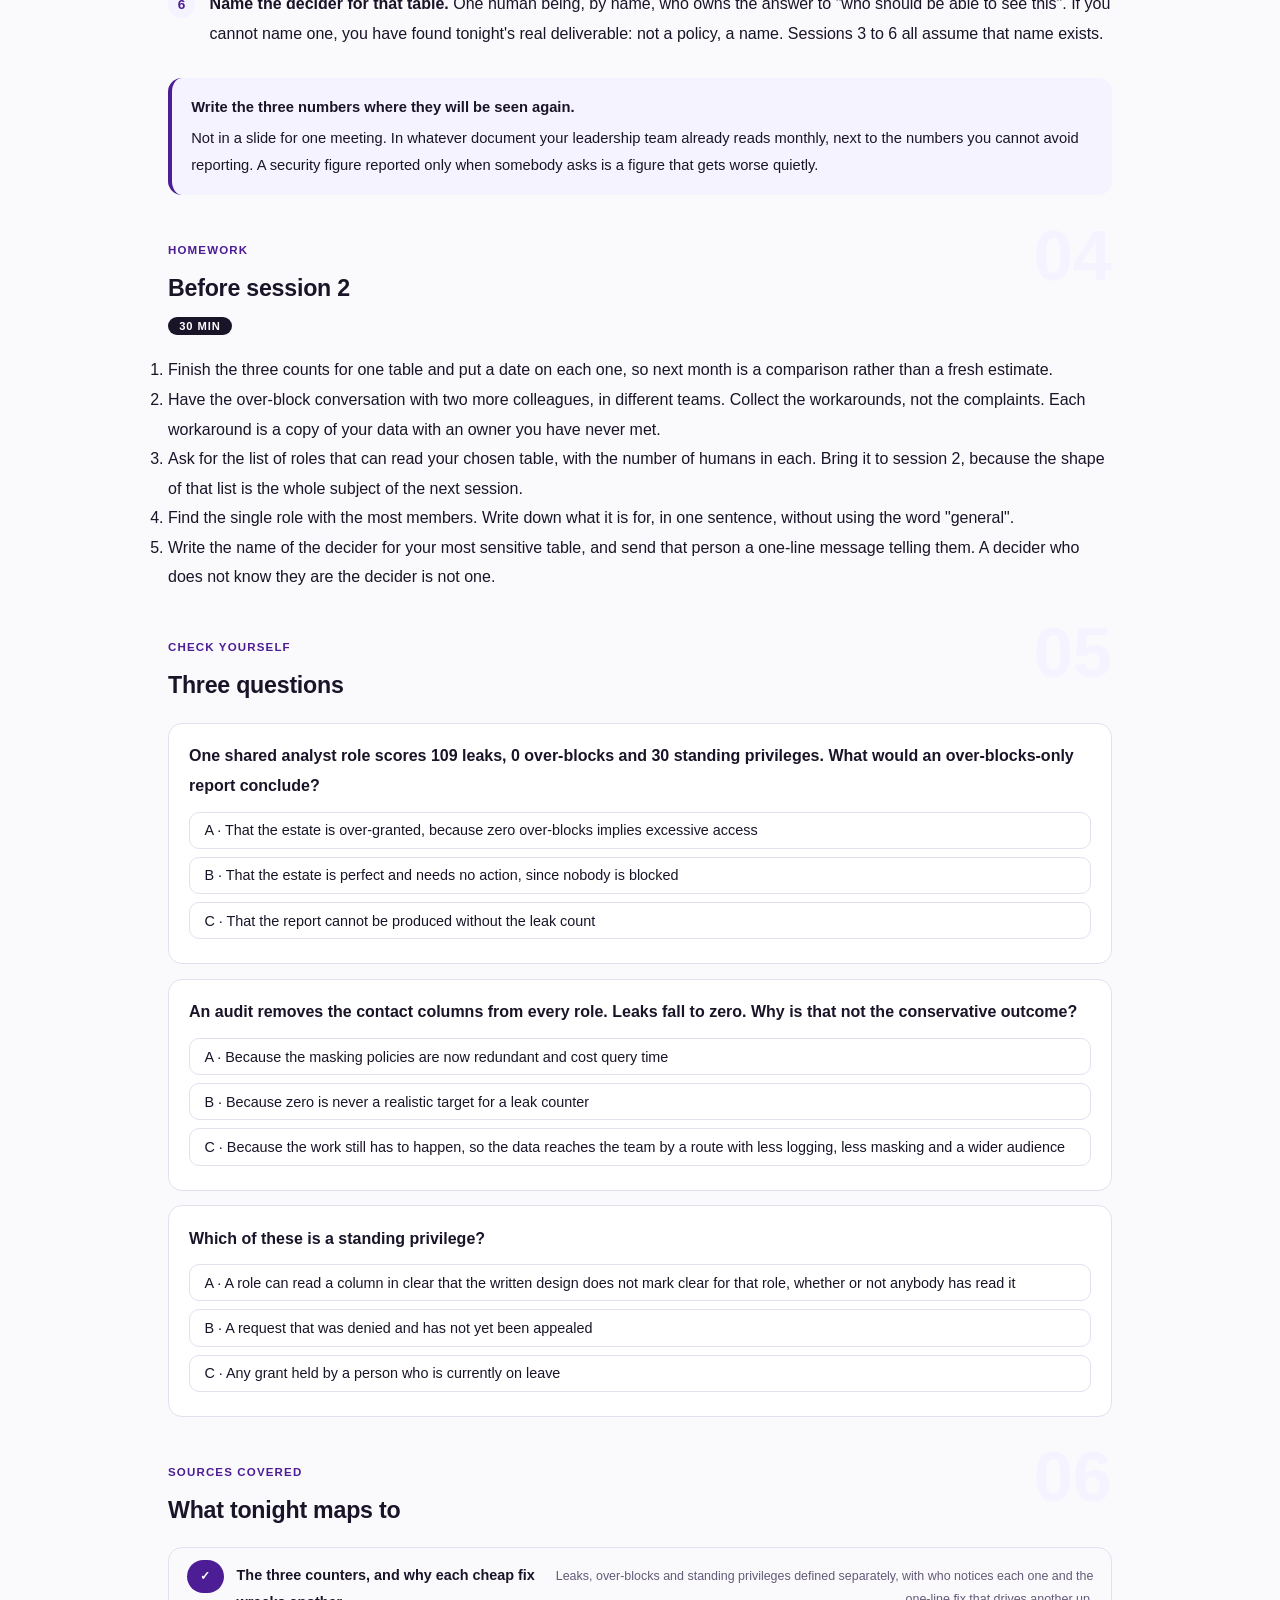
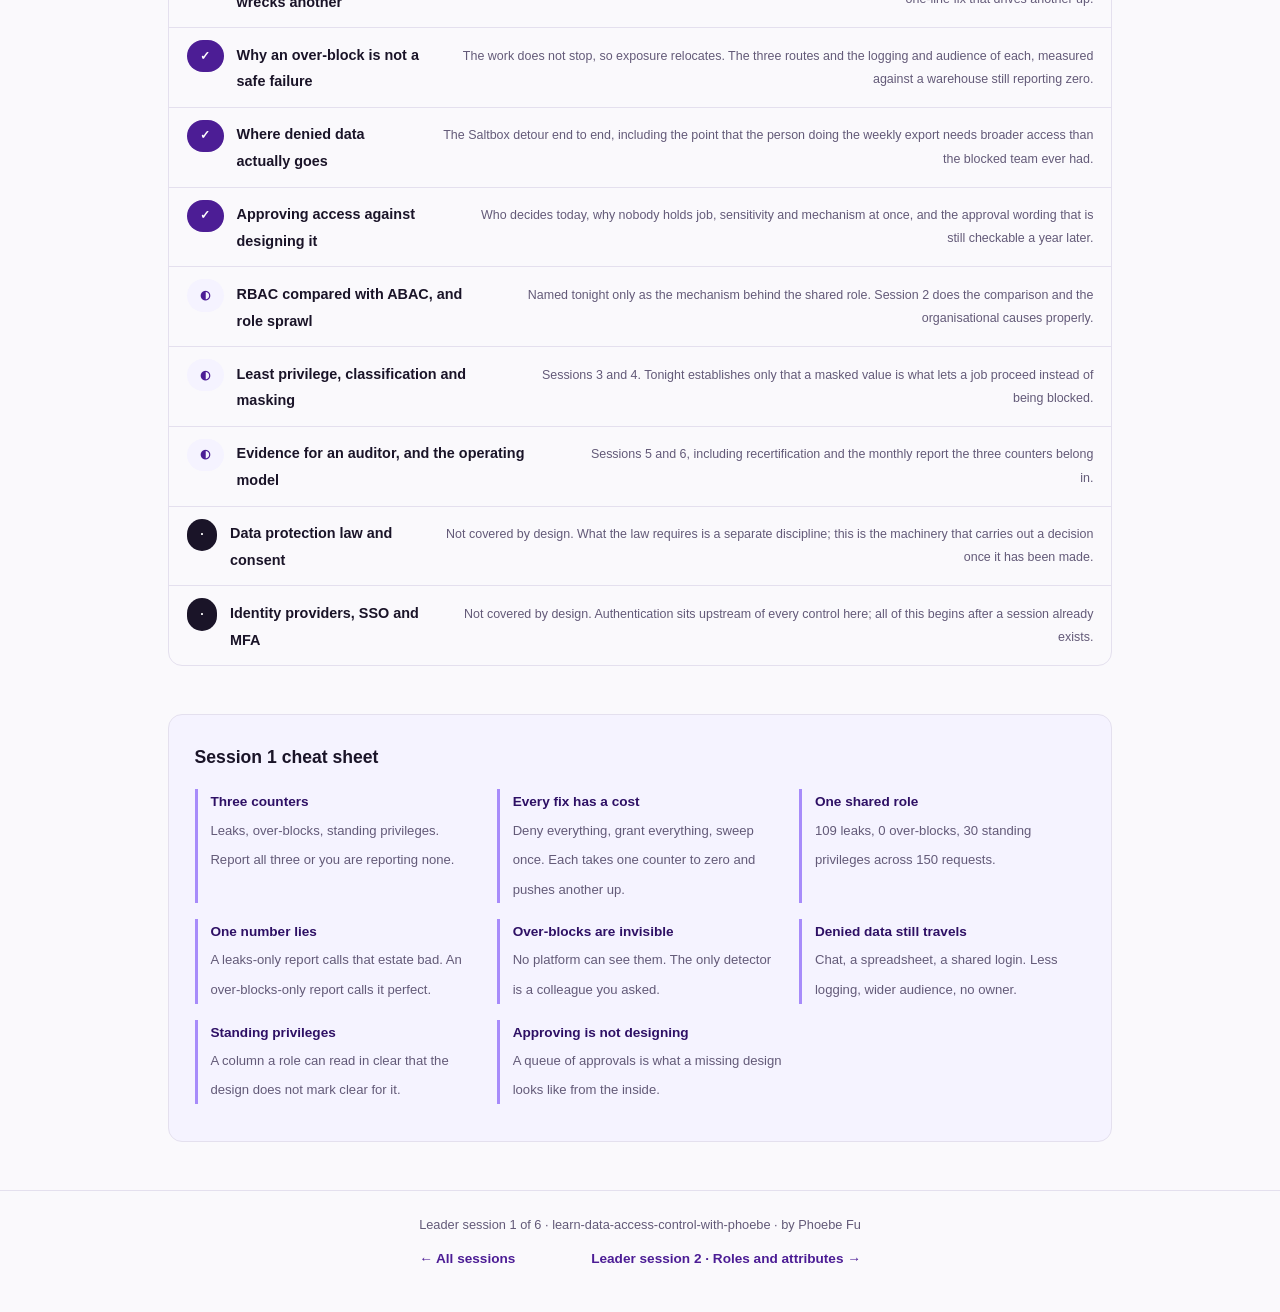
==== commit f9d8b138: "Light surfaces everywhere: lightbox, cheat panel, code boxes; contrast and phone-width fixes Every d" ====
--- a/courses/a1-who-can-see-what.html
+++ b/courses/a1-who-can-see-what.html
@@ -19,7 +19,7 @@
 <meta name="twitter:image" content="https://phoebefu6.github.io/learn-data-access-control-with-phoebe/assets/og-cover.png">
 <!-- social:end -->
 <title>Leader session 1 · Who can see what, and who decided - learn data access control with phoebe</title>
-<link rel="stylesheet" href="../assets/style.css?v=4">
+<link rel="stylesheet" href="../assets/style.css?v=21">
 </head>
 <body>
 
@@ -567,6 +567,6 @@
   </div>
 </footer>
 
-<script src="../assets/app.js?v=1"></script>
+<script src="../assets/app.js?v=21"></script>
 </body>
 </html>
--- a/assets/style.css
+++ b/assets/style.css
@@ -3,6 +3,8 @@
    (CSS var names still read --indigo/--amber; they hold SQL-blue values.) */
 
 :root {
+  --faint-text: #75659E;
+  --fill-solid: #AC5F05;
   --indigo: #4C1D95;
   --indigo-deep: #2E1065;
   --indigo-mid: #A78BFA;
@@ -16,8 +18,8 @@
   --amber-ink: #3A2400;
   --amber-50: #FFF7E6;
   --paper: #FAF9FC;
-  --code-bg: #241645;
-  --code-ink: #EDE9FE;
+  --code-bg: #F5F3FF;
+  --code-ink: #1A1428;
   --radius: 14px;
 }
 
@@ -47,7 +49,7 @@
   font-size: .75rem;
   letter-spacing: .18em;
   text-transform: uppercase;
-  opacity: .85;
+  opacity: 1;
   font-weight: 600;
 }
 .masthead h1 {
@@ -58,7 +60,7 @@
   letter-spacing: -.02em;
 }
 .masthead h1 .accent { color: inherit; }
-.masthead .sub { font-size: 1.05rem; opacity: .92; max-width: 44rem; }
+.masthead .sub { font-size: 1.05rem; opacity: 1; max-width: 44rem; }
 
 .chip-row { display: flex; flex-wrap: wrap; gap: .5rem; margin-top: 1.1rem; }
 .chip {
@@ -72,7 +74,7 @@
   white-space: nowrap;
 }
 .chip.level { background: #fff; color: var(--indigo); }
-.chip.audience { background: rgba(255,255,255,.16); color: #fff; border: 1px solid rgba(255,255,255,.35); }
+.chip.audience { background: rgba(255,255,255,.08); color: #fff; border: 1px solid rgba(255,255,255,.35); }
 .chip.time { background: var(--ink); color: #fff; font-variant-numeric: tabular-nums; }
 
 
@@ -209,7 +211,7 @@
 .pill.light { background: var(--indigo-50); color: var(--indigo); }
 .pill.inkpill { background: var(--ink); color: #fff; }
 .pill.amber, .pill.peach { background: var(--amber); color: var(--amber-ink); }
-.pill.bare { color: var(--faint); }
+.pill.bare { color: var(--muted); }
 
 /* ---------- 4D grid ---------- */
 .grid-2 { display: grid; grid-template-columns: repeat(auto-fit, minmax(15rem, 1fr)); gap: .8rem; margin: .5rem 0 1rem; }
@@ -238,10 +240,11 @@
 table.clean td:first-child { font-weight: 600; }
 
 /* ---------- prompt boxes ---------- */
-.prompt-box {
+.prompt-box{
   position: relative;
-  background: var(--code-bg);
-  color: var(--code-ink);
+  background: #F5F3FF;
+  border: 1px solid #E4E0EE;
+  color: #1A1428;
   border-radius: var(--radius);
   padding: 1.1rem 1.2rem;
   margin: 1rem 0 1.2rem;
@@ -251,12 +254,12 @@
   white-space: pre-wrap;
   word-break: break-word;
 }
-.prompt-box .label {
+.prompt-box .label{
   position: absolute;
   top: -0.7rem;
   left: 1rem;
-  background: var(--indigo);
-  color: #fff;
+  background: #4C1D95;
+  color: #FFFFFF;
   font-family: "Inter", -apple-system, sans-serif;
   font-size: .68rem;
   font-weight: 700;
@@ -267,13 +270,13 @@
 }
 .prompt-box.bad .label { background: var(--faint); color: var(--ink); }
 .prompt-box.good .label { background: var(--amber); color: var(--amber-ink); }
-.copy-btn {
+.copy-btn{
   position: absolute;
   top: .7rem;
   right: .7rem;
-  background: rgba(255,255,255,.1);
-  border: 1px solid rgba(255,255,255,.25);
-  color: #fff;
+  background: #FFFFFF;
+  border: 1px solid #E4E0EE;
+  color: #1A1428;
   border-radius: 999px;
   padding: .25rem .8rem;
   font-size: .72rem;
@@ -282,7 +285,7 @@
   font-family: "Inter", -apple-system, sans-serif;
   transition: background .15s ease;
 }
-.copy-btn:hover { background: rgba(255,255,255,.22); }
+.copy-btn:hover { background: #E4E0EE; }
 .copy-btn.copied { background: var(--amber); border-color: var(--amber); color: var(--amber-ink); }
 
 /* ---------- demo steps ---------- */
@@ -372,11 +375,11 @@
   gap: .4rem;
 }
 
-.lightbox {
+.lightbox{
   position: fixed;
   inset: 0;
   z-index: 100;
-  background: rgba(17,24,39,.9);
+  background: rgba(250,249,252,.97);
   display: none;
   align-items: center;
   justify-content: center;
@@ -384,8 +387,10 @@
   cursor: zoom-out;
 }
 .lightbox.open { display: flex; }
-.lightbox .inner {
+.lightbox .inner{
   background: #fff;
+  border: 1px solid #E4E0EE;
+  box-shadow: 0 10px 40px rgba(26,20,40,.14);
   border-radius: var(--radius);
   padding: 2rem;
   max-width: 94vw;
@@ -393,13 +398,12 @@
   overflow: auto;
 }
 .lightbox .inner svg, .lightbox .inner img { width: min(88vw, 70rem); height: auto; }
-.lightbox .close-hint {
+.lightbox .close-hint{
   position: fixed;
   top: 1rem; right: 1.4rem;
-  color: #fff;
+  color: #1A1428;
   font-size: .8rem;
   font-weight: 600;
-  opacity: .8;
 }
 
 /* ---------- courses covered ---------- */
@@ -418,19 +422,20 @@
 .covered-row .note { margin-left: auto; color: var(--muted); font-size: .78rem; text-align: right; }
 
 /* ---------- cheat sheet footer ---------- */
-.cheat {
-  background: var(--ink);
-  color: #fff;
+.cheat{
+  background: #F5F3FF;
+  border: 1px solid #E4E0EE;
+  color: #1A1428;
   border-radius: var(--radius);
   padding: 1.6rem 1.6rem 1.3rem;
   margin-top: 3rem;
 }
 .cheat h3 { font-size: 1.1rem; margin-bottom: 1rem; }
-.cheat h3 span { color: var(--indigo-soft); }
+.cheat h3 span { color: #4C1D95; }
 .cheat .grid-2 { gap: 1rem; }
 .cheat .cheat-item { border-left: 3px solid var(--indigo-mid); padding-left: .8rem; }
-.cheat .cheat-item b { display: block; font-size: .85rem; color: var(--indigo-soft); }
-.cheat .cheat-item span { font-size: .82rem; opacity: .85; }
+.cheat .cheat-item b { display: block; font-size: .85rem; color: #2E1065; }
+.cheat .cheat-item span { font-size: .82rem; color: #635A78; }
 
 footer.pagefoot {
   border-top: 1px solid var(--hairline);
@@ -525,7 +530,7 @@
   margin-top: 1.1rem;
   flex-wrap: wrap;
 }
-.journey .jlabel { font-size: .7rem; font-weight: 700; text-transform: uppercase; letter-spacing: .09em; opacity: .8; margin-right: .3rem; }
+.journey .jlabel { font-size: .7rem; font-weight: 700; text-transform: uppercase; letter-spacing: .09em; opacity: 1; margin-right: .3rem; }
 .journey a {
   width: 1.7rem; height: 1.7rem;
   border-radius: 999px;
@@ -1123,7 +1128,7 @@
   transition: all .18s ease;
 }
 .pp-stamp:hover { border-color: var(--indigo-soft); }
-.pp-stamp i { font-size: 1.3rem; font-style: normal; opacity: .35; }
+.pp-stamp i { font-size: 1.3rem; font-style: normal; opacity: 1; }
 .pp-stamp b { font: 800 0.7rem Inter, sans-serif; }
 .pp-stamp.got {
   border-style: solid; border-color: var(--indigo);
@@ -1187,7 +1192,7 @@
 .dh-track { display: flex; flex-wrap: wrap; gap: 3px; }
 .dh-cell { font: 700 0.66rem ui-monospace, Menlo, monospace; padding: 3px 6px; border-radius: 5px;
   background: var(--indigo-50); color: var(--indigo-deep); transition: all .1s linear; }
-.dh-cell.rest { background: var(--paper); color: var(--faint); }
+.dh-cell.rest { background: var(--paper); color: var(--faint-text); }
 .dh-cell.now { background: var(--amber); color: var(--amber-ink); transform: scale(1.18); }
 .dh-panel { border: 1px solid var(--hairline); border-radius: var(--radius); background: #fff; overflow: hidden; }
 .dh-phead { display: flex; align-items: center; gap: 10px; flex-wrap: wrap;
@@ -1337,7 +1342,7 @@
 .hb-findings li:last-child { border-bottom: 0; }
 .hb-sev { font-size: .68rem; font-weight: 800; border-radius: 999px; padding: .1rem .45rem; white-space: nowrap; }
 .hb-s4 { background: #991B1B; color: #fff; }
-.hb-s3 { background: #D97706; color: #fff; }
+.hb-s3 { background: var(--fill-solid); color: #fff; }
 .hb-s2 { background: var(--amber-50); color: var(--amber-ink); }
 .hb-s1 { background: var(--indigo-50); color: var(--indigo-deep); }
 .hb-findings .hb-src { font-size: .72rem; color: var(--muted); white-space: nowrap; }
@@ -1356,7 +1361,8 @@
 
 /* contract validator */
 .ct-wrap { display: grid; grid-template-columns: 1fr 1fr; gap: .9rem; }
-.ct-wrap textarea { width: 100%; min-height: 15rem; font-family: ui-monospace, SFMono-Regular, "SF Mono", Menlo, Consolas, monospace; font-size: .8rem; line-height: 1.6; border: 1px solid var(--hairline); border-radius: 10px; padding: .6rem .7rem; background: var(--code-bg); color: var(--code-ink); resize: vertical; }
+.ct-wrap textarea{ width: 100%; min-height: 15rem; font-family: ui-monospace, SFMono-Regular, "SF Mono", Menlo, Consolas, monospace; font-size: .8rem; line-height: 1.6; border: 1px solid var(--hairline); border-radius: 10px; padding: .6rem .7rem; background: #F5F3FF;
+  border: 1px solid #E4E0EE; color: #1A1428; resize: vertical; }
 .ct-out { border: 1px solid var(--hairline); border-radius: 10px; padding: .6rem .7rem; background: var(--paper); font-size: .82rem; max-height: 22rem; overflow-y: auto; }
 .ct-group { margin-bottom: .7rem; }
 .ct-group b { display: block; font-size: .7rem; text-transform: uppercase; letter-spacing: .04em; color: var(--muted); margin-bottom: .25rem; }
@@ -1467,7 +1473,7 @@
   text-align: center; font-weight: 800; cursor: help;
   font-variant-numeric: tabular-nums; width: 2.2rem;
 }
-.pb-c-ok { background: var(--indigo-50); color: var(--faint); }
+.pb-c-ok { background: var(--indigo-50); color: var(--faint-text); }
 .pb-c-leak { background: #991B1B; color: #FEF2F2; }
 .pb-c-over { background: var(--amber); color: var(--amber-ink); }
 
@@ -1504,3 +1510,28 @@
 .pagefoot .pagenav a.active { background: none; }
 .pagefoot .pagenav a .nlabel { display: none; }
 @media (max-width: 74rem) { .pagefoot .pagenav { display: flex; } }
+
+/* layout-patch-3: phone-width overflow (2026-10-10) */
+.sql-bar { flex-wrap: wrap; }
+@media (max-width: 480px) {
+  .covered-row { flex-wrap: wrap; }
+  .covered-row .note { margin-left: 0; text-align: left; flex-basis: 100%; }
+  details.card summary { flex-wrap: wrap; }
+  details.card summary .mini { white-space: normal; }
+  .wk, .sqlbox, .prompt-box, pre { max-width: 100%; overflow-x: auto; }
+  .mono, code, strong, .note { overflow-wrap: anywhere; }
+  select, input[type=range], label { max-width: 100%; }
+  canvas, svg, img { max-width: 100%; height: auto; }
+  .tree-kids, .tree-node-wrap, .tree-node, .rb-night, .al-row, .gd-field, .tl-row, .sl-row { max-width: 100%; overflow-x: auto; }
+  .tl-cols, .sl-cols, .bb-cols, .ev-cols, [class$="-cols"] { grid-template-columns: 1fr !important; display: grid; }
+  .tl-cols > *, .sl-cols > *, [class$="-cols"] > * { min-width: 0; max-width: 100%; }
+  .mono { white-space: normal; }
+  .er-w, .bb-lab, .tl-lev, .sl-lev { max-width: 100%; white-space: normal; }
+}
+/* contrast-patch-2b */
+.cheat a { color: var(--indigo-deep, var(--ink)); }
+.chip.audience { background: transparent; border-color: rgba(255,255,255,.55); }
+.masthead a, .masthead .sub a { color: #fff; text-decoration: underline; text-underline-offset: 2px; }
+.prompt-box b, .prompt-box strong { color: var(--indigo-deep, var(--ink)); }
+.prompt-box span, .prompt-box em, .prompt-box i { color: inherit; }
+.pp-stamp i { color: var(--ink); }
